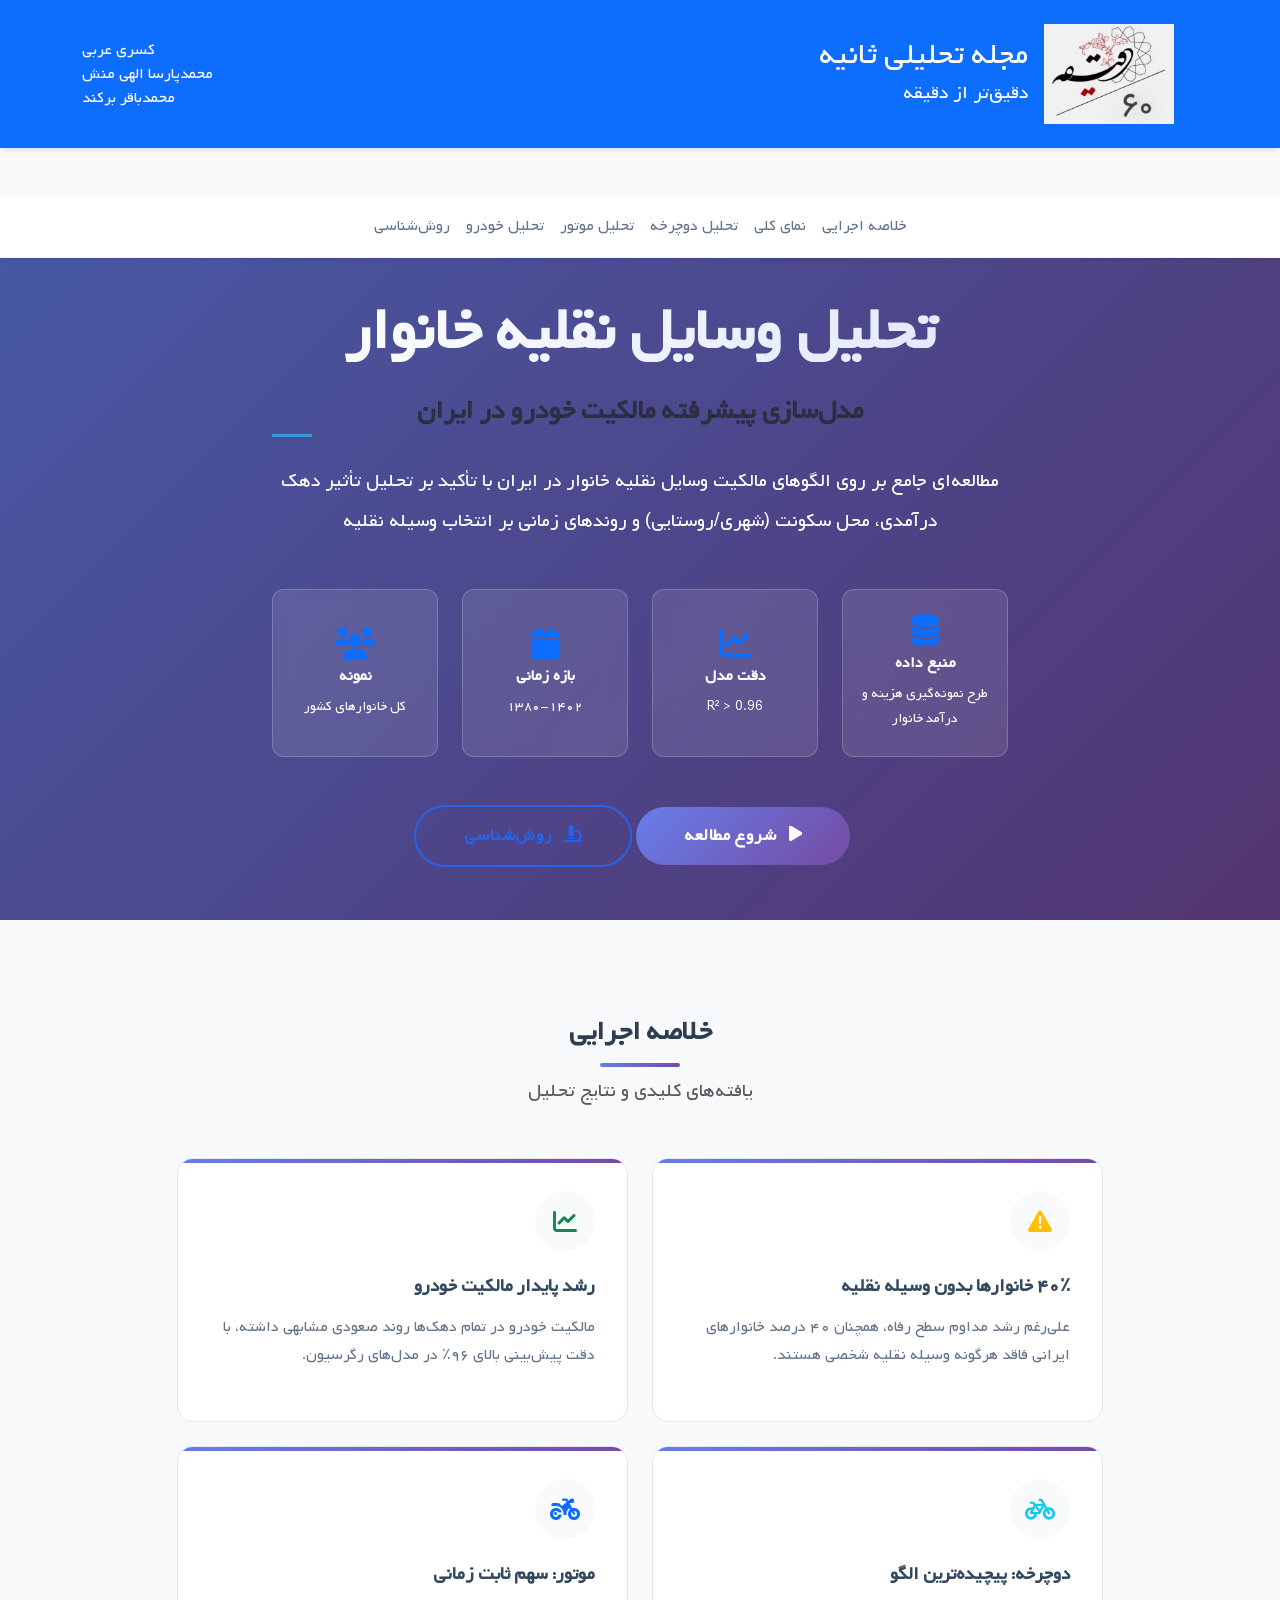
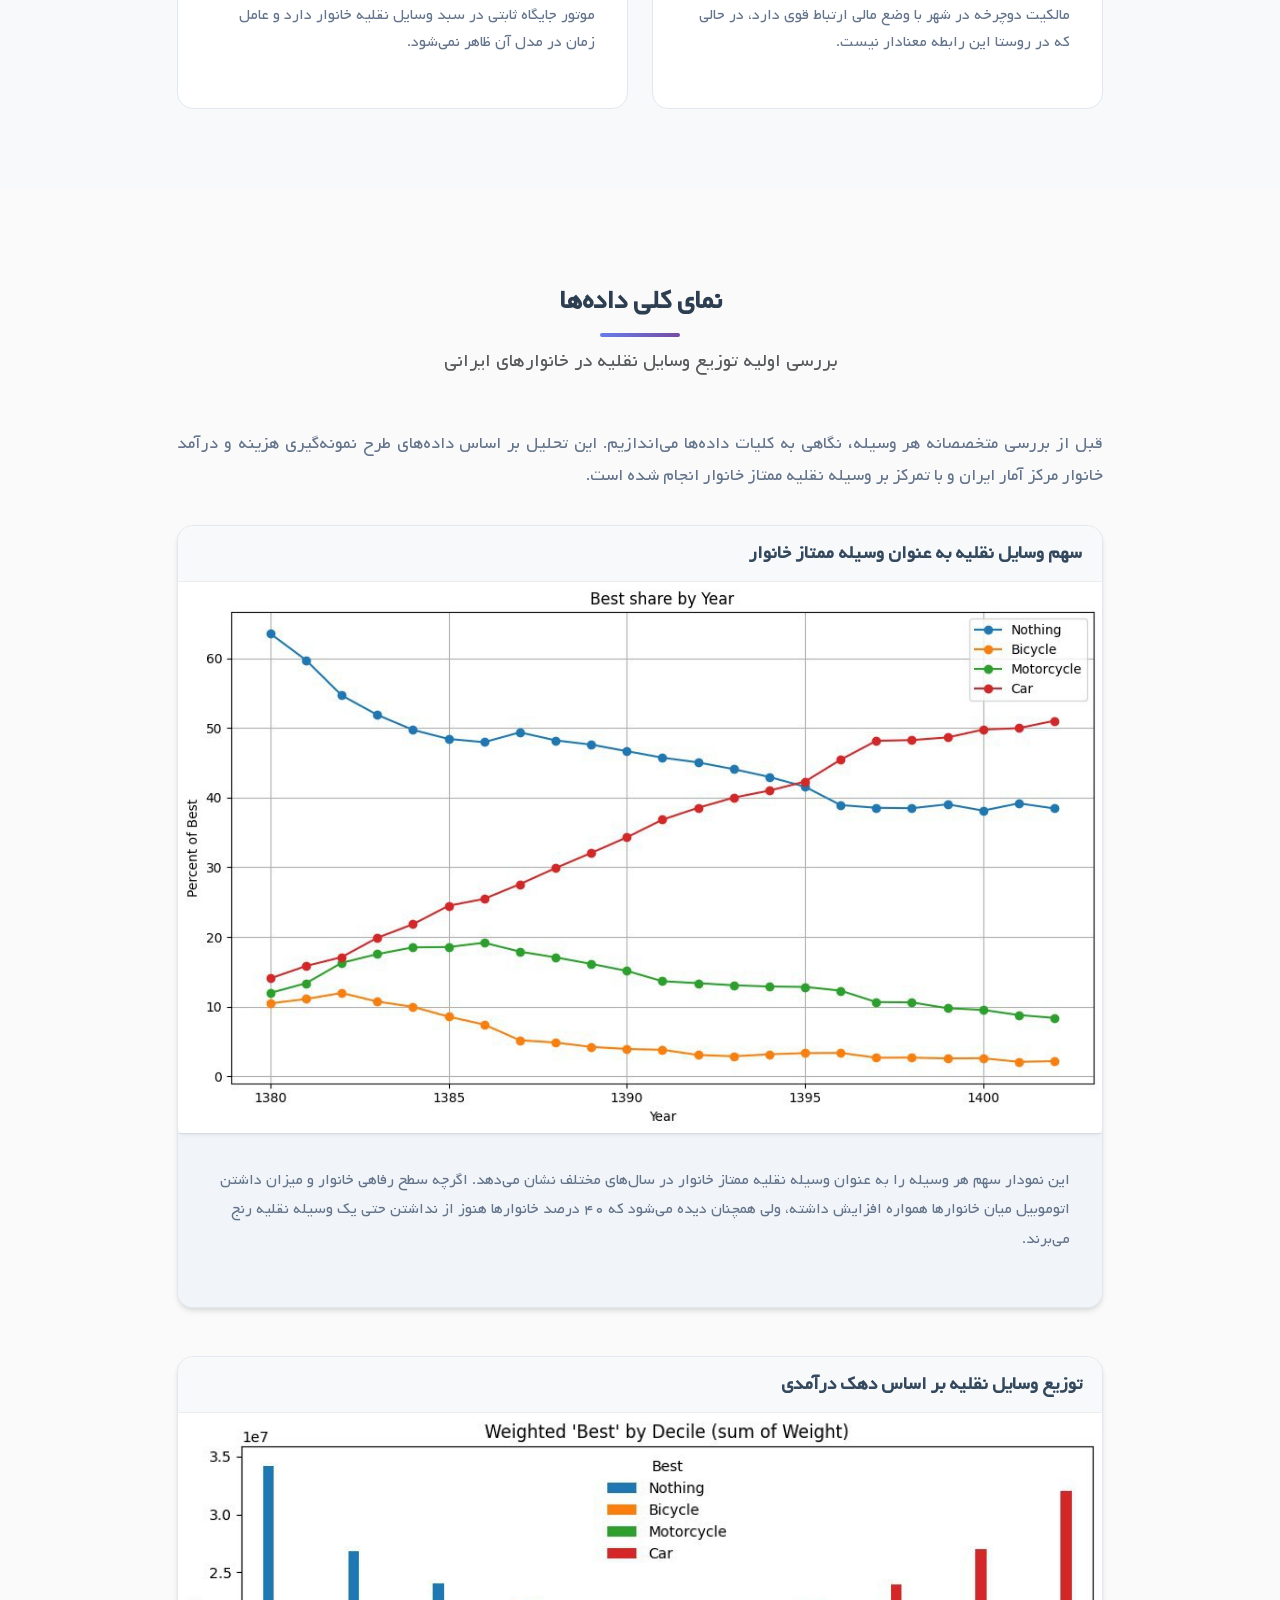
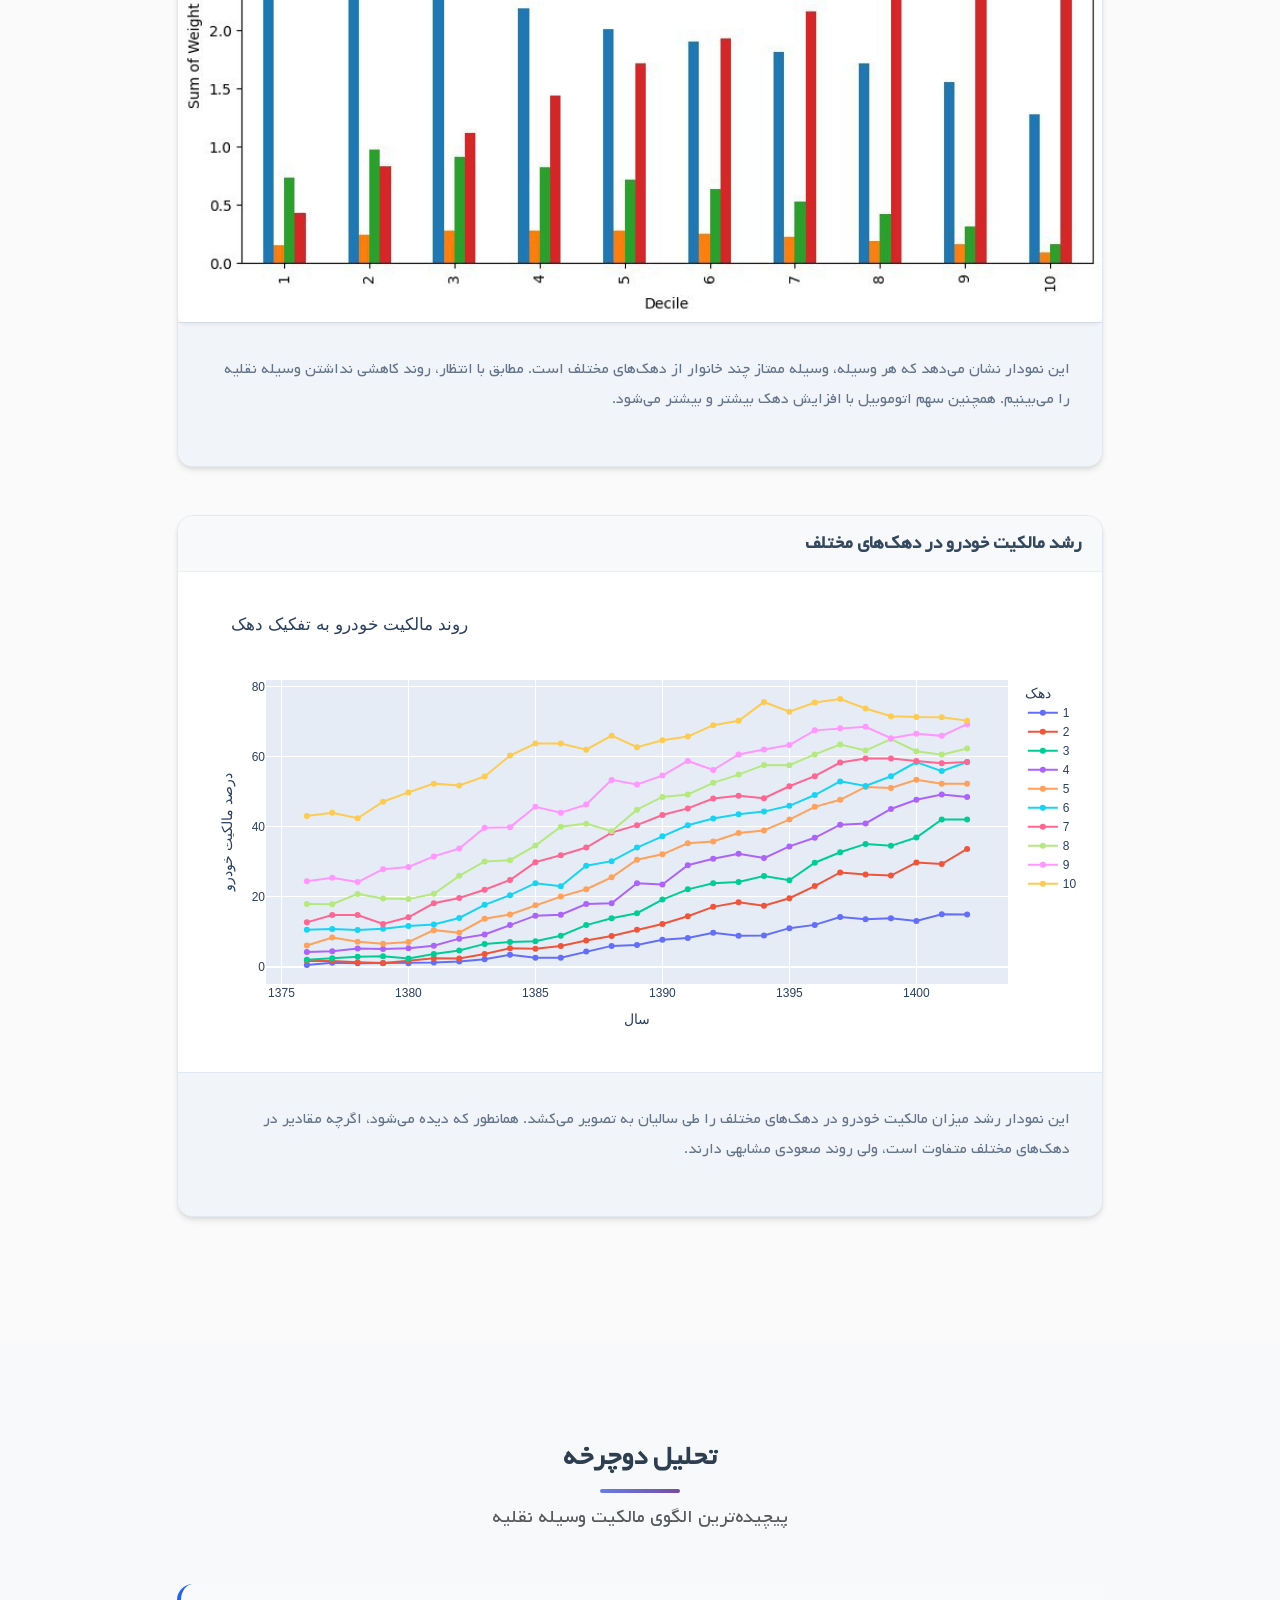
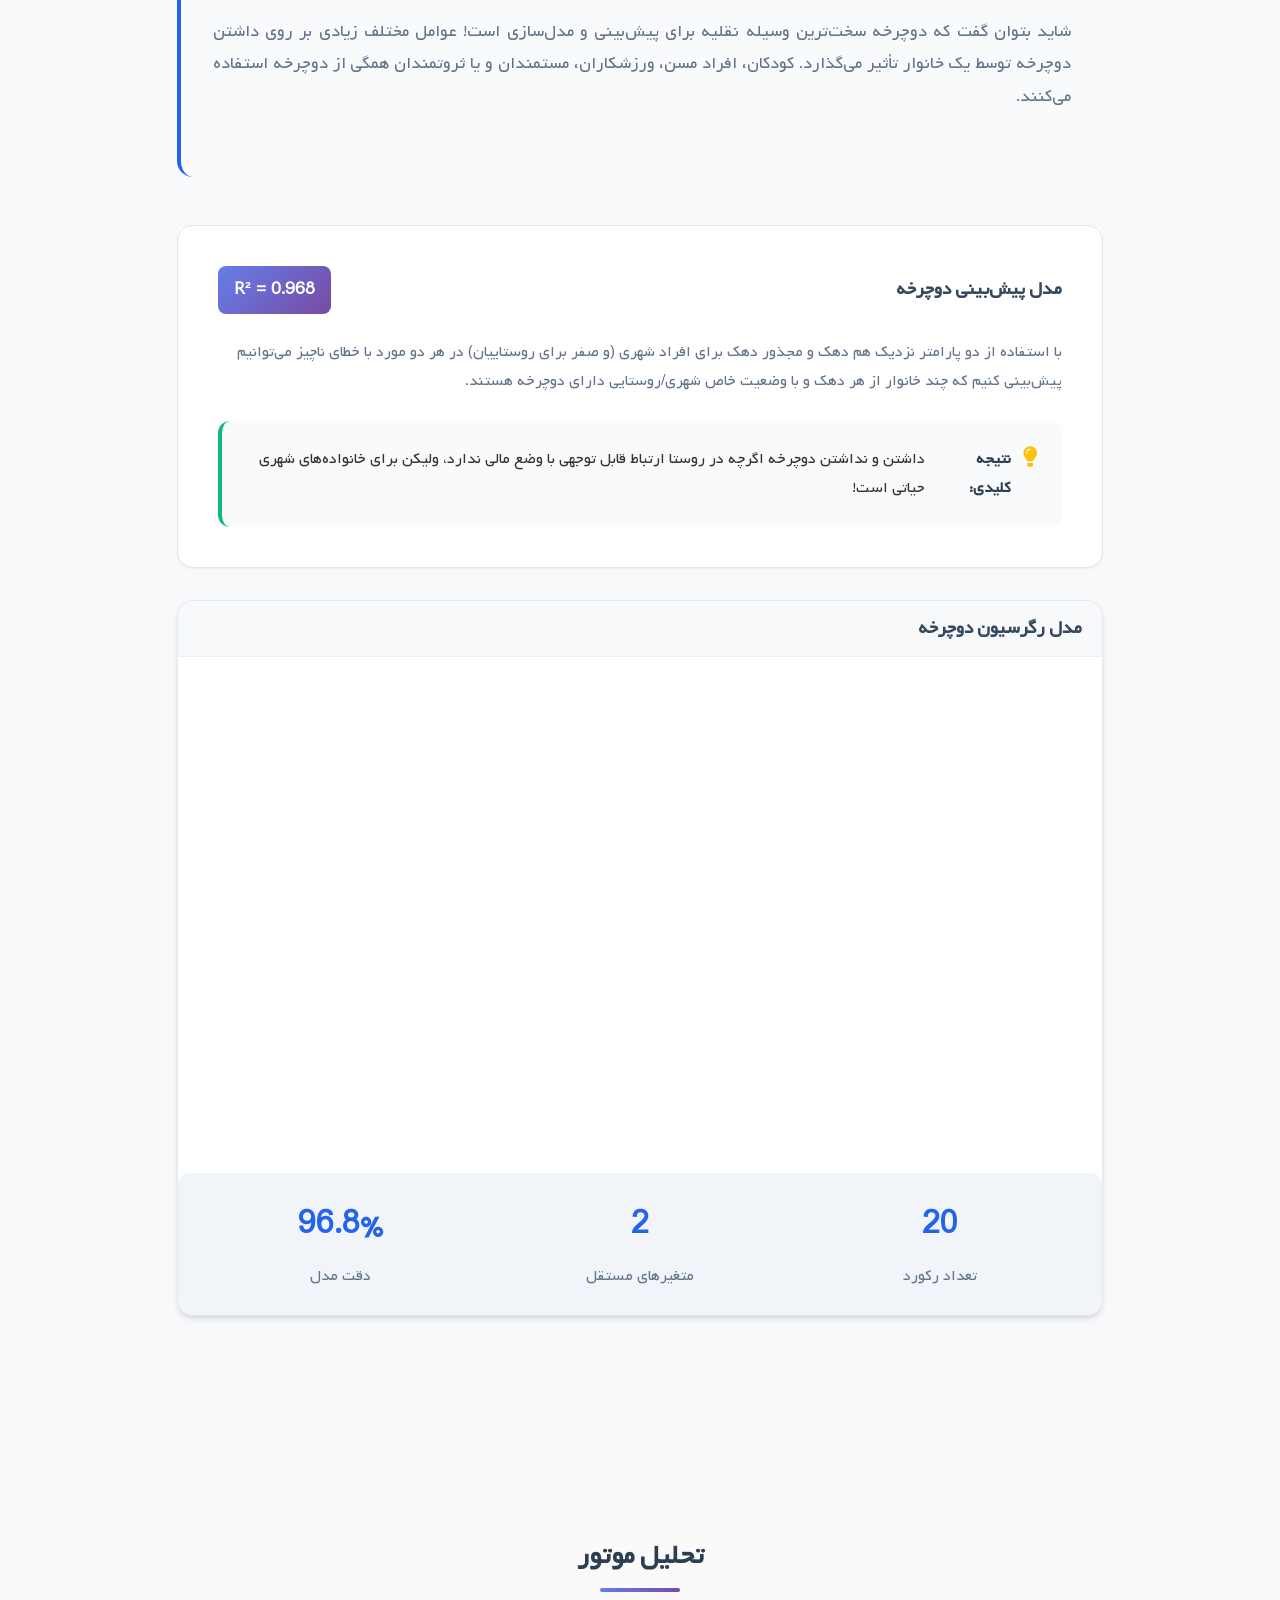
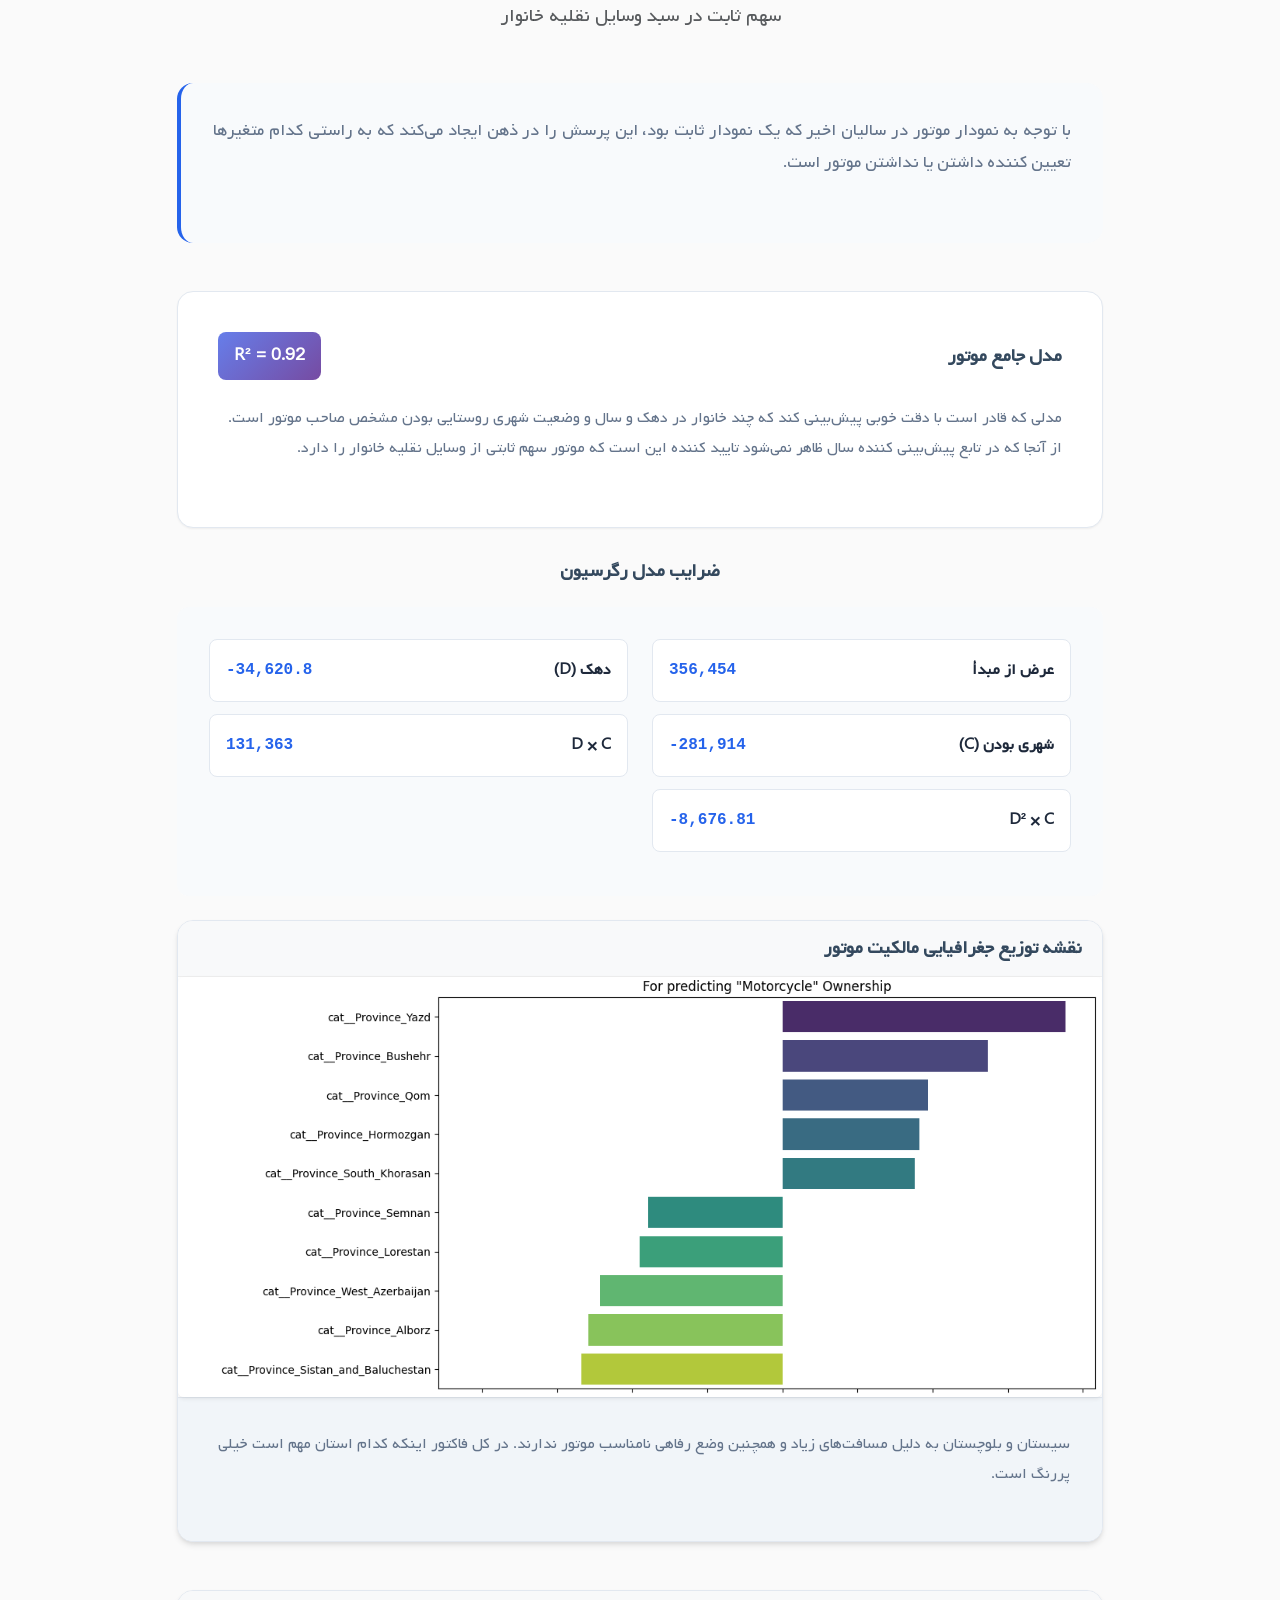
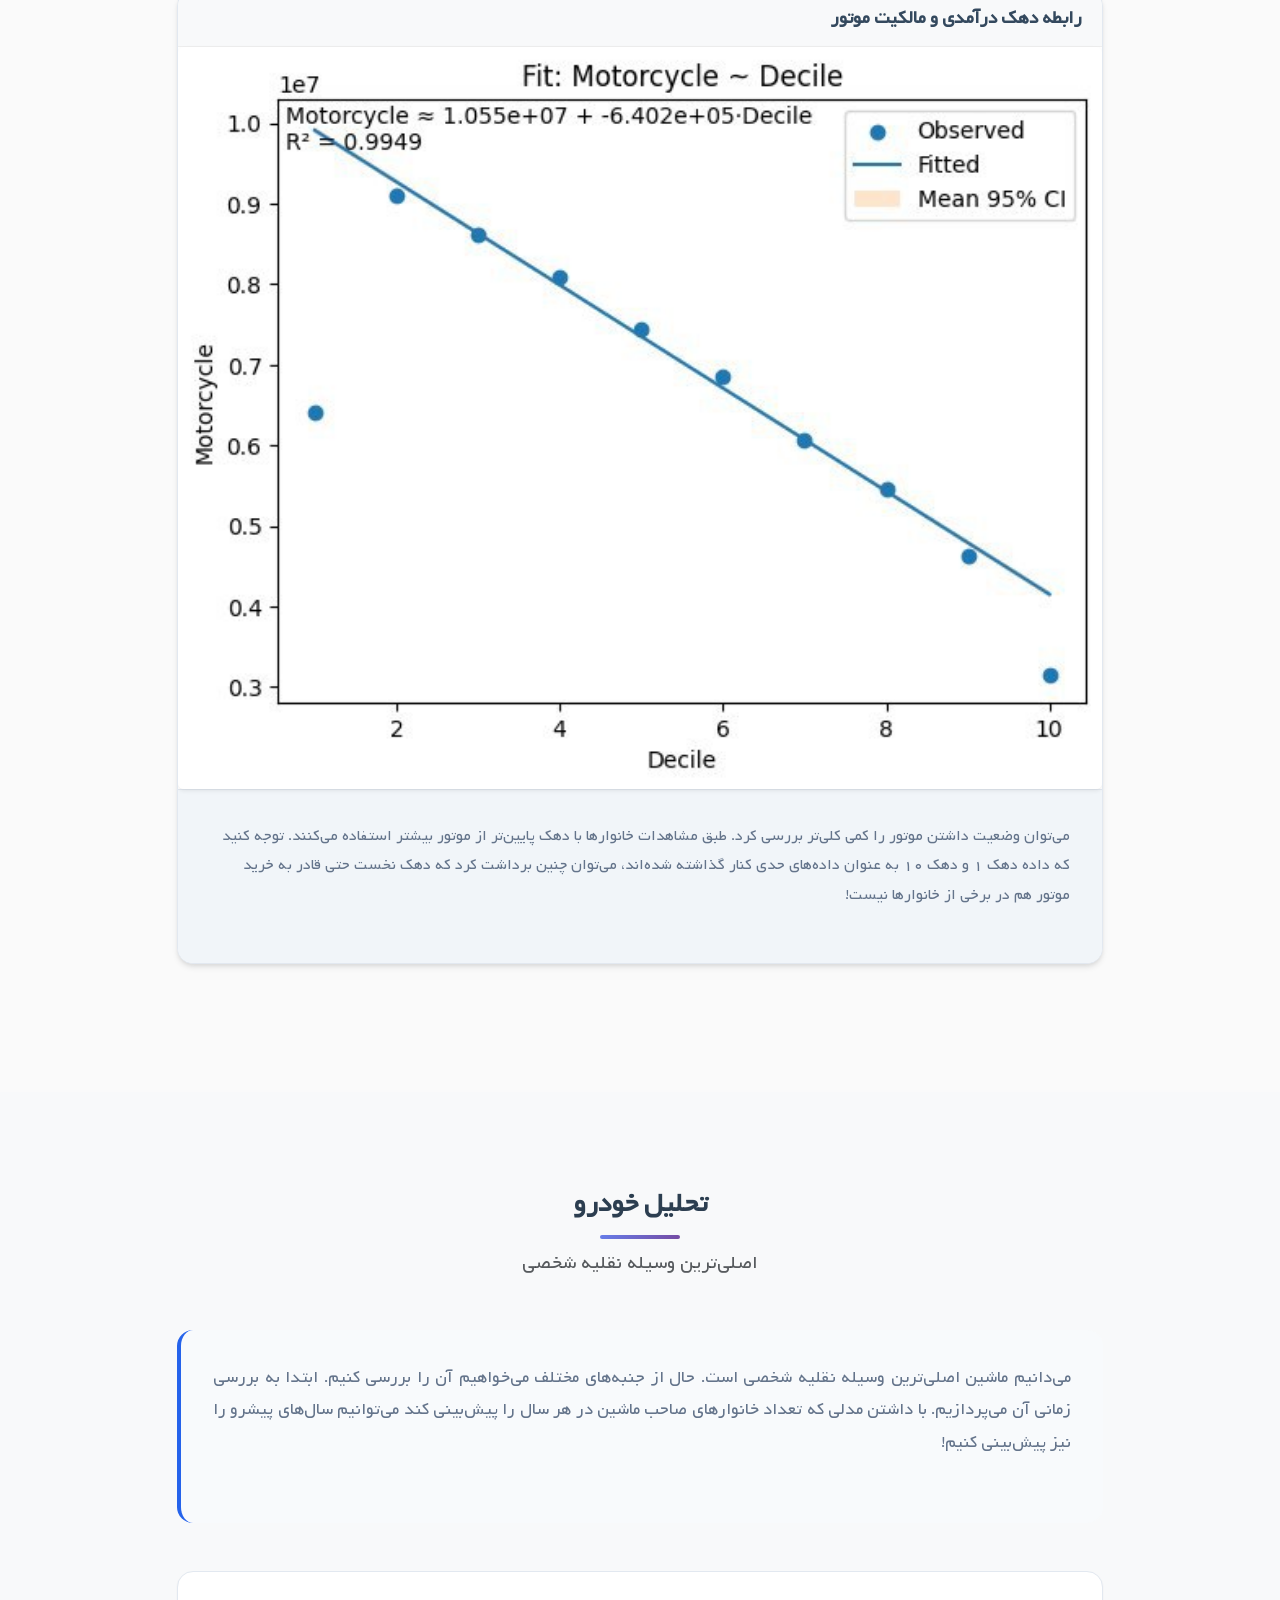
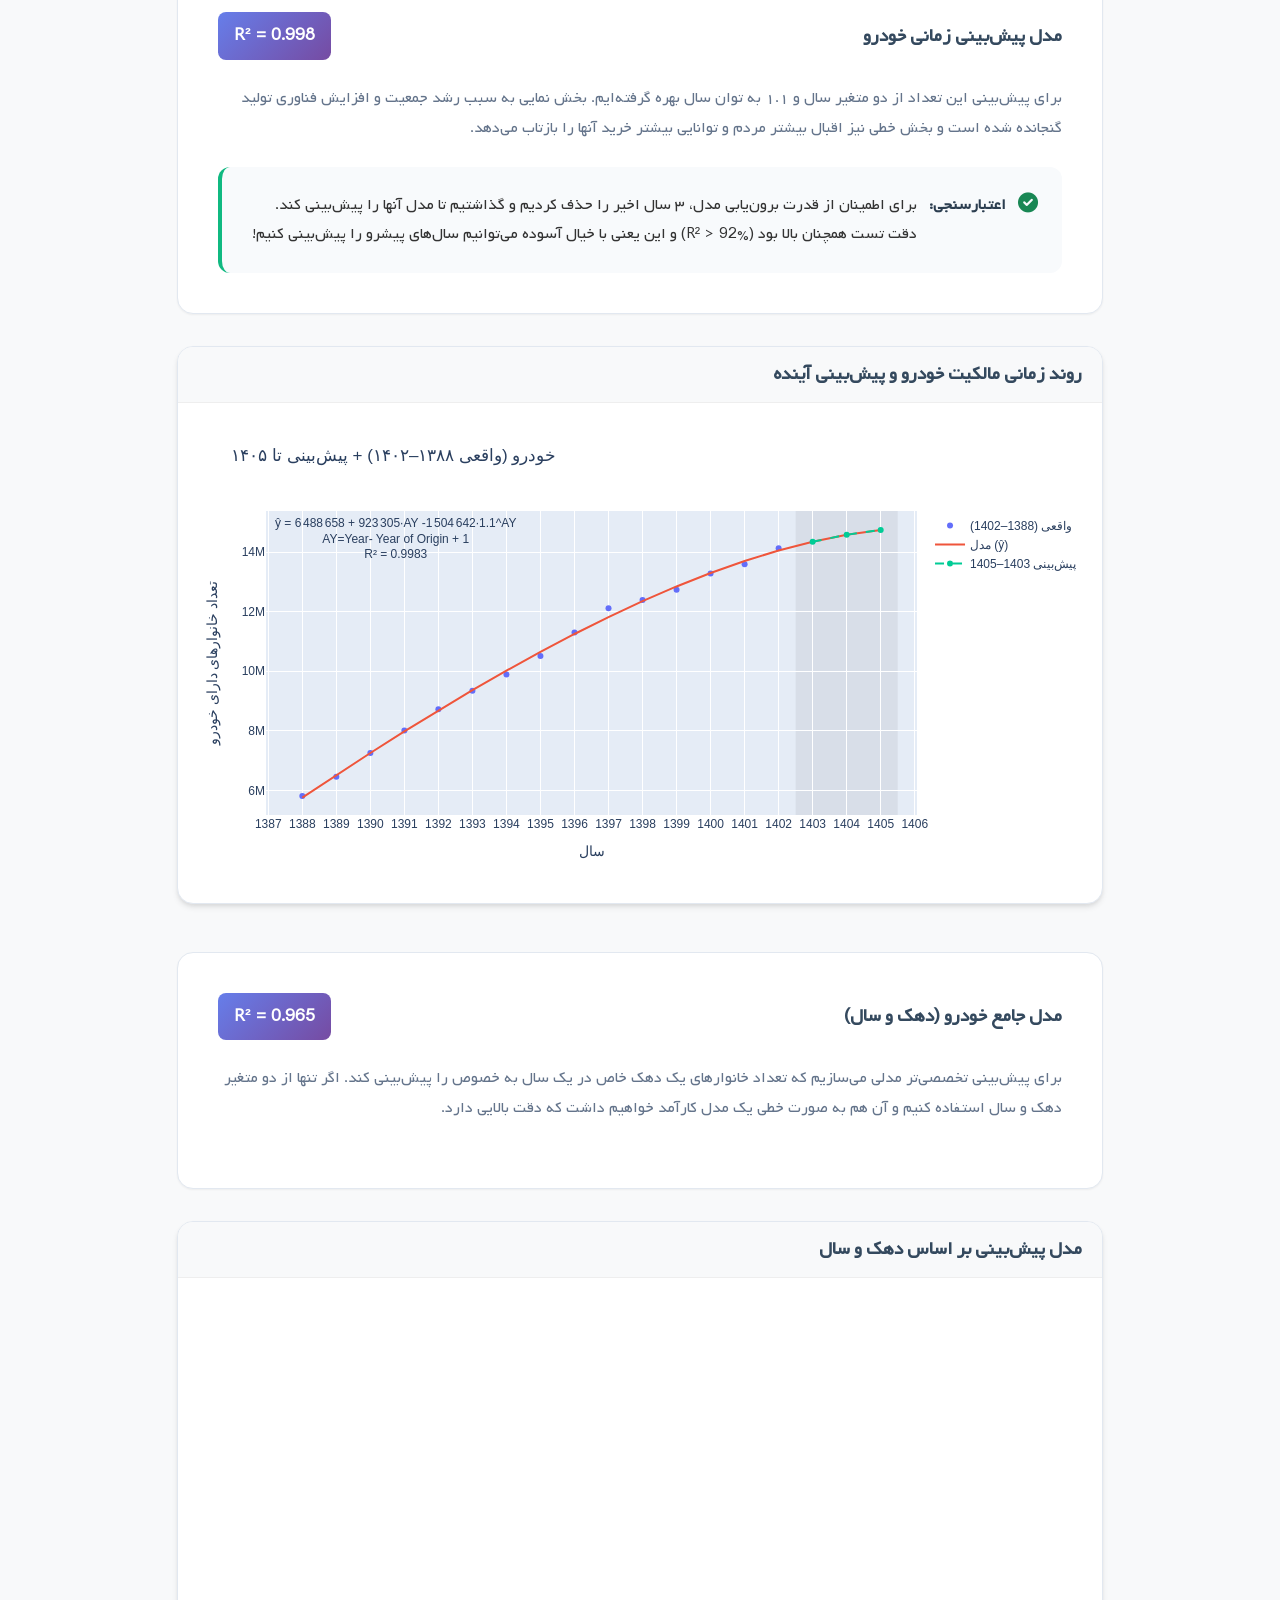
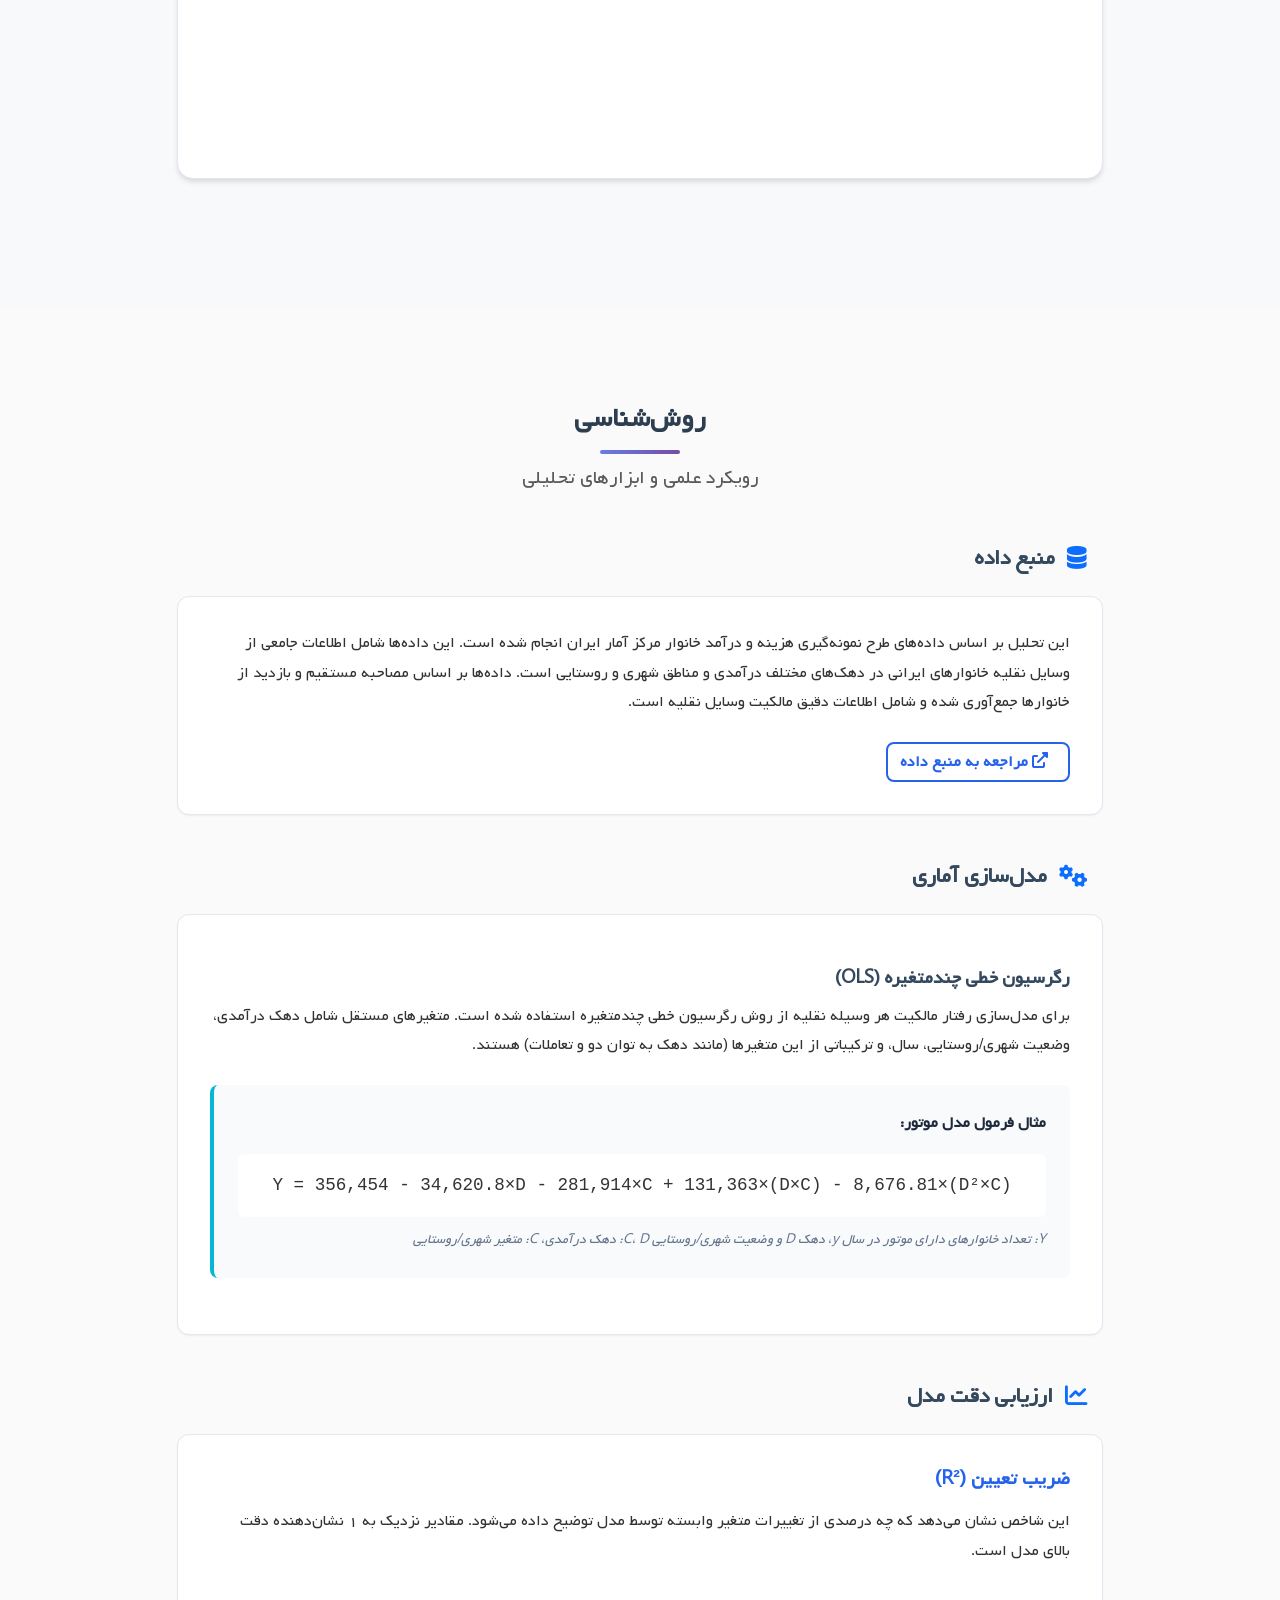
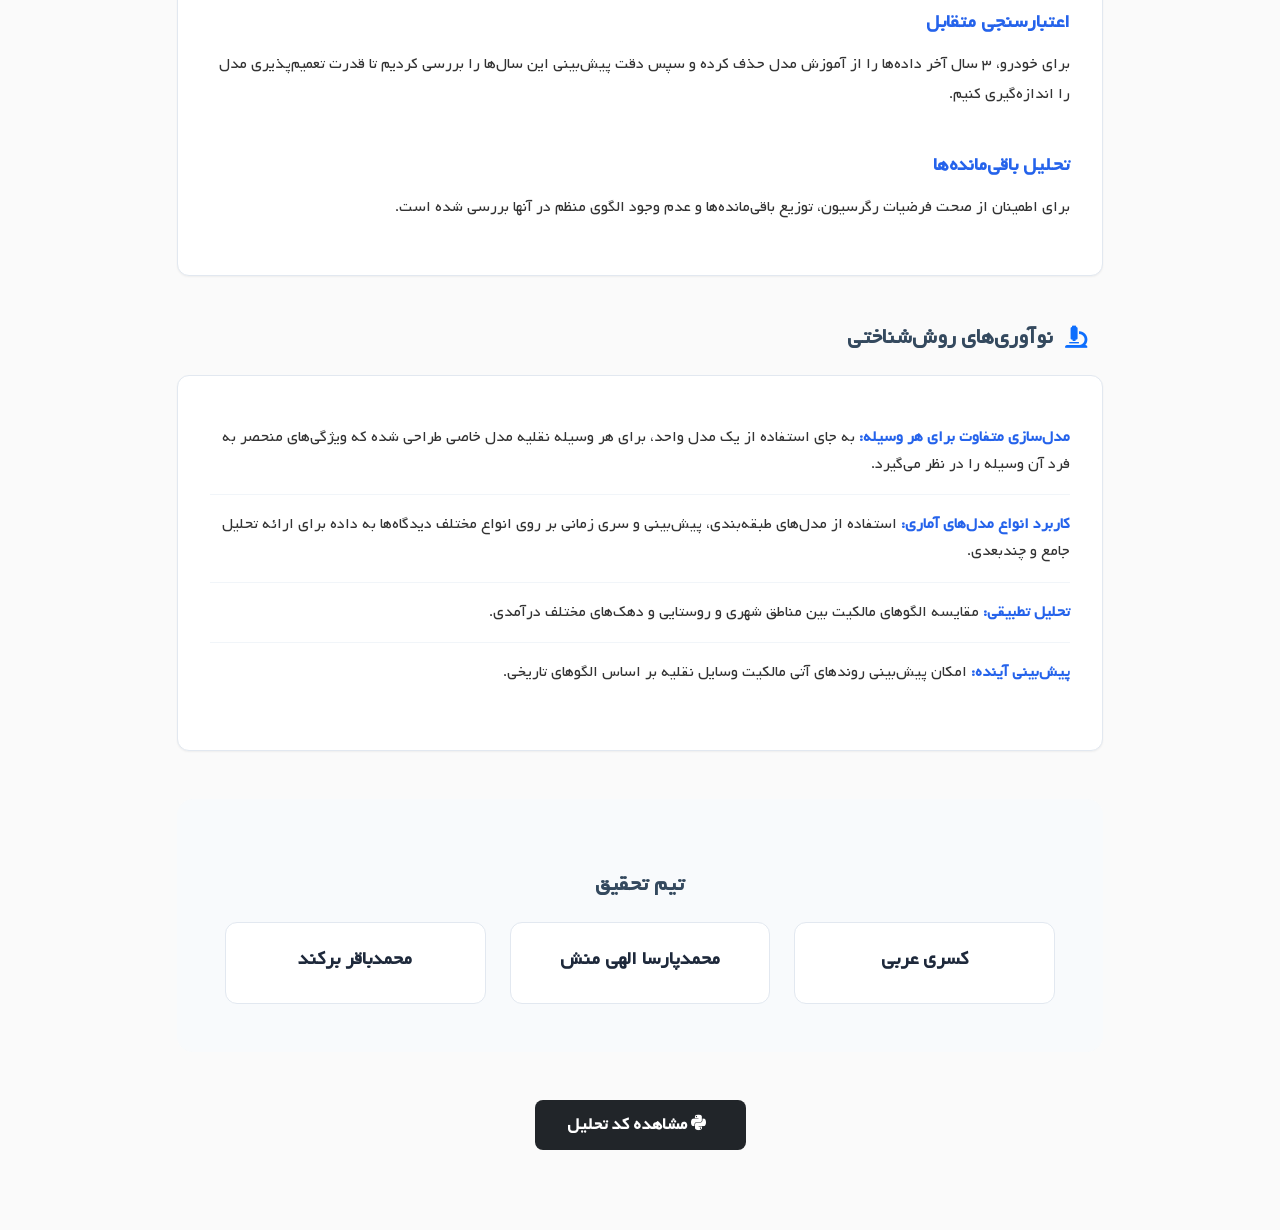
==== vehicle/index.html @ 395b34d5 "separating two projects" ====
<!DOCTYPE html>
<html lang="fa" dir="rtl">
<head>
  <meta charset="UTF-8">
  <meta name="viewport" content="width=device-width, initial-scale=1.0">
  <title>تحلیل وسایل نقلیه خانوار | مطالعه جامع مالکیت خودرو در ایران</title>
  <meta name="description" content="تحلیل پیشرفته داده‌های مالکیت وسایل نقلیه خانوار در ایران با استفاده از مدل‌سازی رگرسیون و تجزیه و تحلیل دهک‌های درآمدی">
  <link rel="stylesheet" href="https://cdn.jsdelivr.net/npm/bootstrap@5.3.0/dist/css/bootstrap.min.css">
  <link rel="stylesheet" href="https://cdnjs.cloudflare.com/ajax/libs/font-awesome/6.0.0/css/all.min.css">
  <link rel="icon" href="logo.jpeg" type="image/jpeg">
  <link rel="stylesheet" href="fonts/Yekan.css">
  <link rel="stylesheet" href="css/style.css">
  
  <!-- Additional inline styles for enhanced design -->
  <style>
    /* Custom enhancements for the modern design */
    .min-vh-100 {
      min-height: 100vh;
    }
    
    .analysis-content {
      margin-top: 2rem;
    }
    
    .scrolled {
      backdrop-filter: blur(20px);
      background-color: rgba(255, 255, 255, 0.95) !important;
    }
    /* Method section title spacing */
    .method-section-title i {
      margin-left: 0.75rem;
    }
    /* Equal height metadata cards */
    .metadata-card {
      height: 100%;
      min-height: 120px;
      display: flex;
      flex-direction: column;
      justify-content: center;
      align-items: center;
      padding: 1rem;
    }
  </style>
  <style>
    * {
      font-family: 'Yekan', Tahoma, sans-serif;
    }
    body {
      background-color: #fafafa;
      color: #333;
      line-height: 1.8;
    }
    .sticky-header {
      position: sticky;
      top: 0;
      z-index: 1000;
      box-shadow: 0 4px 6px -1px rgba(0,0,0,0.1);
    }
    .team-names {
      text-align: left;
      font-size: 1.0rem;
      line-height: 1.5;
    }
    .subtitle {
      font-size: 2rem;
      font-weight: 700;
      color: #2c3e50;
      text-align: center;
      margin: 0 auto 2rem;
      padding-bottom: 0.5rem;
      position: relative;
      display: block;
      width: fit-content;
    }
    
    .subtitle:after {
      content: '';
      position: absolute;
      bottom: 0;
      left: 25%;
      right: 25%;
      height: 3px;
      background-image: linear-gradient(to right, transparent, #3498db, transparent);
    }
    /* Minimalist design elements */
    .section-card {
      background-color: white;
      border-radius: 8px;
      box-shadow: 0 1px 3px rgba(0,0,0,0.08);
      padding: 2rem;
      margin-bottom: 2rem;
      transition: all 0.2s ease;
    }
    .section-card:hover {
      box-shadow: 0 4px 8px rgba(0,0,0,0.08);
      transform: translateY(-3px);
    }
    /* Enhanced heading styles */
    h2 {
      font-size: 1.75rem !important;
      font-weight: 700 !important;
      color: #2c3e50 !important;
      padding-bottom: 0.5rem;
      margin-top: 1rem;
      margin-bottom: 1.5rem;
      position: relative;
    }
    h2:after {
      content: '';
      position: absolute;
      bottom: 0;
      left: 0;
      width: 40px;
      height: 3px;
      background-color: #3498db;
    }
    h3 {
      font-size: 1.4rem !important;
      font-weight: 600 !important;
      color: #34495e !important;
      margin-top: 1.5rem;
      margin-bottom: 1rem;
    }
    h4 {
      font-size: 1.2rem !important;
      font-weight: 600 !important;
      color: #34495e !important;
      margin-top: 1.25rem;
      margin-bottom: 0.75rem;
    }
    strong {
      font-weight: 600;
      color: #2c3e50;
    }
    /* Clean data visualization containers */
    .viz-container {
      background-color: white;
      border-radius: 12px;
      overflow: hidden;
      box-shadow: 0 1px 3px rgba(0,0,0,0.05);
      margin-bottom: 2rem;
      transition: all 0.2s ease;
    }
    .viz-container:hover {
      box-shadow: 0 3px 6px rgba(0,0,0,0.08);
    }
    .viz-header {
      padding: 1rem 1.25rem;
      border-bottom: 1px solid #eee;
      font-weight: 600;
      color: #2c3e50;
      background-color: #f8f9fa;
    }
    .viz-body {
      padding: 0;
    }
    /* Method info boxes */
    .method-box {
      background-color: #fcfcfc;
      border-radius: 10px;
      box-shadow: 0 1px 2px rgba(0,0,0,0.05);
      padding: 1.75rem;
      margin-bottom: 1.5rem;
      border-right: 3px solid #3498db;
      transition: all 0.2s ease;
    }
    .method-box:hover {
      box-shadow: 0 3px 6px rgba(0,0,0,0.07);
      transform: translateY(-2px);
    }
    .method-box h3 {
      margin-top: 0;
      color: #2c3e50 !important;
      font-size: 1.3rem !important;
    }
    /* Method description styling */
    .method-description {
      margin-top: 1.5rem;
      padding: 1.25rem;
      border-radius: 10px;
      background-color: rgba(240, 249, 255, 0.7);
    }
    .method-title {
      display: inline-block;
      font-weight: 700;
      font-size: 1.1rem;
      color: #2c3e50;
      margin-bottom: 0.75rem;
      padding: 0.25rem 0.75rem;
      border-radius: 4px;
      background-color: #e3f2fd;
      box-shadow: 0 1px 2px rgba(0,0,0,0.05);
    }
    .method-title.explanation {
      background-color: #e3f2fd;
      border-right: 3px solid #2196f3;
    }
    .method-title.usage {
      background-color: #e8f5e9;
      border-right: 3px solid #4caf50;
    }
    .method-title.limitations {
      background-color: #fef5e7;
      border-right: 3px solid #f39c12;
    }
    /* Year and section labels */
    .year-label {
      background-color: #2c3e50;
      color: white;
      font-size: 1.1rem;
      font-weight: 600;
      padding: 0.5rem 1.5rem;
      border-radius: 30px;
      display: inline-block;
      margin-bottom: 0.75rem;
      box-shadow: 0 2px 4px rgba(0,0,0,0.1);
    }
    /* Button styling */
    .fancy-link {
      display: inline-block;
      padding: 0.75rem 1.5rem;
      background-color: #f8f9fa;
      color: #2c3e50;
      border-radius: 30px;
      text-decoration: none;
      transition: all 0.2s ease;
      box-shadow: 0 1px 3px rgba(0,0,0,0.1);
      margin: 0.5rem 0.25rem;
      border: 1px solid #e9ecef;
    }
    .fancy-link:hover {
      transform: translateY(-2px);
      box-shadow: 0 4px 6px rgba(0,0,0,0.1);
      background-color: white;
      color: #3498db;
    }
    /* Improved iframe containers */
    iframe {
      background-color: #f8f9fa;
    }
    /* Stylish tags */
    .tag {
      display: inline-block;
      padding: 0.25rem 0.75rem;
      border-radius: 30px;
      font-size: 0.85rem;
      margin-right: 0.5rem;
      margin-bottom: 0.5rem;
      background-color: #ecf0f1;
      color: #2c3e50;
    }
    
    /* Formula styling */
    .formula-box {
      background-color: #f1f8ff;
      border-right: 3px solid #3498db;
      padding: 1.75rem;
      margin: 1.75rem 0;
      font-family: 'Courier New', Courier, monospace;
      font-size: 1.2rem;
      font-weight: 500;
      color: #2c3e50;
      border-radius: 10px;
      direction: ltr;
      text-align: center;
      box-shadow: 0 2px 5px rgba(0,0,0,0.05);
    }
    
    .math {
      font-family: 'Courier New', Courier, monospace;
      font-style: normal;
      color: #2c3e50;
    }
    
    .math-var {
      font-style: italic;
      color: #2980b9;
    }
    
    .math-op {
      margin: 0 0.5rem;
      font-weight: bold;
      color: #2c3e50;
    }
    
    .math-eq {
      margin: 0 1rem;
      font-weight: bold;
      color: #2c3e50;
    }
    
    .math-sub {
      font-size: 0.8em;
      vertical-align: sub;
    }
    
    .tech-detail-para {
      font-size: 1.05rem;
      line-height: 1.9;
      text-align: justify;
      margin-bottom: 1.2rem;
    }
    
    /* Accordion customization */
    .accordion-button {
      font-weight: 600;
      font-size: 1.1rem;
      color: #2c3e50;
      background-color: #f8f9fa;
      padding: 1.25rem 1.5rem;
      border-radius: 10px !important;
    }
    
    .accordion-button:not(.collapsed) {
      color: #3498db;
      background-color: #e3f2fd;
      border-bottom-left-radius: 0 !important;
      border-bottom-right-radius: 0 !important;
    }
    
    .accordion-button:focus {
      box-shadow: 0 0 0 0.25rem rgba(52, 152, 219, 0.25);
    }
    
    .accordion-body {
      padding: 1.75rem;
      background-color: #fafeff;
    }
    
    /* Additional polish elements */
    p {
      margin-bottom: 1.25rem;
      line-height: 1.85;
    }
    
    .list-group-item {
      padding: 1rem 1.25rem;
      transition: all 0.2s ease;
    }
    
    .list-group-item:hover {
      background-color: #f8f9fa;
    }
    
    .list-group-item a {
      color: #3498db;
      text-decoration: none;
      transition: all 0.2s ease;
    }
    
    .list-group-item a:hover {
      color: #2980b9;
      text-decoration: underline;
    }
    
    footer {
      margin-top: 3rem;
      padding: 2rem 0;
      background-color: #f8f9fa;
      border-top: 1px solid #eee;
    }
    
    .github-icon {
      font-size: 1.5rem;
      color: #2c3e50;
      transition: all 0.2s ease;
    }
    
    .github-icon:hover {
      color: #3498db;
      transform: scale(1.1);
    }
  </style>
</head>
<body>
  <!-- Header -->
  <header class="bg-primary text-white py-4 mb-5 sticky-header">
    <div class="container d-flex align-items-center justify-content-between" dir="rtl">
      <div class="d-flex align-items-center">
        <div class="logo-placeholder me-4">
          <img src="logo.jpeg" alt="logo" class="img-fluid" style="max-height:100px;">
        </div>
        <div class="me-3">
          <h1 class="h2 mb-0">مجله تحلیلی ثانیه</h1>
          <p class="lead mb-0">دقیق‌تر از دقیقه</p>
        </div>
      </div>
      <div class="team-names" dir="ltr">
        <div>کسری عربی</div>
        <div>محمدپارسا الهی منش</div>
        <div>محمدباقر برکند</div>
      </div>
    </div>
  </header>

  <!-- Navigation -->
  <nav class="navbar navbar-expand-lg navbar-light bg-white shadow-sm sticky-top">
    <div class="container">
      <div class="collapse navbar-collapse" id="navbarNav">
        <ul class="navbar-nav mx-auto">
          <li class="nav-item"><a class="nav-link" href="#executive-summary">خلاصه اجرایی</a></li>
          <li class="nav-item"><a class="nav-link" href="#overview">نمای کلی</a></li>
          <li class="nav-item"><a class="nav-link" href="#bicycle-analysis">تحلیل دوچرخه</a></li>
          <li class="nav-item"><a class="nav-link" href="#motorcycle-analysis">تحلیل موتور</a></li>
          <li class="nav-item"><a class="nav-link" href="#car-analysis">تحلیل خودرو</a></li>
          <li class="nav-item"><a class="nav-link" href="#methodology">روش‌شناسی</a></li>
        </ul>
      </div>
    </div>
  </nav>

  <!-- Hero Section -->
  <section id="hero" class="hero-section" style="padding-top: 2rem;">
    <div class="container">
      <div class="row align-items-center" style="min-height: 70vh;">
        <div class="col-lg-8 mx-auto text-center">
          <h1 class="display-3 fw-bold mb-4 gradient-text">تحلیل وسایل نقلیه خانوار</h1>
          <h2 class="h3 text-muted mb-4">مدل‌سازی پیشرفته مالکیت خودرو در ایران</h2>
          <p class="lead mb-5 lh-lg">
            مطالعه‌ای جامع بر روی الگوهای مالکیت وسایل نقلیه خانوار در ایران با تأکید بر تحلیل تأثیر دهک درآمدی، 
            محل سکونت (شهری/روستایی) و روندهای زمانی بر انتخاب وسیله نقلیه
          </p>
          <div class="research-metadata">
            <div class="row text-center">
              <div class="col-md-3">
                <div class="metadata-card">
                  <i class="fas fa-database text-primary mb-2"></i>
                  <h6 class="fw-bold">منبع داده</h6>
                  <small>طرح نمونه‌گیری هزینه و درآمد خانوار</small>
                </div>
              </div>
              <div class="col-md-3">
                <div class="metadata-card">
                  <i class="fas fa-chart-line text-primary mb-2"></i>
                  <h6 class="fw-bold">دقت مدل</h6>
                  <small>R² > 0.96</small>
                </div>
              </div>
              <div class="col-md-3">
                <div class="metadata-card">
                  <i class="fas fa-calendar text-primary mb-2"></i>
                  <h6 class="fw-bold">بازه زمانی</h6>
                  <small>۱۳۸۰-۱۴۰۲</small>
                </div>
              </div>
              <div class="col-md-3">
                <div class="metadata-card">
                  <i class="fas fa-users text-primary mb-2"></i>
                  <h6 class="fw-bold">نمونه</h6>
                  <small>کل خانوارهای کشور</small>
                </div>
              </div>
            </div>
          </div>
          <div class="hero-cta mt-5 mb-5">
            <a href="#executive-summary" class="btn btn-primary btn-lg px-5 py-3 rounded-pill me-3">
              <i class="fas fa-play ms-2"></i>
              شروع مطالعه
            </a>
            <a href="#methodology" class="btn btn-outline-primary btn-lg px-5 py-3 rounded-pill">
              <i class="fas fa-microscope ms-2"></i>
              روش‌شناسی
            </a>
          </div>
        </div>
      </div>
    </div>
  </section>

  <!-- Executive Summary -->
  <section id="executive-summary" class="section-padding bg-light">
    <div class="container">
      <div class="row">
        <div class="col-lg-10 mx-auto">
          <div class="section-header text-center mb-5">
            <h2 class="display-4 fw-bold mb-3">خلاصه اجرایی</h2>
            <p class="lead text-muted">یافته‌های کلیدی و نتایج تحلیل</p>
          </div>
          
          <div class="row g-4">
            <div class="col-md-6">
              <div class="insight-card">
                <div class="insight-icon">
                  <i class="fas fa-exclamation-triangle text-warning"></i>
                </div>
                <h4 class="insight-title">۴۰٪ خانوارها بدون وسیله نقلیه</h4>
                <p class="insight-description">
                  علی‌رغم رشد مداوم سطح رفاه، همچنان ۴۰ درصد خانوارهای ایرانی فاقد هرگونه وسیله نقلیه شخصی هستند.
                </p>
              </div>
            </div>
            
            <div class="col-md-6">
              <div class="insight-card">
                <div class="insight-icon">
                  <i class="fas fa-chart-line text-success"></i>
                </div>
                <h4 class="insight-title">رشد پایدار مالکیت خودرو</h4>
                <p class="insight-description">
                  مالکیت خودرو در تمام دهک‌ها روند صعودی مشابهی داشته، با دقت پیش‌بینی بالای ۹۶٪ در مدل‌های رگرسیون.
                </p>
              </div>
            </div>
            
            <div class="col-md-6">
              <div class="insight-card">
                <div class="insight-icon">
                  <i class="fas fa-bicycle text-info"></i>
                </div>
                <h4 class="insight-title">دوچرخه: پیچیده‌ترین الگو</h4>
                <p class="insight-description">
                  مالکیت دوچرخه در شهر با وضع مالی ارتباط قوی دارد، در حالی که در روستا این رابطه معنادار نیست.
                </p>
              </div>
            </div>
            
            <div class="col-md-6">
              <div class="insight-card">
                <div class="insight-icon">
                  <i class="fas fa-motorcycle text-primary"></i>
                </div>
                <h4 class="insight-title">موتور: سهم ثابت زمانی</h4>
                <p class="insight-description">
                  موتور جایگاه ثابتی در سبد وسایل نقلیه خانوار دارد و عامل زمان در مدل آن ظاهر نمی‌شود.
                </p>
              </div>
            </div>
          </div>
        </div>
      </div>
    </div>
  </section>

  <!-- Data Overview -->
  <section id="overview" class="section-padding">
    <div class="container">
      <div class="row">
        <div class="col-lg-10 mx-auto">
          <div class="section-header text-center mb-5">
            <h2 class="display-4 fw-bold mb-3">نمای کلی داده‌ها</h2>
            <p class="lead text-muted">بررسی اولیه توزیع وسایل نقلیه در خانوارهای ایرانی</p>
          </div>
          
          <div class="analysis-content">
            <p class="analysis-paragraph">
              قبل از بررسی متخصصانه هر وسیله، نگاهی به کلیات داده‌ها می‌اندازیم. 
              این تحلیل بر اساس داده‌های طرح نمونه‌گیری هزینه و درآمد خانوار مرکز آمار ایران و با تمرکز بر وسیله نقلیه ممتاز خانوار انجام شده است.
            </p>
            
            <div class="visualization-container">
              <div class="viz-header">
                <h4 class="viz-title">سهم وسایل نقلیه به عنوان وسیله ممتاز خانوار</h4>
              </div>
              <div class="viz-body">
                <img src="results/1.jpeg" class="img-fluid rounded shadow-sm" alt="نمودار سهم وسایل نقلیه">
              </div>
              <div class="viz-description">
                <p>
                  این نمودار سهم هر وسیله را به عنوان وسیله نقلیه ممتاز خانوار در سال‌های مختلف نشان می‌دهد. 
                  اگرچه سطح رفاهی خانوار و میزان داشتن اتوموبیل میان خانوارها همواره افزایش داشته، 
                  ولی همچنان دیده می‌شود که ۴۰ درصد خانوارها هنوز از نداشتن حتی یک وسیله نقلیه رنج می‌برند.
                </p>
              </div>
            </div>
            
            <div class="visualization-container">
              <div class="viz-header">
                <h4 class="viz-title">توزیع وسایل نقلیه بر اساس دهک درآمدی</h4>
              </div>
              <div class="viz-body">
                <img src="results/2.jpeg" class="img-fluid rounded shadow-sm" alt="نمودار توزیع دهکی">
              </div>
              <div class="viz-description">
                <p>
                  این نمودار نشان می‌دهد که هر وسیله، وسیله ممتاز چند خانوار از دهک‌های مختلف است. 
                  مطابق با انتظار، روند کاهشی نداشتن وسیله نقلیه را می‌بینیم. 
                  همچنین سهم اتوموبیل با افزایش دهک بیشتر و بیشتر می‌شود.
                </p>
              </div>
            </div>
            
            <div class="visualization-container">
              <div class="viz-header">
                <h4 class="viz-title">رشد مالکیت خودرو در دهک‌های مختلف</h4>
              </div>
              <div class="viz-body">
                <iframe src="results/3.html" class="chart-iframe" title="رشد مالکیت خودرو"></iframe>
              </div>
              <div class="viz-description">
                <p>
                  این نمودار رشد میزان مالکیت خودرو در دهک‌های مختلف را طی سالیان به تصویر می‌کشد. 
                  همانطور که دیده می‌شود، اگرچه مقادیر در دهک‌های مختلف متفاوت است، 
                  ولی روند صعودی مشابهی دارند.
                </p>
              </div>
            </div>
          </div>
        </div>
      </div>
    </div>
  </section>

  <!-- Bicycle Analysis -->
  <section id="bicycle-analysis" class="section-padding bg-light">
    <div class="container">
      <div class="row">
        <div class="col-lg-10 mx-auto">
          <div class="section-header text-center mb-5">
            <h2 class="display-4 fw-bold mb-3">تحلیل دوچرخه</h2>
            <p class="lead text-muted">پیچیده‌ترین الگوی مالکیت وسیله نقلیه</p>
          </div>
          
          <div class="analysis-content">
            <div class="intro-text">
              <p class="analysis-paragraph">
                شاید بتوان گفت که دوچرخه سخت‌ترین وسیله نقلیه برای پیش‌بینی و مدل‌سازی است! 
                عوامل مختلف زیادی بر روی داشتن دوچرخه توسط یک خانوار تأثیر می‌گذارد. 
                کودکان، افراد مسن، ورزشکاران، مستمندان و یا ثروتمندان همگی از دوچرخه استفاده می‌کنند.
              </p>
            </div>
            
            <div class="model-results">
              <div class="model-card">
                <div class="model-header">
                  <h4 class="model-title">مدل پیش‌بینی دوچرخه</h4>
                  <div class="model-accuracy">R² = 0.968</div>
                </div>
                <div class="model-description">
                  <p>
                    با استفاده از دو پارامتر نزدیک هم دهک و مجذور دهک برای افراد شهری (و صفر برای روستاییان) در هر دو مورد 
                    با خطای ناچیز می‌توانیم پیش‌بینی کنیم که چند خانوار از هر دهک و با وضعیت خاص شهری/روستایی 
                    دارای دوچرخه هستند.
                  </p>
                </div>
                <div class="model-insight">
                  <div class="insight-highlight">
                    <i class="fas fa-lightbulb text-warning"></i>
                    <strong>نتیجه کلیدی:</strong> داشتن و نداشتن دوچرخه اگرچه در روستا ارتباط قابل توجهی با وضع مالی ندارد، 
                    ولیکن برای خانواده‌های شهری حیاتی است!
                  </div>
                </div>
              </div>
            </div>
            
            <div class="visualization-container">
              <div class="viz-header">
                <h4 class="viz-title">مدل رگرسیون دوچرخه</h4>
              </div>
              <div class="viz-body">
                <iframe src="results/4.html" class="chart-iframe" title="مدل رگرسیون دوچرخه"></iframe>
              </div>
              <div class="model-stats">
                <div class="row text-center">
                  <div class="col-md-4">
                    <div class="stat-item">
                      <div class="stat-value">20</div>
                      <div class="stat-label">تعداد رکورد</div>
                    </div>
                  </div>
                  <div class="col-md-4">
                    <div class="stat-item">
                      <div class="stat-value">2</div>
                      <div class="stat-label">متغیرهای مستقل</div>
                    </div>
                  </div>
                  <div class="col-md-4">
                    <div class="stat-item">
                      <div class="stat-value">96.8%</div>
                      <div class="stat-label">دقت مدل</div>
                    </div>
                  </div>
                </div>
              </div>
            </div>
          </div>
        </div>
      </div>
    </div>
  </section>

  <!-- Motorcycle Analysis -->
  <section id="motorcycle-analysis" class="section-padding">
    <div class="container">
      <div class="row">
        <div class="col-lg-10 mx-auto">
          <div class="section-header text-center mb-5">
            <h2 class="display-4 fw-bold mb-3">تحلیل موتور</h2>
            <p class="lead text-muted">سهم ثابت در سبد وسایل نقلیه خانوار</p>
          </div>
          
          <div class="analysis-content">
            <div class="intro-text">
              <p class="analysis-paragraph">
                با توجه به نمودار موتور در سالیان اخیر که یک نمودار ثابت بود، این پرسش را در ذهن ایجاد می‌کند 
                که به راستی کدام متغیرها تعیین کننده داشتن یا نداشتن موتور است.
              </p>
            </div>
            
            <div class="model-results">
              <div class="model-card">
                <div class="model-header">
                  <h4 class="model-title">مدل جامع موتور</h4>
                  <div class="model-accuracy">R² = 0.92</div>
                </div>
                <div class="model-description">
                  <p>
                    مدلی که قادر است با دقت خوبی پیش‌بینی کند که چند خانوار در دهک و سال و وضعیت شهری 
                    روستایی بودن مشخص صاحب موتور است. از آنجا که در تابع پیش‌بینی کننده سال ظاهر نمی‌شود 
                    تایید کننده این است که موتور سهم ثابتی از وسایل نقلیه خانوار را دارد.
                  </p>
                </div>
              </div>
            </div>
            
            <div class="model-coefficients">
              <h4 class="mb-4 text-center">ضرایب مدل رگرسیون</h4>
              <div class="coefficients-table">
                <div class="row">
                  <div class="col-md-6">
                    <div class="coefficient-item">
                      <span class="coef-name">عرض از مبدأ</span>
                      <span class="coef-value">356,454</span>
                    </div>
                  </div>
                  <div class="col-md-6">
                    <div class="coefficient-item">
                      <span class="coef-name">دهک (D)</span>
                      <span class="coef-value">-34,620.8</span>
                    </div>
                  </div>
                  <div class="col-md-6">
                    <div class="coefficient-item">
                      <span class="coef-name">شهری بودن (C)</span>
                      <span class="coef-value">-281,914</span>
                    </div>
                  </div>
                  <div class="col-md-6">
                    <div class="coefficient-item">
                      <span class="coef-name">D × C</span>
                      <span class="coef-value">131,363</span>
                    </div>
                  </div>
                  <div class="col-md-6">
                    <div class="coefficient-item">
                      <span class="coef-name">D² × C</span>
                      <span class="coef-value">-8,676.81</span>
                    </div>
                  </div>
                </div>
              </div>
            </div>
            
            <div class="visualization-container">
              <div class="viz-header">
                <h4 class="viz-title">نقشه توزیع جغرافیایی مالکیت موتور</h4>
              </div>
              <div class="viz-body">
                <img src="results/5.png" class="img-fluid rounded shadow-sm" alt="نقشه توزیع موتور">
              </div>
              <div class="viz-description">
                <p>
                  سیستان و بلوچستان به دلیل مسافت‌های زیاد و همچنین وضع رفاهی نامناسب موتور ندارند. 
                  در کل فاکتور اینکه کدام استان مهم است خیلی پررنگ است.
                </p>
              </div>
            </div>
            
            <div class="visualization-container">
              <div class="viz-header">
                <h4 class="viz-title">رابطه دهک درآمدی و مالکیت موتور</h4>
              </div>
              <div class="viz-body">
                <img src="results/6.jpeg" class="img-fluid rounded shadow-sm" alt="رابطه دهک و موتور">
              </div>
              <div class="viz-description">
                <p>
                  می‌توان وضعیت داشتن موتور را کمی کلی‌تر بررسی کرد. طبق مشاهدات خانوارها با دهک پایین‌تر 
                  از موتور بیشتر استفاده می‌کنند. توجه کنید که داده دهک ۱ و دهک ۱۰ به عنوان داده‌های حدی 
                  کنار گذاشته شده‌اند، می‌توان چنین برداشت کرد که دهک نخست حتی قادر به خرید موتور هم 
                  در برخی از خانوارها نیست!
                </p>
              </div>
            </div>
          </div>
        </div>
      </div>
    </div>
  </section>

  <!-- Car Analysis -->
  <section id="car-analysis" class="section-padding bg-light">
    <div class="container">
      <div class="row">
        <div class="col-lg-10 mx-auto">
          <div class="section-header text-center mb-5">
            <h2 class="display-4 fw-bold mb-3">تحلیل خودرو</h2>
            <p class="lead text-muted">اصلی‌ترین وسیله نقلیه شخصی</p>
          </div>
          
          <div class="analysis-content">
            <div class="intro-text">
              <p class="analysis-paragraph">
                می‌دانیم ماشین اصلی‌ترین وسیله نقلیه شخصی است. حال از جنبه‌های مختلف می‌خواهیم آن را بررسی کنیم. 
                ابتدا به بررسی زمانی آن می‌پردازیم. با داشتن مدلی که تعداد خانوارهای صاحب ماشین در هر سال را 
                پیش‌بینی کند می‌توانیم سال‌های پیشرو را نیز پیش‌بینی کنیم!
              </p>
            </div>
            
            <div class="model-results">
              <div class="model-card">
                <div class="model-header">
                  <h4 class="model-title">مدل پیش‌بینی زمانی خودرو</h4>
                  <div class="model-accuracy">R² = 0.998</div>
                </div>
                <div class="model-description">
                  <p>
                    برای پیش‌بینی این تعداد از دو متغیر سال و ۱.۱ به توان سال بهره گرفته‌ایم. 
                    بخش نمایی به سبب رشد جمعیت و افزایش فناوری تولید گنجانده شده است و بخش خطی نیز 
                    اقبال بیشتر مردم و توانایی بیشتر خرید آنها را بازتاب می‌دهد.
                  </p>
                </div>
                <div class="model-validation">
                  <div class="validation-highlight">
                    <i class="fas fa-check-circle text-success"></i>
                    <strong>اعتبارسنجی:</strong> برای اطمینان از قدرت برون‌یابی مدل، ۳ سال اخیر را حذف کردیم 
                    و گذاشتیم تا مدل آنها را پیش‌بینی کند. دقت تست همچنان بالا بود (R² > 92%) و این یعنی 
                    با خیال آسوده می‌توانیم سال‌های پیشرو را پیش‌بینی کنیم!
                  </div>
                </div>
              </div>
            </div>
            
            <div class="visualization-container">
              <div class="viz-header">
                <h4 class="viz-title">روند زمانی مالکیت خودرو و پیش‌بینی آینده</h4>
              </div>
              <div class="viz-body">
                <iframe src="results/7.html" class="chart-iframe" title="روند زمانی خودرو"></iframe>
              </div>
            </div>
            
            <div class="model-results">
              <div class="model-card">
                <div class="model-header">
                  <h4 class="model-title">مدل جامع خودرو (دهک و سال)</h4>
                  <div class="model-accuracy">R² = 0.965</div>
                </div>
                <div class="model-description">
                  <p>
                    برای پیش‌بینی تخصصی‌تر مدلی می‌سازیم که تعداد خانوارهای یک دهک خاص در یک سال به خصوص 
                    را پیش‌بینی کند. اگر تنها از دو متغیر دهک و سال استفاده کنیم و آن هم به صورت خطی 
                    یک مدل کارآمد خواهیم داشت که دقت بالایی دارد.
                  </p>
                </div>
              </div>
            </div>
            
            <div class="visualization-container">
              <div class="viz-header">
                <h4 class="viz-title">مدل پیش‌بینی بر اساس دهک و سال</h4>
              </div>
              <div class="viz-body">
                <iframe src="results/8.html" class="chart-iframe" title="مدل دهک و سال"></iframe>
              </div>
            </div>
          </div>
        </div>
      </div>
    </div>
  </section>

  <!-- Methodology -->
  <section id="methodology" class="section-padding">
    <div class="container">
      <div class="row">
        <div class="col-lg-10 mx-auto">
          <div class="section-header text-center mb-5">
            <h2 class="display-4 fw-bold mb-3">روش‌شناسی</h2>
            <p class="lead text-muted">رویکرد علمی و ابزارهای تحلیلی</p>
          </div>
          
          <div class="methodology-content">
            <div class="method-section">
              <h3 class="method-section-title">
                <i class="fas fa-database text-primary me-3"></i>
                منبع داده
              </h3>
              <div class="method-card">
                <p>
                  این تحلیل بر اساس داده‌های طرح نمونه‌گیری هزینه و درآمد خانوار مرکز آمار ایران انجام شده است. 
                  این داده‌ها شامل اطلاعات جامعی از وسایل نقلیه خانوارهای ایرانی در دهک‌های مختلف درآمدی 
                  و مناطق شهری و روستایی است. داده‌ها بر اساس مصاحبه مستقیم و بازدید از خانوارها جمع‌آوری شده 
                  و شامل اطلاعات دقیق مالکیت وسایل نقلیه است.
                </p>
                <div class="data-source-link">
                  <a href="https://iran-open-data.github.io/HBSIR/" target="_blank" class="btn btn-outline-primary">
                    <i class="fas fa-external-link-alt me-2"></i>
                    مراجعه به منبع داده
                  </a>
                </div>
              </div>
            </div>
            
            <div class="method-section">
              <h3 class="method-section-title">
                <i class="fas fa-cogs text-primary me-3"></i>
                مدل‌سازی آماری
              </h3>
              <div class="method-card">
                <h4>رگرسیون خطی چندمتغیره (OLS)</h4>
                <p>
                  برای مدل‌سازی رفتار مالکیت هر وسیله نقلیه از روش رگرسیون خطی چندمتغیره استفاده شده است. 
                  متغیرهای مستقل شامل دهک درآمدی، وضعیت شهری/روستایی، سال، و ترکیباتی از این متغیرها 
                  (مانند دهک به توان دو و تعاملات) هستند.
                </p>
                <div class="formula-example">
                  <div class="formula-title">مثال فرمول مدل موتور:</div>
                  <div class="formula-content">
                    Y = 356,454 - 34,620.8×D - 281,914×C + 131,363×(D×C) - 8,676.81×(D²×C)
                  </div>
                  <div class="formula-vars">
                    <small>Y: تعداد خانوارهای دارای موتور در سال y، دهک D و وضعیت شهری/روستایی C، D: دهک درآمدی، C: متغیر شهری/روستایی</small>
                  </div>
                </div>
              </div>
            </div>
            
            <div class="method-section">
              <h3 class="method-section-title">
                <i class="fas fa-chart-line text-primary me-3"></i>
                ارزیابی دقت مدل
              </h3>
              <div class="method-card">
                <div class="metrics-grid">
                  <div class="metric-explanation">
                    <h5>ضریب تعیین (R²)</h5>
                    <p>
                      این شاخص نشان می‌دهد که چه درصدی از تغییرات متغیر وابسته توسط مدل توضیح داده می‌شود. 
                      مقادیر نزدیک به ۱ نشان‌دهنده دقت بالای مدل است.
                    </p>
                  </div>
                  
                  <div class="metric-explanation">
                    <h5>اعتبارسنجی متقابل</h5>
                    <p>
                      برای خودرو، ۳ سال آخر داده‌ها را از آموزش مدل حذف کرده و سپس دقت پیش‌بینی این سال‌ها 
                      را بررسی کردیم تا قدرت تعمیم‌پذیری مدل را اندازه‌گیری کنیم.
                    </p>
                  </div>
                  
                  <div class="metric-explanation">
                    <h5>تحلیل باقی‌مانده‌ها</h5>
                    <p>
                      برای اطمینان از صحت فرضیات رگرسیون، توزیع باقی‌مانده‌ها و عدم وجود الگوی منظم 
                      در آنها بررسی شده است.
                    </p>
                  </div>
                </div>
              </div>
            </div>
            
            <div class="method-section">
              <h3 class="method-section-title">
                <i class="fas fa-microscope text-primary me-3"></i>
                نوآوری‌های روش‌شناختی
              </h3>
              <div class="method-card">
                <ul class="innovation-list">
                  <li>
                    <strong>مدل‌سازی متفاوت برای هر وسیله:</strong> 
                    به جای استفاده از یک مدل واحد، برای هر وسیله نقلیه مدل خاصی طراحی شده که 
                    ویژگی‌های منحصر به فرد آن وسیله را در نظر می‌گیرد.
                  </li>
                  <li>
                    <strong>کاربرد انواع مدل‌های آماری:</strong> 
                    استفاده از مدل‌های طبقه‌بندی، پیش‌بینی و سری زمانی بر روی انواع مختلف دیدگاه‌ها به داده 
                    برای ارائه تحلیل جامع و چندبعدی.
                  </li>
                  <li>
                    <strong>تحلیل تطبیقی:</strong> 
                    مقایسه الگوهای مالکیت بین مناطق شهری و روستایی و دهک‌های مختلف درآمدی.
                  </li>
                  <li>
                    <strong>پیش‌بینی آینده:</strong> 
                    امکان پیش‌بینی روندهای آتی مالکیت وسایل نقلیه بر اساس الگوهای تاریخی.
                  </li>
                </ul>
              </div>
            </div>
            
            <div class="research-team">
              <h3 class="team-title text-center mb-4">تیم تحقیق</h3>
              <div class="row text-center">
                <div class="col-md-4">
                  <div class="team-member">
                    <h5>کسری عربی</h5>
                  </div>
                </div>
                <div class="col-md-4">
                  <div class="team-member">
                    <h5>محمدپارسا الهی منش</h5>
                  </div>
                </div>
                <div class="col-md-4">
                  <div class="team-member">
                    <h5>محمدباقر برکند</h5>
                  </div>
                </div>
              </div>
            </div>
            
            <div class="code-access text-center mt-5">
              <a href="results/main.ipynb" class="btn btn-dark btn-lg">
                <i class="fab fa-python me-2"></i>
                مشاهده کد تحلیل
              </a>
            </div>
          </div>
        </div>
      </div>
    </div>
  </section>

  <!-- Bootstrap JS -->
  <script src="https://cdn.jsdelivr.net/npm/bootstrap@5.3.0/dist/js/bootstrap.bundle.min.js"></script>
  
  <!-- Smooth Scrolling and Enhanced Interactions -->
  <script>
    // Smooth scrolling for navigation links
    document.querySelectorAll('a[href^="#"]').forEach(anchor => {
      anchor.addEventListener('click', function (e) {
        e.preventDefault();
        const target = document.querySelector(this.getAttribute('href'));
        if (target) {
          const offsetTop = target.offsetTop - 80; // Account for fixed navbar
          window.scrollTo({
            top: offsetTop,
            behavior: 'smooth'
          });
        }
      });
    });

    // Navbar background change on scroll
    window.addEventListener('scroll', function() {
      const navbar = document.querySelector('.navbar');
      if (window.scrollY > 100) {
        navbar.classList.add('scrolled');
      } else {
        navbar.classList.remove('scrolled');
      }
    });

    // Lazy loading for iframes
    const observerOptions = {
      root: null,
      rootMargin: '0px',
      threshold: 0.1
    };

    const observer = new IntersectionObserver((entries) => {
      entries.forEach(entry => {
        if (entry.isIntersecting) {
          const iframe = entry.target;
          if (iframe.dataset.src) {
            iframe.src = iframe.dataset.src;
            iframe.removeAttribute('data-src');
            observer.unobserve(iframe);
          }
        }
      });
    }, observerOptions);

    // Observe all iframes for lazy loading
    document.querySelectorAll('iframe[data-src]').forEach(iframe => {
      observer.observe(iframe);
    });

    // Add smooth reveal animations on scroll
    const revealElements = document.querySelectorAll('.insight-card, .model-card, .visualization-container');
    
    const revealObserver = new IntersectionObserver((entries) => {
      entries.forEach(entry => {
        if (entry.isIntersecting) {
          entry.target.style.opacity = '1';
          entry.target.style.transform = 'translateY(0)';
          revealObserver.unobserve(entry.target);
        }
      });
    }, { threshold: 0.1, rootMargin: '0px 0px -50px 0px' });

    // Initialize reveal animations
    revealElements.forEach(el => {
      el.style.opacity = '0';
      el.style.transform = 'translateY(30px)';
      el.style.transition = 'opacity 0.6s ease-out, transform 0.6s ease-out';
      revealObserver.observe(el);
    });

    // Enhanced loading experience
    window.addEventListener('load', function() {
      document.body.classList.add('loaded');
      
      // Initialize all charts after page load
      document.querySelectorAll('.chart-iframe').forEach(iframe => {
        iframe.style.minHeight = '500px';
      });
    });

    // Add accessibility improvements
    document.addEventListener('keydown', function(e) {
      if (e.key === 'Tab') {
        document.body.classList.add('keyboard-navigation');
      }
    });

    document.addEventListener('mousedown', function() {
      document.body.classList.remove('keyboard-navigation');
    });

    // Performance monitoring
    if ('performance' in window && 'mark' in performance) {
      performance.mark('website-interactive');
    }
  </script>
  
  <!-- Additional styles for enhanced UX -->
  <style>
    body.loaded {
      opacity: 1;
    }
    
    body.keyboard-navigation *:focus {
      outline: 2px solid var(--primary-color);
      outline-offset: 2px;
    }
    
    .chart-iframe {
      background: linear-gradient(45deg, #f8fafc, #e2e8f0);
      background-size: 20px 20px;
      animation: loading-gradient 1.5s infinite;
    }
    
    @keyframes loading-gradient {
      0% { background-position: 0% 0%; }
      50% { background-position: 100% 100%; }
      100% { background-position: 0% 0%; }
    }
    
    .chart-iframe[src] {
      background: none;
      animation: none;
    }
  </style>
</body>
</html>
---- vehicle/fonts/Yekan.css ----
/* Webfont: Yekan */
@font-face {
	font-family: 'Yekan';
	src:	url('Yekan.eot'); /* IE9 Compat Modes */
	src:	url('Yekan.eot?#iefix') format('embedded-opentype'), /* IE6-IE8 */
			url('Yekan.woff2') format('woff2'), /* Modern Browsers */
			url('Yekan.woff') format('woff'), /* Modern Browsers */
			url('Yekan.otf') format('opentype'), /* Open Type Font */	
			url('Yekan.ttf') format('truetype'); /* Safari, Android, iOS */
	font-weight: normal;
	font-style: normal;
	text-rendering: optimizeLegibility;
	font-display: auto;
}
---- vehicle/css/style.css ----
/* Modern Persian Data Science Website - Vehicle Ownership Analysis */

/* ===== FONTS ===== */
@font-face {
  font-family: 'Yekan';
  src: url('../fonts/Yekan.eot');
  src: url('../fonts/Yekan.eot?#iefix') format('embedded-opentype'),
       url('../fonts/Yekan.woff2') format('woff2'),
       url('../fonts/Yekan.woff') format('woff'),
       url('../fonts/Yekan.ttf') format('truetype');
  font-weight: normal;
  font-style: normal;
  font-display: swap;
}

/* ===== ROOT VARIABLES ===== */
:root {
  --primary-color: #2563eb;
  --primary-dark: #1d4ed8;
  --secondary-color: #64748b;
  --accent-color: #f59e0b;
  --success-color: #10b981;
  --warning-color: #f59e0b;
  --danger-color: #ef4444;
  --info-color: #06b6d4;
  
  --text-primary: #1e293b;
  --text-secondary: #64748b;
  --text-muted: #94a3b8;
  --text-light: #cbd5e1;
  
  --bg-primary: #ffffff;
  --bg-secondary: #f8fafc;
  --bg-tertiary: #f1f5f9;
  --bg-dark: #0f172a;
  
  --border-color: #e2e8f0;
  --border-light: #f1f5f9;
  
  --shadow-sm: 0 1px 2px 0 rgba(0, 0, 0, 0.05);
  --shadow-md: 0 4px 6px -1px rgba(0, 0, 0, 0.1), 0 2px 4px -1px rgba(0, 0, 0, 0.06);
  --shadow-lg: 0 10px 15px -3px rgba(0, 0, 0, 0.1), 0 4px 6px -2px rgba(0, 0, 0, 0.05);
  --shadow-xl: 0 20px 25px -5px rgba(0, 0, 0, 0.1), 0 10px 10px -5px rgba(0, 0, 0, 0.04);
  
  --gradient-primary: linear-gradient(135deg, #667eea 0%, #764ba2 100%);
  --gradient-secondary: linear-gradient(135deg, #f093fb 0%, #f5576c 100%);
  --gradient-text: linear-gradient(135deg, var(--primary-color), var(--primary-dark));
  
  --font-family: 'Yekan', 'Segoe UI', 'Arial', sans-serif;
  --font-size-base: 1rem;
  --line-height-base: 1.7;
  
  --border-radius-sm: 0.375rem;
  --border-radius-md: 0.5rem;
  --border-radius-lg: 0.75rem;
  --border-radius-xl: 1rem;
  --border-radius-2xl: 1.5rem;
  
  --transition-fast: 0.15s ease-in-out;
  --transition-normal: 0.3s ease-in-out;
  --transition-slow: 0.5s ease-in-out;
}

/* ===== BASE STYLES ===== */
* {
  margin: 0;
  padding: 0;
  box-sizing: border-box;
}

html {
  scroll-behavior: smooth;
  overflow-x: hidden;
}

body {
  font-family: var(--font-family);
  font-size: var(--font-size-base);
  line-height: var(--line-height-base);
  color: var(--text-primary);
  background-color: var(--bg-primary);
  direction: rtl;
  overflow-x: hidden;
}

/* ===== NAVIGATION ===== */
.navbar {
  backdrop-filter: blur(20px);
  background-color: rgba(255, 255, 255, 0.95) !important;
  border-bottom: 1px solid var(--border-light);
  transition: all var(--transition-normal);
  z-index: 1030;
}

.navbar.scrolled {
  background-color: rgba(255, 255, 255, 0.98) !important;
  box-shadow: var(--shadow-md);
}

.navbar-brand h5 {
  background: var(--gradient-text);
  -webkit-background-clip: text;
  -webkit-text-fill-color: transparent;
  background-clip: text;
  margin: 0;
}

.nav-link {
  font-weight: 500;
  color: var(--text-secondary) !important;
  transition: all var(--transition-fast);
  position: relative;
}

.nav-link:hover {
  color: var(--primary-color) !important;
}

.nav-link::after {
  content: '';
  position: absolute;
  width: 0;
  height: 2px;
  bottom: -2px;
  left: 50%;
  background: var(--gradient-primary);
  transition: all var(--transition-normal);
  transform: translateX(-50%);
}

.nav-link:hover::after {
  width: 100%;
}

/* ===== HERO SECTION ===== */
.hero-section {
  background: linear-gradient(135deg, #667eea 0%, #764ba2 100%);
  color: white;
  position: relative;
  overflow: hidden;
}

.hero-section::before {
  content: '';
  position: absolute;
  top: 0;
  left: 0;
  right: 0;
  bottom: 0;
  background: rgba(0, 0, 0, 0.3);
  z-index: 1;
}

.hero-section .container {
  position: relative;
  z-index: 2;
}

.gradient-text {
  background: linear-gradient(135deg, #ffffff 0%, #e0e7ff 100%);
  -webkit-background-clip: text;
  -webkit-text-fill-color: transparent;
  background-clip: text;
}

.research-metadata {
  margin-top: 3rem;
}

.metadata-card {
  background: rgba(255, 255, 255, 0.1);
  backdrop-filter: blur(10px);
  border-radius: var(--border-radius-lg);
  padding: 1.5rem;
  margin-bottom: 1rem;
  border: 1px solid rgba(255, 255, 255, 0.2);
  transition: all var(--transition-normal);
}

.metadata-card:hover {
  background: rgba(255, 255, 255, 0.15);
  transform: translateY(-5px);
}

.metadata-card i {
  font-size: 2rem;
  display: block;
}

.hero-cta .btn {
  font-weight: 600;
  letter-spacing: 0.025em;
  transition: all var(--transition-normal);
}

.hero-cta .btn:hover {
  transform: translateY(-2px);
  box-shadow: var(--shadow-lg);
}

/* ===== SECTION STYLES ===== */
.section-padding {
  padding: 5rem 0;
}

.section-header {
  margin-bottom: 4rem;
}

.section-header h2 {
  position: relative;
  display: inline-block;
}

.section-header h2::after {
  content: '';
  position: absolute;
  bottom: -10px;
  left: 50%;
  transform: translateX(-50%);
  width: 80px;
  height: 4px;
  background: var(--gradient-primary);
  border-radius: 2px;
}

/* ===== ANALYSIS CONTENT ===== */
.analysis-paragraph {
  font-size: 1.125rem;
  line-height: 1.8;
  color: var(--text-secondary);
  margin-bottom: 2rem;
  text-align: justify;
}

.intro-text {
  background: var(--bg-secondary);
  padding: 2rem;
  border-radius: var(--border-radius-xl);
  margin-bottom: 3rem;
  border-left: 4px solid var(--primary-color);
}

/* ===== INSIGHT CARDS ===== */
.insight-card {
  background: var(--bg-primary);
  border-radius: var(--border-radius-xl);
  padding: 2rem;
  height: 100%;
  border: 1px solid var(--border-color);
  transition: all var(--transition-normal);
  position: relative;
  overflow: hidden;
}

.insight-card::before {
  content: '';
  position: absolute;
  top: 0;
  left: 0;
  right: 0;
  height: 4px;
  background: var(--gradient-primary);
}

.insight-card:hover {
  transform: translateY(-8px);
  box-shadow: var(--shadow-xl);
}

.insight-icon {
  width: 60px;
  height: 60px;
  background: var(--bg-secondary);
  border-radius: 50%;
  display: flex;
  align-items: center;
  justify-content: center;
  margin-bottom: 1.5rem;
  font-size: 1.5rem;
}

.insight-title {
  font-size: 1.25rem;
  font-weight: 700;
  color: var(--text-primary);
  margin-bottom: 1rem;
}

.insight-description {
  color: var(--text-secondary);
  line-height: 1.7;
}

/* ===== KEY FINDINGS ===== */
.key-findings {
  background: var(--bg-secondary);
  padding: 3rem;
  border-radius: var(--border-radius-2xl);
  text-align: center;
}

.metric-card {
  background: var(--bg-primary);
  padding: 1.5rem;
  border-radius: var(--border-radius-lg);
  transition: all var(--transition-normal);
  border: 1px solid var(--border-color);
}

.metric-card:hover {
  transform: translateY(-3px);
  box-shadow: var(--shadow-md);
}

.metric-value {
  font-size: 2rem;
  font-weight: 800;
  margin-bottom: 0.5rem;
}

.metric-label {
  color: var(--text-secondary);
  font-weight: 500;
}

/* ===== VISUALIZATION CONTAINERS ===== */
.visualization-container {
  background: var(--bg-primary);
  border-radius: var(--border-radius-xl);
  overflow: hidden;
  box-shadow: var(--shadow-md);
  margin-bottom: 3rem;
  border: 1px solid var(--border-color);
  transition: all var(--transition-normal);
}

.visualization-container:hover {
  box-shadow: var(--shadow-lg);
  transform: translateY(-2px);
}

.viz-header {
  background: var(--bg-secondary);
  padding: 1.5rem 2rem;
  border-bottom: 1px solid var(--border-color);
}

.viz-title {
  font-size: 1.25rem;
  font-weight: 600;
  color: var(--text-primary);
  margin: 0;
}

.viz-body {
  padding: 0;
  position: relative;
}

.viz-body img {
  width: 100%;
  height: auto;
  display: block;
}

.chart-iframe {
  width: 100%;
  height: 500px;
  border: none;
  display: block;
}

.viz-description {
  padding: 2rem;
  background: var(--bg-tertiary);
  font-size: 1rem;
  line-height: 1.7;
  color: var(--text-secondary);
  border-top: 1px solid var(--border-color);
}

/* ===== MODEL CARDS ===== */
.model-card {
  background: var(--bg-primary);
  border-radius: var(--border-radius-xl);
  padding: 2.5rem;
  margin-bottom: 2rem;
  border: 1px solid var(--border-color);
  box-shadow: var(--shadow-sm);
  transition: all var(--transition-normal);
}

.model-card:hover {
  box-shadow: var(--shadow-md);
  transform: translateY(-2px);
}

.model-header {
  display: flex;
  justify-content: space-between;
  align-items: center;
  margin-bottom: 1.5rem;
  flex-wrap: wrap;
  gap: 1rem;
}

.model-title {
  font-size: 1.5rem;
  font-weight: 700;
  color: var(--text-primary);
  margin: 0;
}

.model-accuracy {
  background: var(--gradient-primary);
  color: white;
  padding: 0.5rem 1rem;
  border-radius: var(--border-radius-md);
  font-weight: 600;
  font-size: 1.1rem;
}

.model-description {
  color: var(--text-secondary);
  line-height: 1.7;
  margin-bottom: 1.5rem;
}

.model-insight,
.model-validation {
  background: var(--bg-secondary);
  padding: 1.5rem;
  border-radius: var(--border-radius-lg);
  border-left: 4px solid var(--success-color);
}

.insight-highlight,
.validation-highlight {
  display: flex;
  align-items: flex-start;
  gap: 0.75rem;
}

.insight-highlight i,
.validation-highlight i {
  font-size: 1.25rem;
  margin-top: 0.125rem;
  flex-shrink: 0;
}

/* ===== MODEL STATISTICS ===== */
.model-stats {
  background: var(--bg-tertiary);
  padding: 1.5rem;
  border-radius: var(--border-radius-lg);
  margin-top: 1rem;
}

.stat-item {
  text-align: center;
}

.stat-value {
  font-size: 2rem;
  font-weight: 800;
  color: var(--primary-color);
  display: block;
}

.stat-label {
  color: var(--text-secondary);
  font-weight: 500;
  margin-top: 0.5rem;
}

/* ===== COEFFICIENTS TABLE ===== */
.coefficients-table {
  background: var(--bg-secondary);
  padding: 2rem;
  border-radius: var(--border-radius-lg);
  margin: 1.5rem 0;
}

.coefficient-item {
  display: flex;
  justify-content: space-between;
  align-items: center;
  padding: 1rem;
  background: var(--bg-primary);
  border-radius: var(--border-radius-md);
  margin-bottom: 0.75rem;
  border: 1px solid var(--border-color);
  transition: all var(--transition-fast);
}

.coefficient-item:hover {
  background: var(--bg-tertiary);
}

.coef-name {
  font-weight: 600;
  color: var(--text-primary);
}

.coef-value {
  font-family: 'Courier New', monospace;
  font-weight: 600;
  color: var(--primary-color);
  direction: ltr;
}

/* ===== METHODOLOGY STYLES ===== */
.methodology-content {
  max-width: none;
}

.method-section {
  margin-bottom: 3rem;
}

.method-section-title {
  font-size: 1.5rem;
  font-weight: 700;
  color: var(--text-primary);
  margin-bottom: 1.5rem;
  display: flex;
  align-items: center;
}

.method-card {
  background: var(--bg-primary);
  border-radius: var(--border-radius-lg);
  padding: 2rem;
  border: 1px solid var(--border-color);
  box-shadow: var(--shadow-sm);
}

.formula-example {
  background: var(--bg-secondary);
  padding: 1.5rem;
  border-radius: var(--border-radius-md);
  margin: 1.5rem 0;
  border-left: 4px solid var(--info-color);
}

.formula-title {
  font-weight: 600;
  margin-bottom: 1rem;
  color: var(--text-primary);
}

.formula-content {
  font-family: 'Courier New', monospace;
  font-size: 1.1rem;
  padding: 1rem;
  background: var(--bg-primary);
  border-radius: var(--border-radius-sm);
  margin-bottom: 0.5rem;
  direction: ltr;
  text-align: center;
}

.formula-vars {
  color: var(--text-secondary);
  font-style: italic;
}

.metrics-grid {
  display: grid;
  gap: 1.5rem;
}

.metric-explanation h5 {
  color: var(--primary-color);
  font-weight: 600;
  margin-bottom: 1rem;
}

.innovation-list {
  list-style: none;
  padding: 0;
}

.innovation-list li {
  padding: 1rem 0;
  border-bottom: 1px solid var(--border-light);
  line-height: 1.7;
}

.innovation-list li:last-child {
  border-bottom: none;
}

.innovation-list strong {
  color: var(--primary-color);
}

.data-source-link {
  margin-top: 1.5rem;
}

/* ===== TEAM SECTION ===== */
.research-team {
  background: var(--bg-secondary);
  padding: 3rem;
  border-radius: var(--border-radius-xl);
  margin-top: 3rem;
}

.team-title {
  font-size: 1.75rem;
  font-weight: 700;
  color: var(--text-primary);
}

.team-member {
  background: var(--bg-primary);
  padding: 1.5rem;
  border-radius: var(--border-radius-lg);
  border: 1px solid var(--border-color);
  transition: all var(--transition-normal);
}

.team-member:hover {
  transform: translateY(-3px);
  box-shadow: var(--shadow-md);
}

.team-member h5 {
  color: var(--text-primary);
  font-weight: 600;
  margin-bottom: 0.5rem;
}

.code-access {
  margin-top: 3rem;
}

/* ===== FOOTER ===== */
footer {
  background: var(--bg-dark) !important;
  color: white;
}

.footer-links a {
  color: rgba(255, 255, 255, 0.8);
  text-decoration: none;
  transition: all var(--transition-fast);
}

.footer-links a:hover {
  color: white;
  text-decoration: underline;
}

/* ===== BUTTONS ===== */
.btn {
  font-weight: 600;
  border-radius: var(--border-radius-md);
  transition: all var(--transition-normal);
  border: none;
  position: relative;
  overflow: hidden;
}

.btn-primary {
  background: var(--gradient-primary);
  border: none;
}

.btn-primary:hover {
  transform: translateY(-2px);
  box-shadow: var(--shadow-lg);
}

.btn-outline-primary {
  border: 2px solid var(--primary-color);
  color: var(--primary-color);
  background: transparent;
}

.btn-outline-primary:hover {
  background: var(--primary-color);
  border-color: var(--primary-color);
  color: white;
  transform: translateY(-2px);
  box-shadow: var(--shadow-md);
}

.btn-lg {
  padding: 0.75rem 2rem;
  font-size: 1.1rem;
}

.rounded-pill {
  border-radius: 50rem !important;
}

/* ===== RESPONSIVE DESIGN ===== */
@media (max-width: 768px) {
  .section-padding {
    padding: 3rem 0;
  }
  
  .hero-section {
    padding: 4rem 0;
  }
  
  .display-3 {
    font-size: 2.5rem;
  }
  
  .display-4 {
    font-size: 2rem;
  }
  
  .model-header {
    flex-direction: column;
    align-items: flex-start;
  }
  
  .chart-iframe {
    height: 400px;
  }
  
  .metadata-card {
    margin-bottom: 1rem;
  }
  
  .hero-cta {
    flex-direction: column;
    gap: 1rem;
  }
  
  .hero-cta .btn {
    width: 100%;
    text-align: center;
  }
  
  .coefficient-item {
    flex-direction: column;
    align-items: flex-start;
    gap: 0.5rem;
  }
  
  .navbar-brand h5 {
    font-size: 1rem;
  }
  
  .navbar-brand small {
    font-size: 0.8rem;
  }
  
  .research-metadata .row {
    gap: 1rem;
  }
  
  .nav-link {
    padding: 0.75rem 1rem;
  }
}

@media (max-width: 576px) {
  .hero-section {
    padding: 3rem 0;
  }
  
  .display-3 {
    font-size: 2rem;
  }
  
  .h3 {
    font-size: 1.5rem;
  }
  
  .lead {
    font-size: 1rem;
  }
  
  .visualization-container,
  .model-card,
  .insight-card {
    margin-left: -15px;
    margin-right: -15px;
    border-radius: var(--border-radius-lg) var(--border-radius-lg) 0 0;
  }
  
  .viz-header,
  .viz-description,
  .model-card,
  .insight-card {
    padding: 1.5rem;
  }
  
  .intro-text {
    margin-left: -15px;
    margin-right: -15px;
    border-radius: 0;
  }
  
  .container {
    padding-left: 15px;
    padding-right: 15px;
  }
  
  .chart-iframe {
    height: 300px;
  }
  
  .key-findings {
    margin-left: -15px;
    margin-right: -15px;
    border-radius: 0;
  }
  
  .research-team {
    margin-left: -15px;
    margin-right: -15px;
    border-radius: 0;
  }
  
  .coefficients-table {
    margin-left: -15px;
    margin-right: -15px;
    border-radius: 0;
  }
  
  .navbar-toggler {
    border: none;
    padding: 0.5rem;
  }
  
  .navbar-collapse {
    background: rgba(255, 255, 255, 0.98);
    border-radius: var(--border-radius-lg);
    margin-top: 1rem;
    padding: 1rem;
    box-shadow: var(--shadow-lg);
  }
}

/* ===== UTILITIES ===== */
.text-gradient {
  background: var(--gradient-text);
  -webkit-background-clip: text;
  -webkit-text-fill-color: transparent;
  background-clip: text;
}

.shadow-custom {
  box-shadow: var(--shadow-lg);
}

.border-gradient {
  border: 2px solid transparent;
  background: linear-gradient(white, white) padding-box,
              var(--gradient-primary) border-box;
}

/* ===== ANIMATIONS ===== */
@keyframes fadeInUp {
  from {
    opacity: 0;
    transform: translateY(30px);
  }
  to {
    opacity: 1;
    transform: translateY(0);
  }
}

.fade-in-up {
  animation: fadeInUp 0.6s ease-out;
}

/* ===== ACCESSIBILITY ===== */
@media (prefers-reduced-motion: reduce) {
  *,
  *::before,
  *::after {
    animation-duration: 0.01ms !important;
    animation-iteration-count: 1 !important;
    transition-duration: 0.01ms !important;
  }
  
  html {
    scroll-behavior: auto;
  }
}

/* ===== PRINT STYLES ===== */
@media print {
  .navbar,
  .hero-cta,
  .code-access,
  footer {
    display: none;
  }
  
  .hero-section {
    background: none;
    color: black;
  }
  
  .section-padding {
    padding: 1rem 0;
  }
  
  .visualization-container,
  .model-card,
  .insight-card {
    break-inside: avoid;
    page-break-inside: avoid;
  }
}
.definition {
  border-left: 3px solid #3498db;
  padding-left: 10px;
  margin: 15px 0;
}
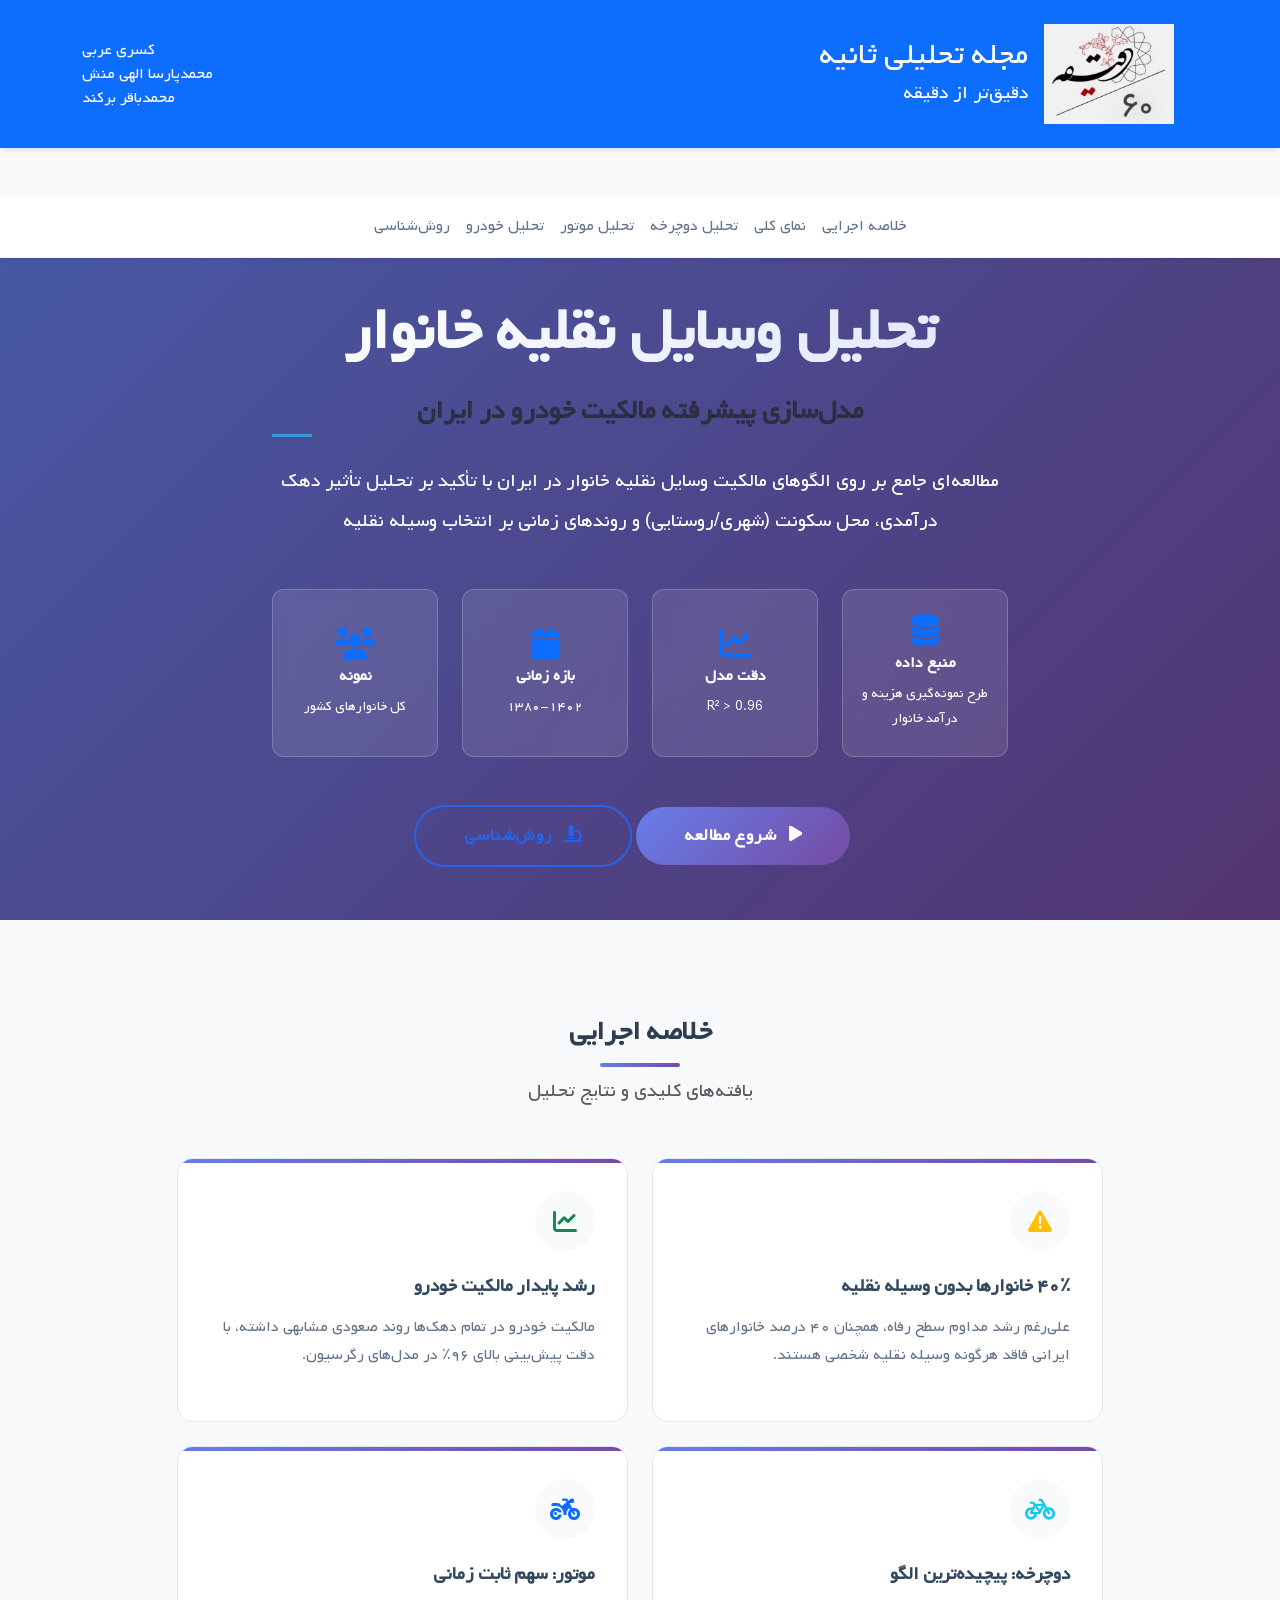
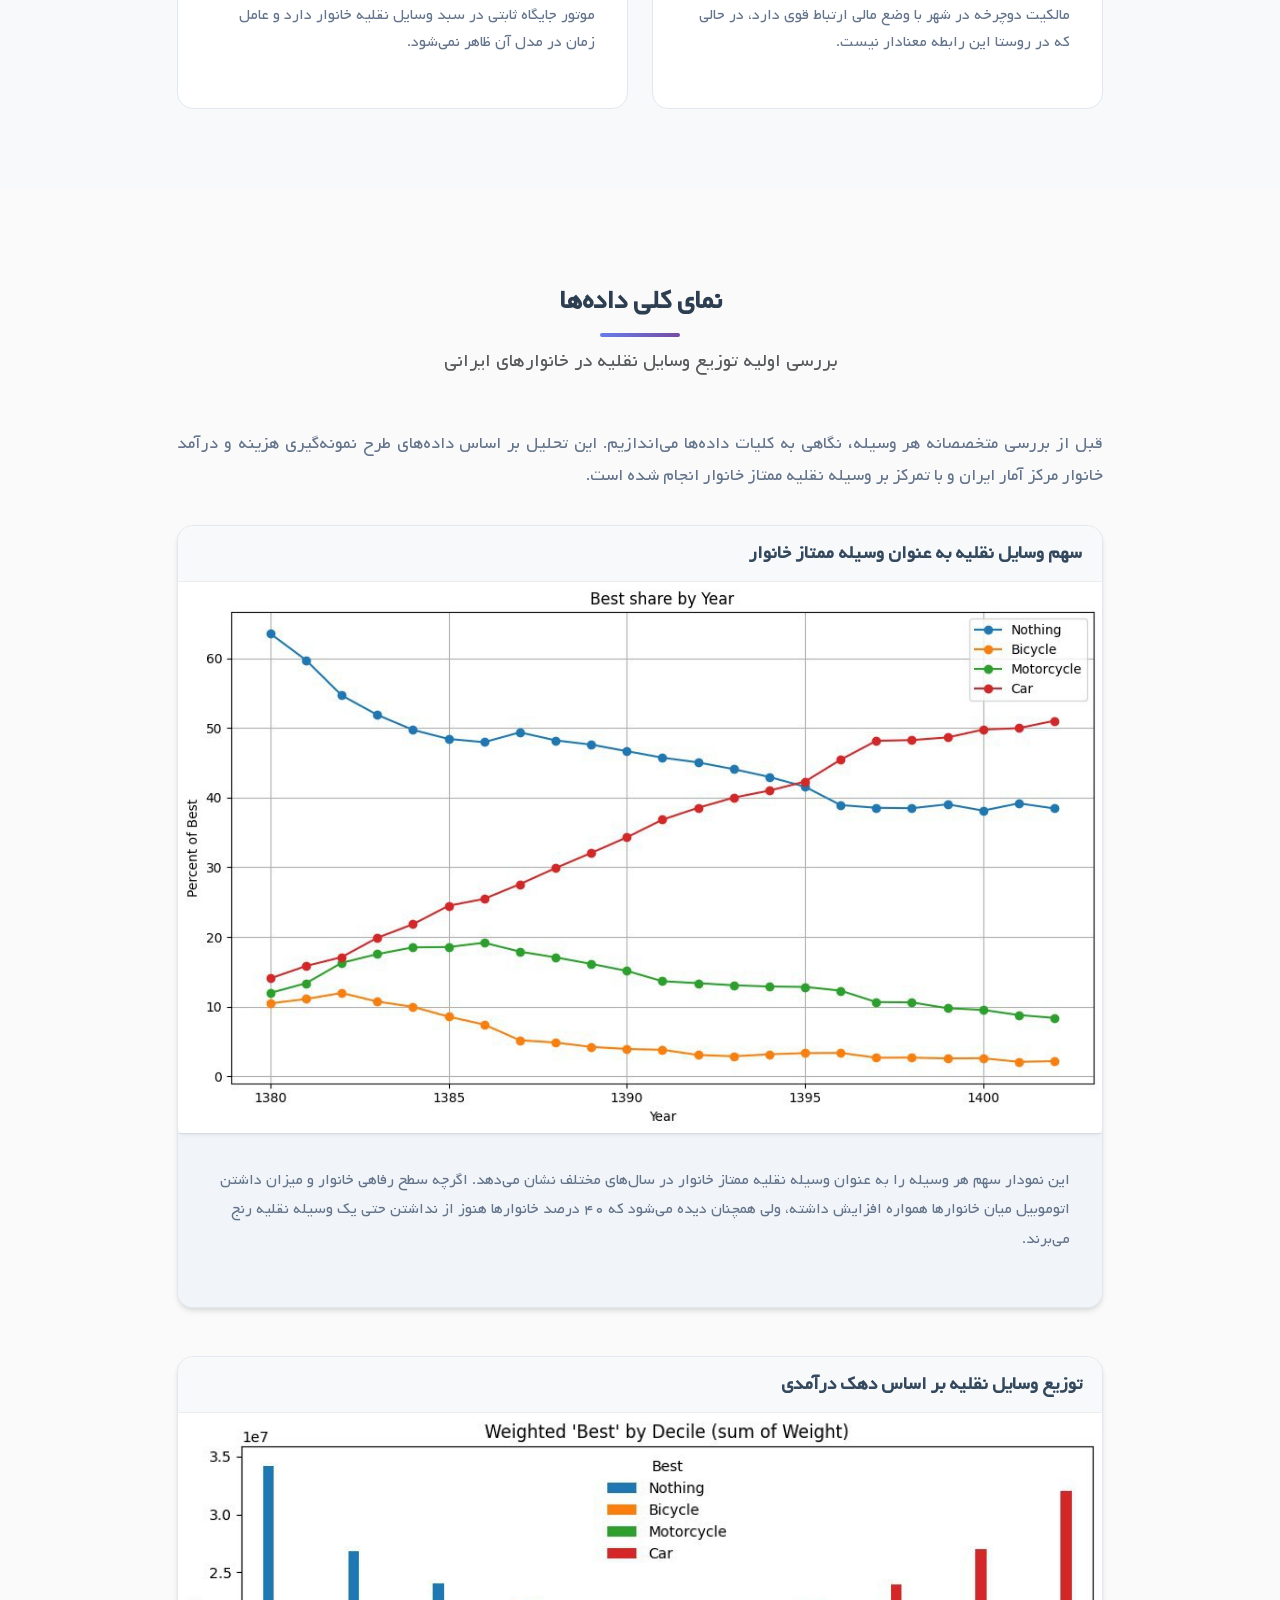
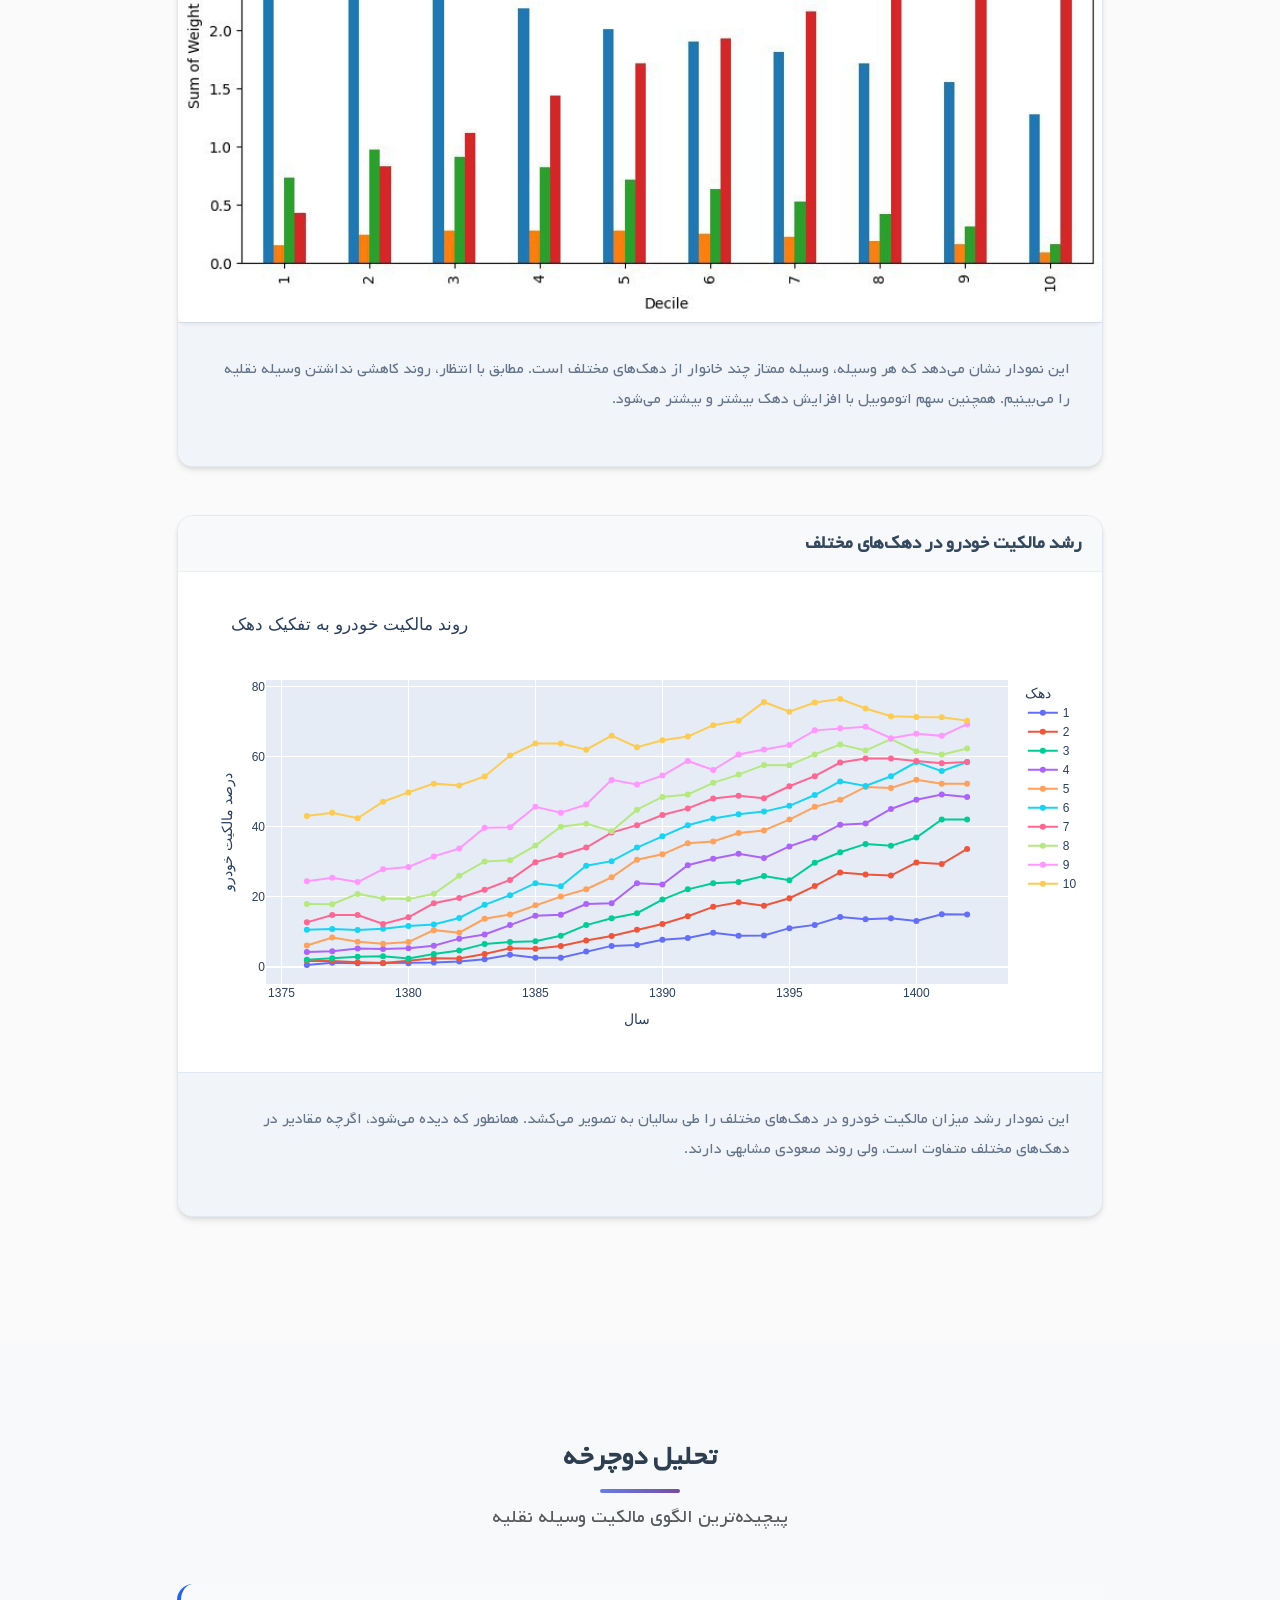
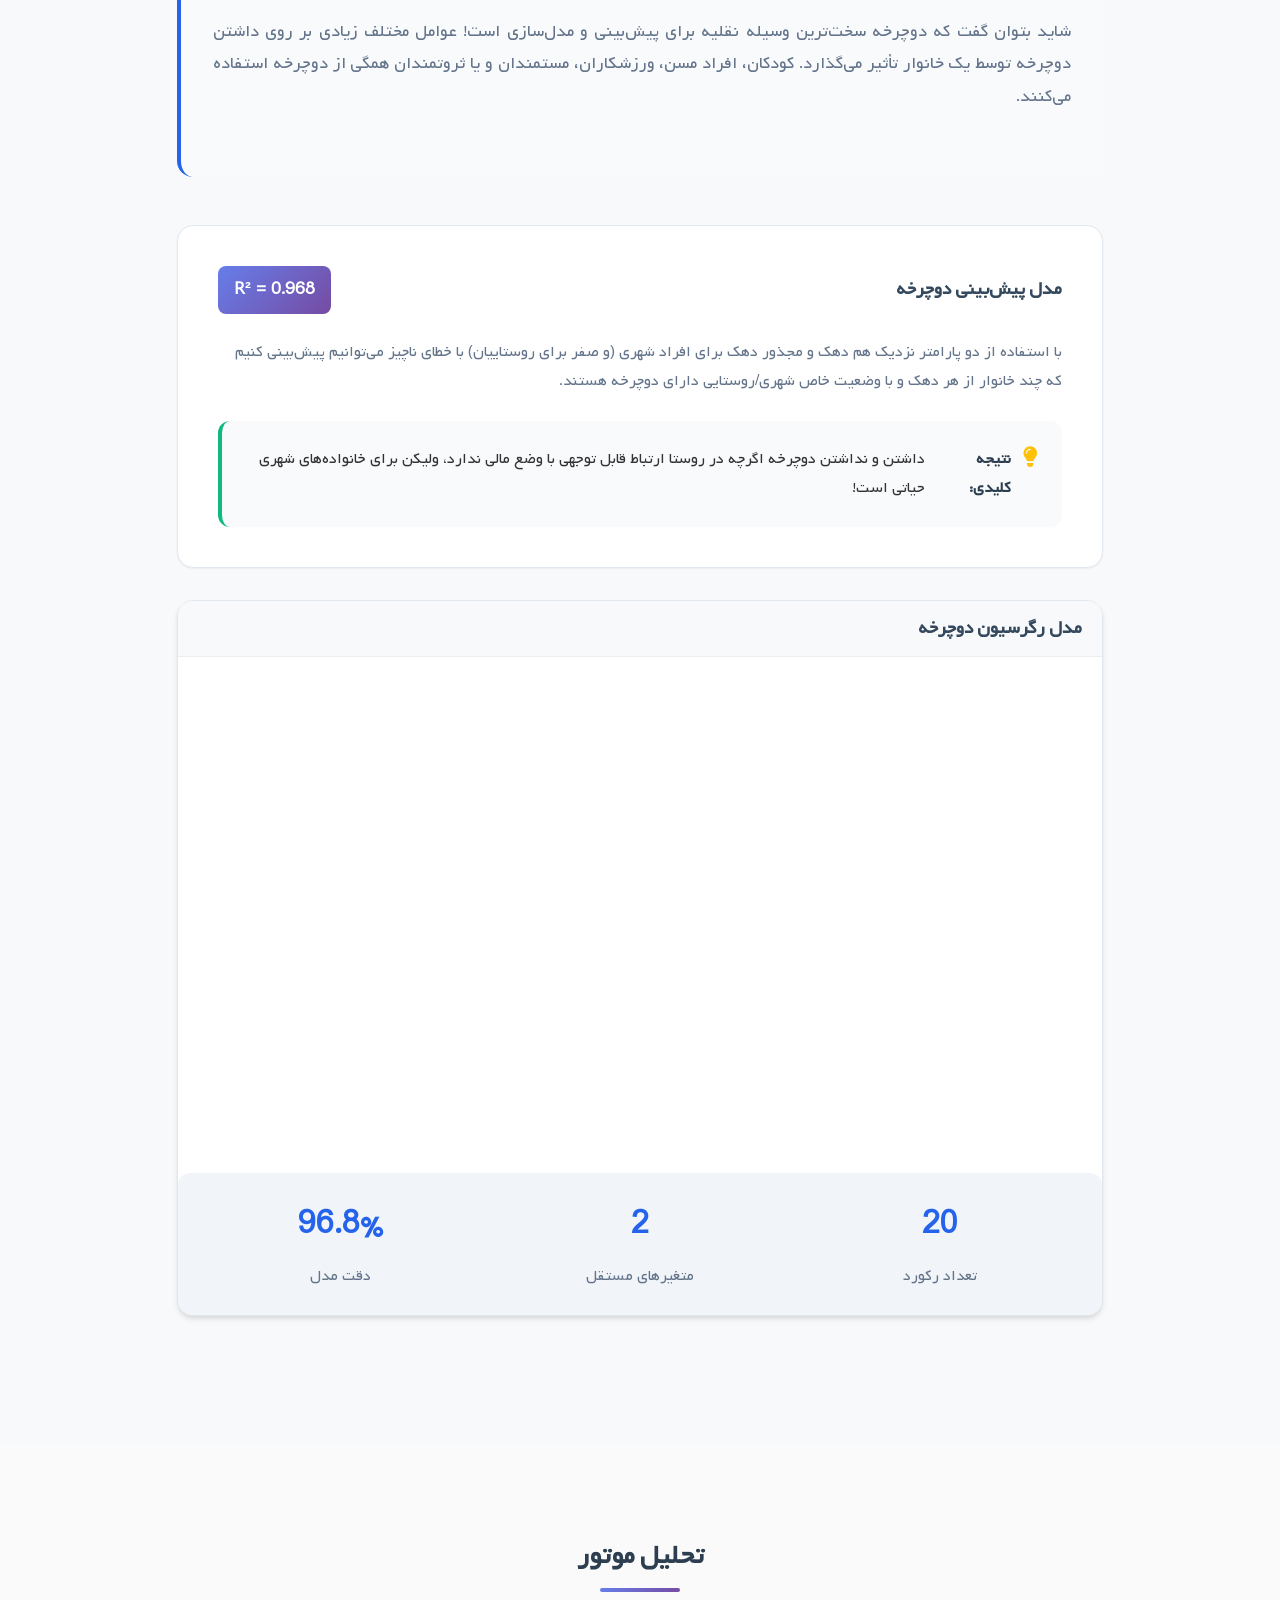
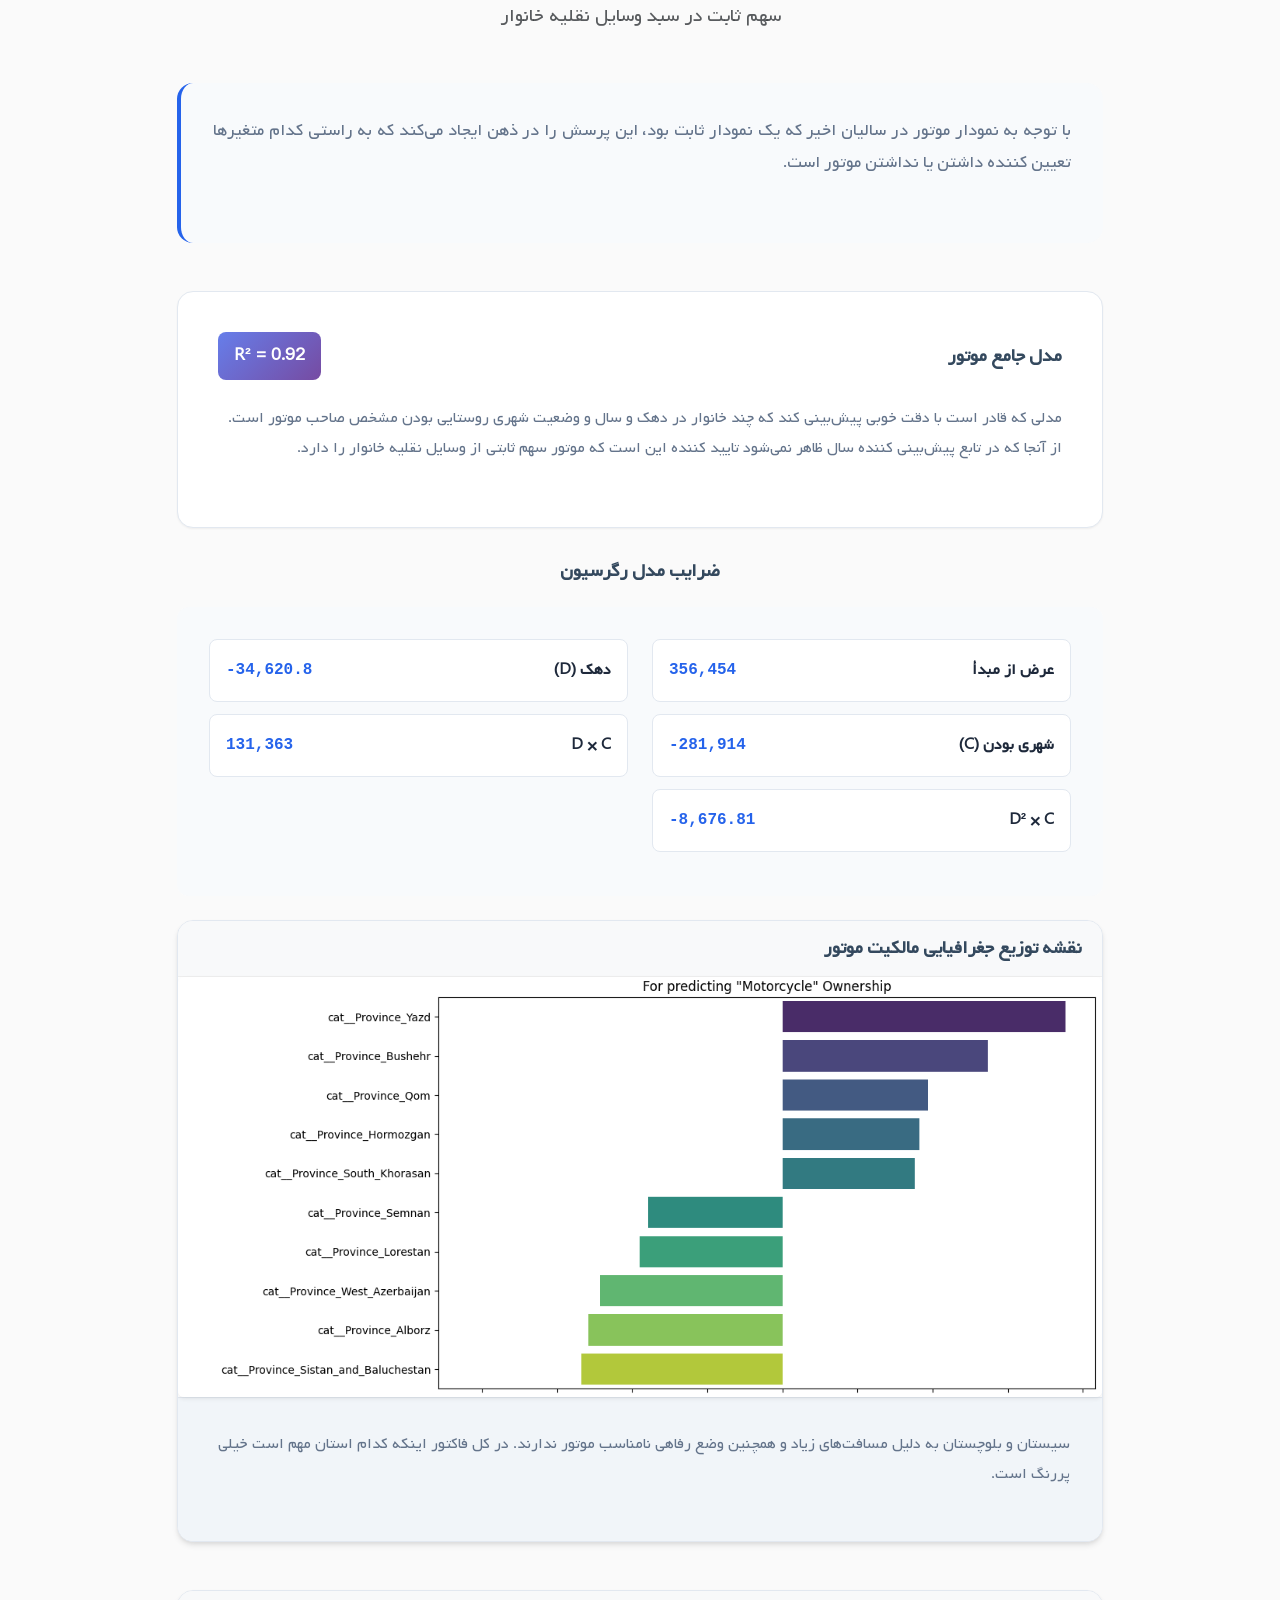
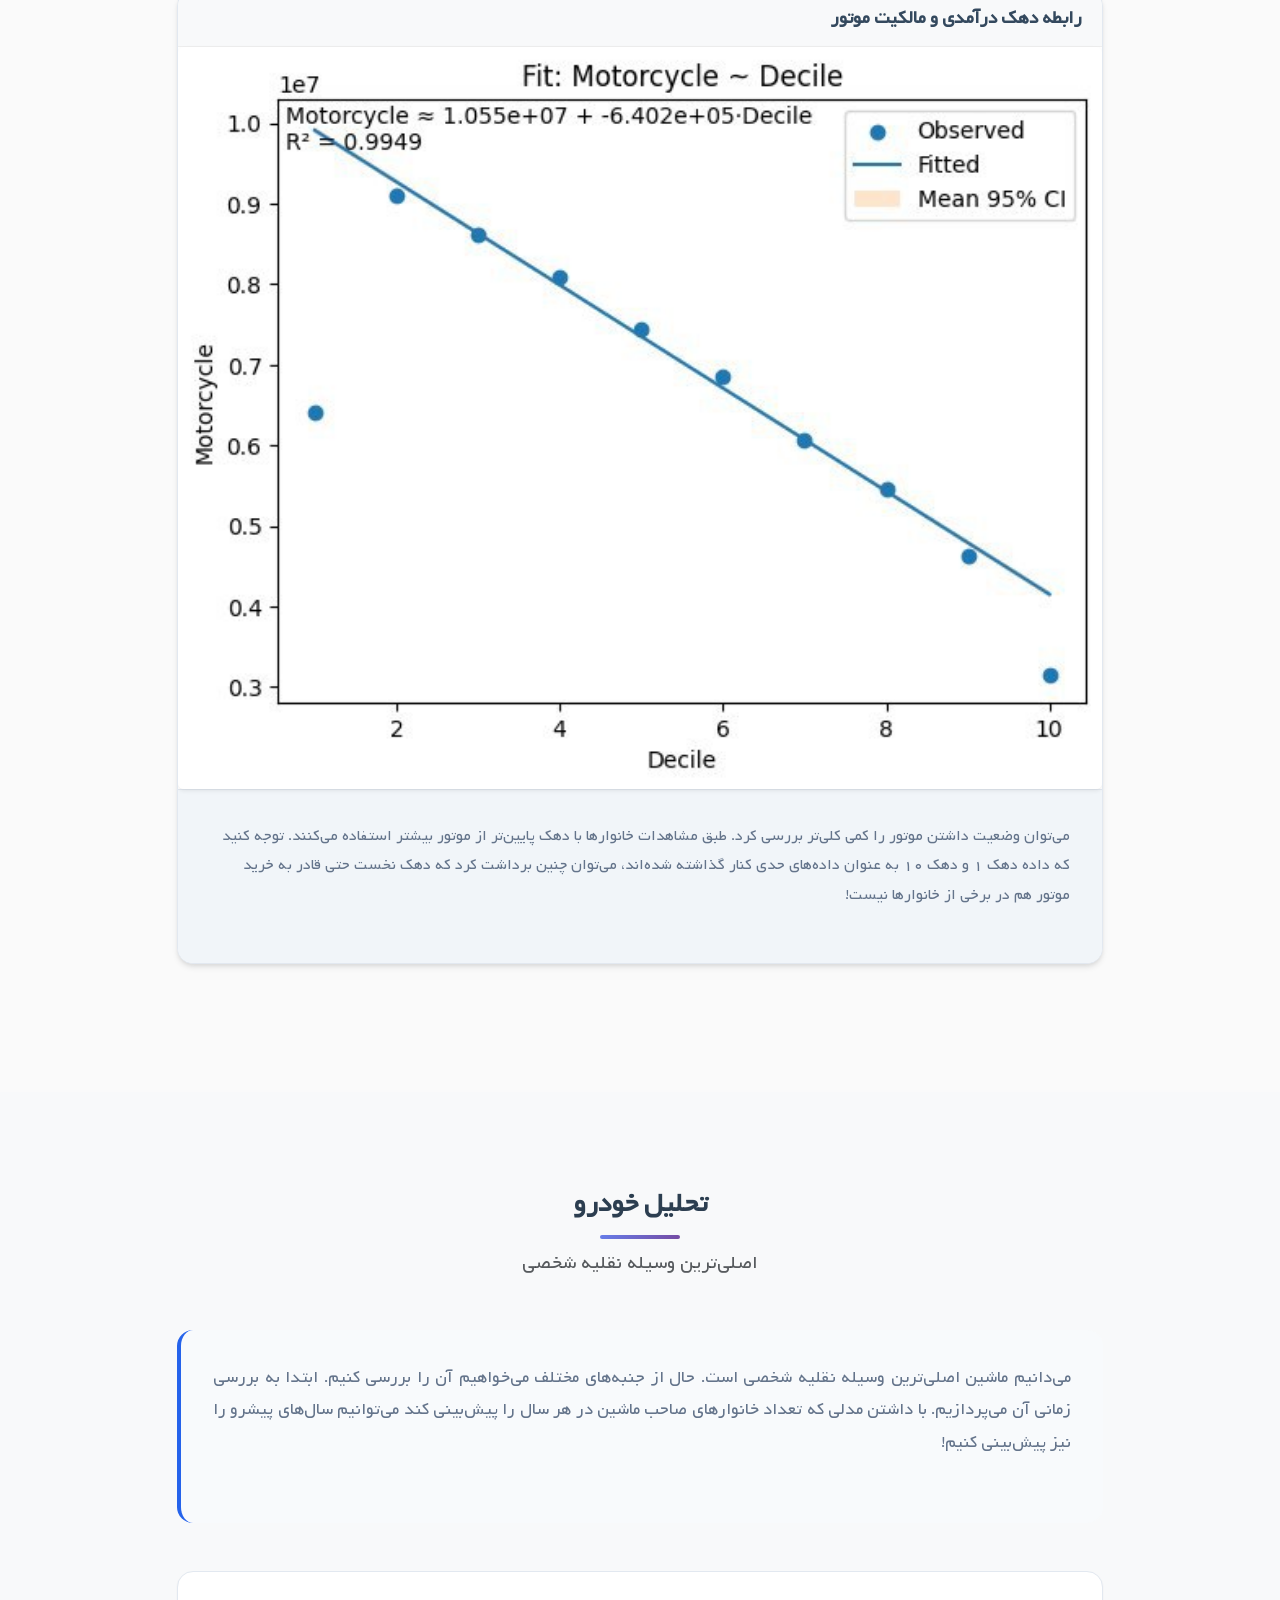
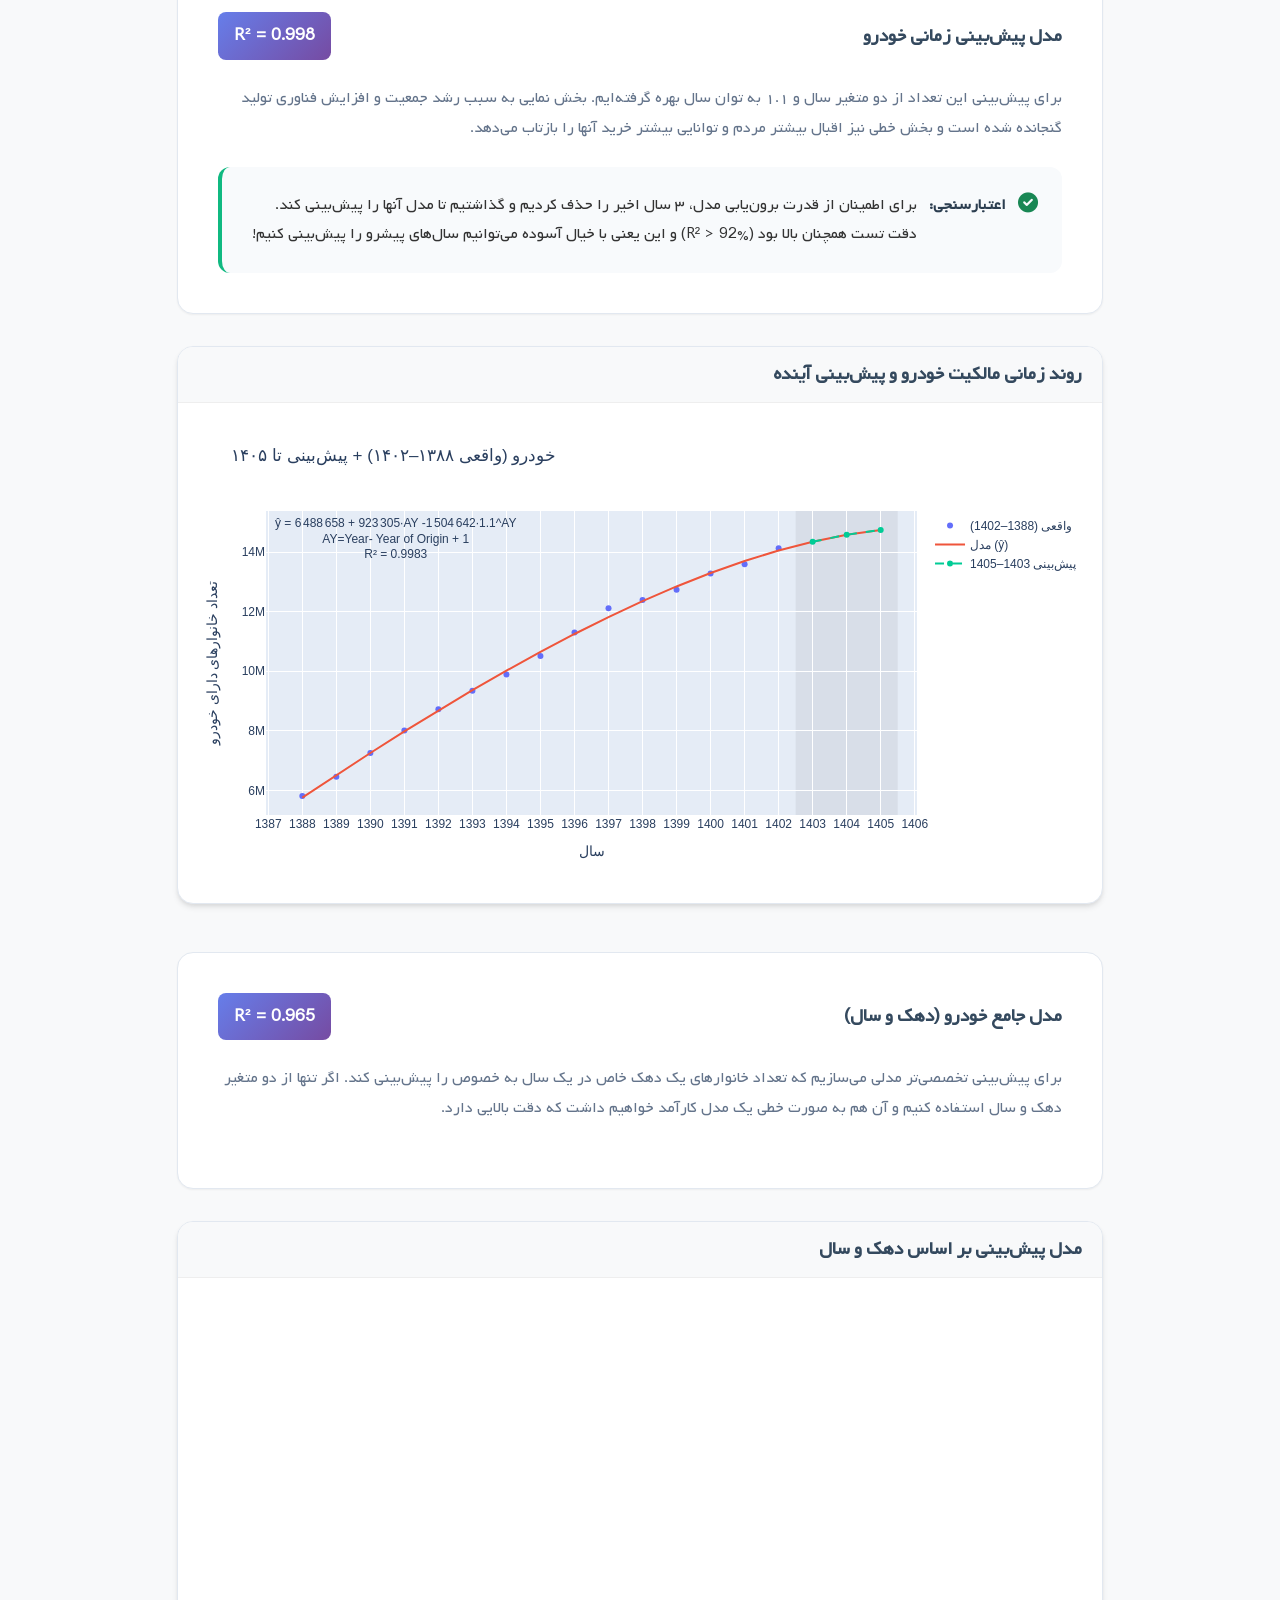
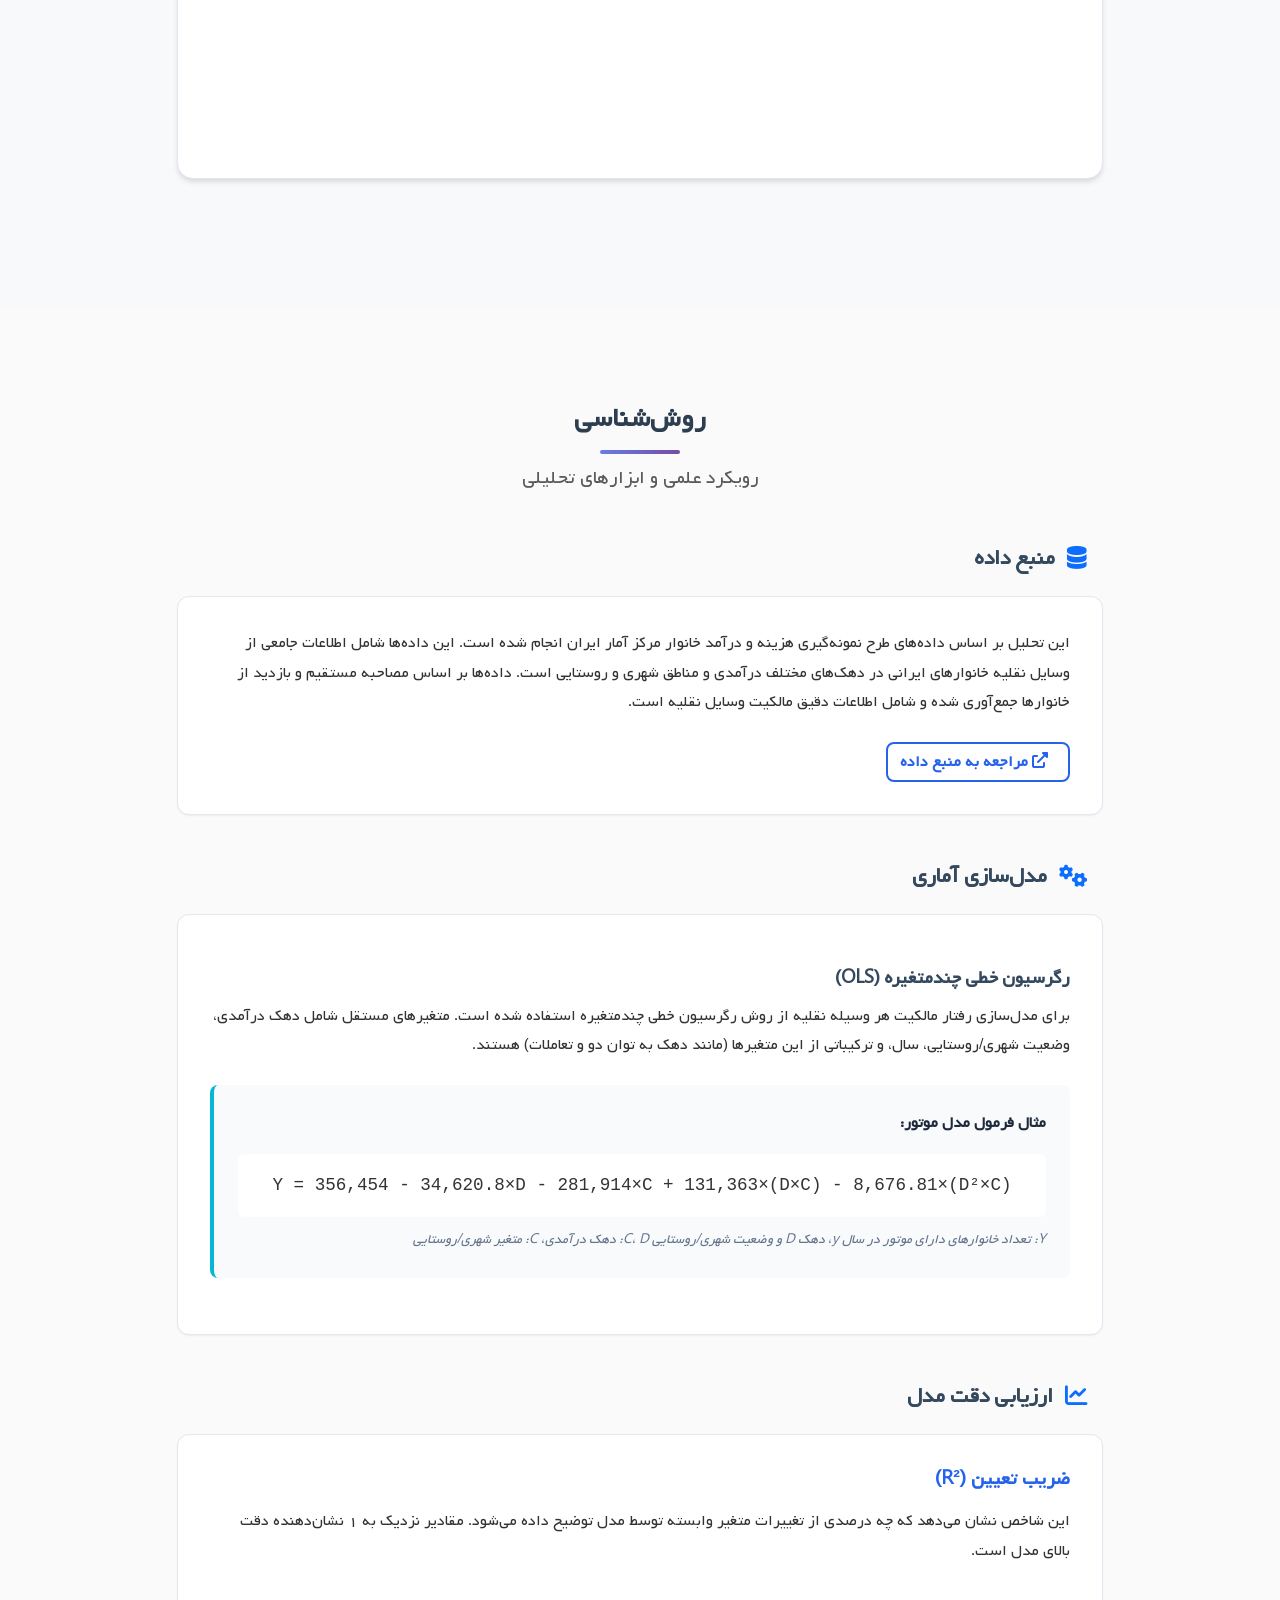
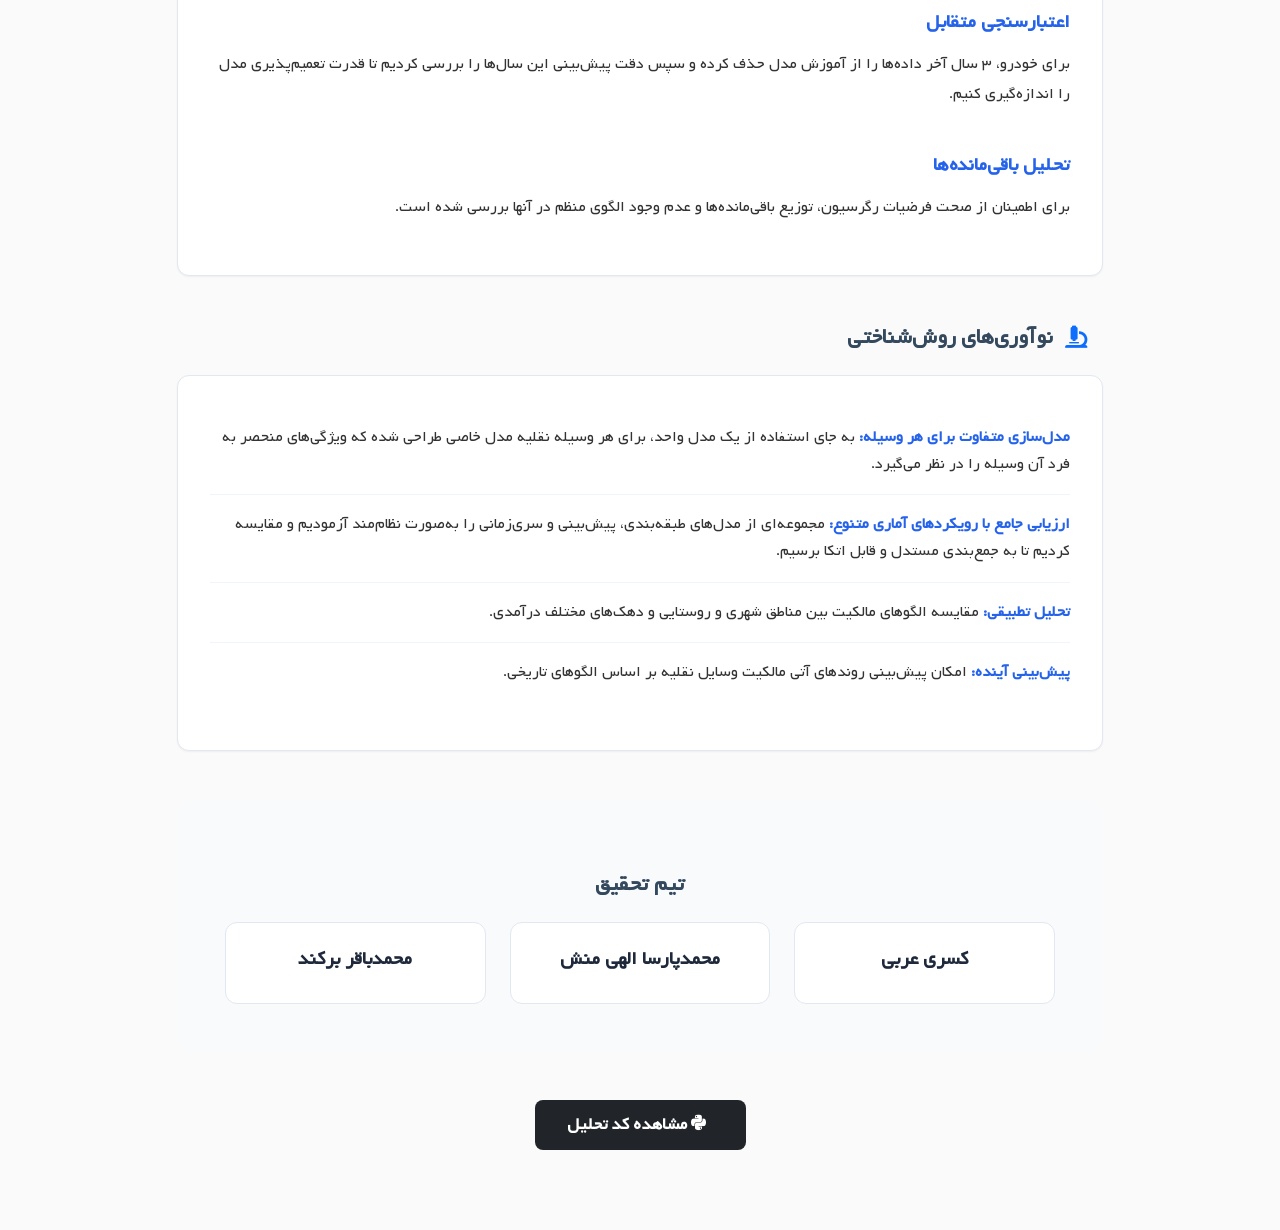
==== commit 022a020c: "Update index.html" ====
--- a/vehicle/index.html
+++ b/vehicle/index.html
@@ -627,7 +627,7 @@
                 </div>
                 <div class="model-description">
                   <p>
-                    با استفاده از دو پارامتر نزدیک هم دهک و مجذور دهک برای افراد شهری (و صفر برای روستاییان) در هر دو مورد 
+                    با استفاده از دو پارامتر نزدیک هم دهک و مجذور دهک برای افراد شهری (و صفر برای روستاییان) 
                     با خطای ناچیز می‌توانیم پیش‌بینی کنیم که چند خانوار از هر دهک و با وضعیت خاص شهری/روستایی 
                     دارای دوچرخه هستند.
                   </p>
@@ -972,9 +972,8 @@
                     ویژگی‌های منحصر به فرد آن وسیله را در نظر می‌گیرد.
                   </li>
                   <li>
-                    <strong>کاربرد انواع مدل‌های آماری:</strong> 
-                    استفاده از مدل‌های طبقه‌بندی، پیش‌بینی و سری زمانی بر روی انواع مختلف دیدگاه‌ها به داده 
-                    برای ارائه تحلیل جامع و چندبعدی.
+                    <strong>ارزیابی جامع با رویکردهای آماری متنوع:</strong>
+                    مجموعه‌ای از مدل‌های طبقه‌بندی، پیش‌بینی و سری‌زمانی را به‌صورت نظام‌مند آزمودیم و مقایسه کردیم تا به جمع‌بندی مستدل و قابل اتکا برسیم.
                   </li>
                   <li>
                     <strong>تحلیل تطبیقی:</strong> 
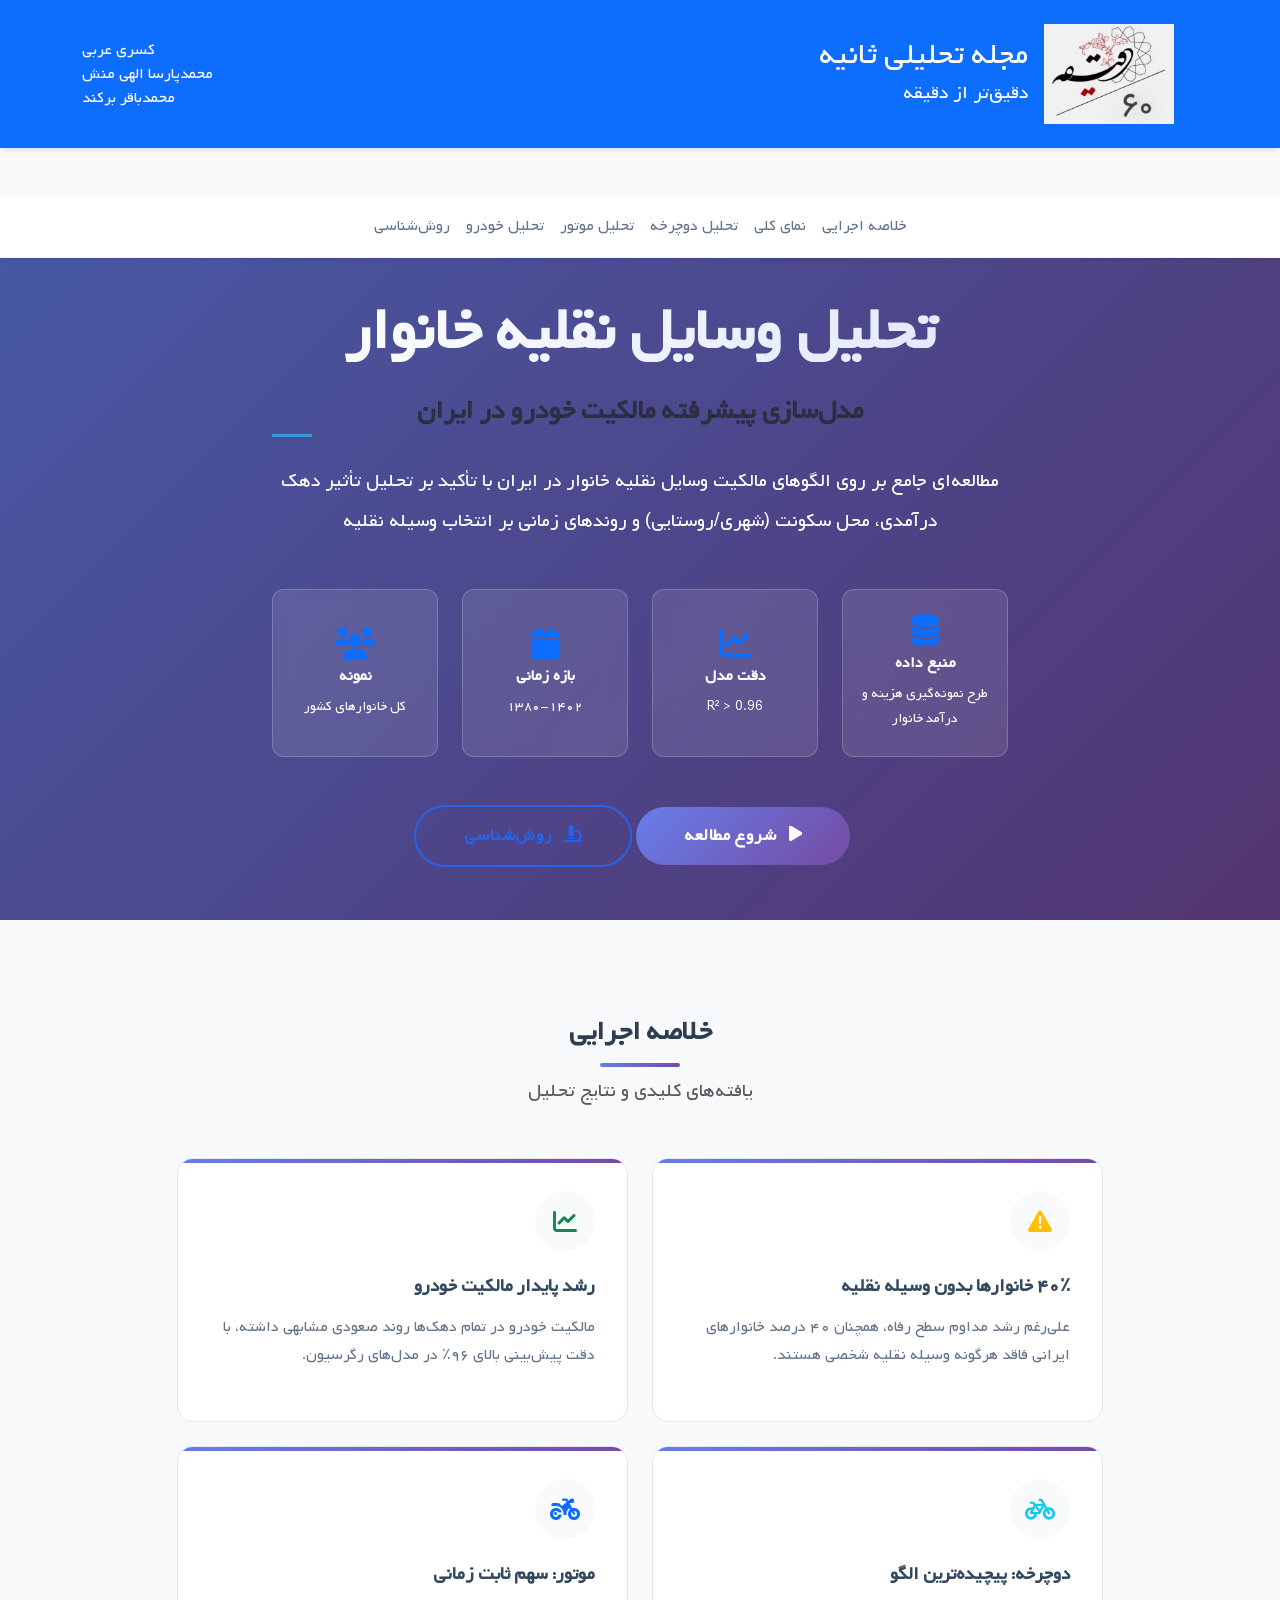
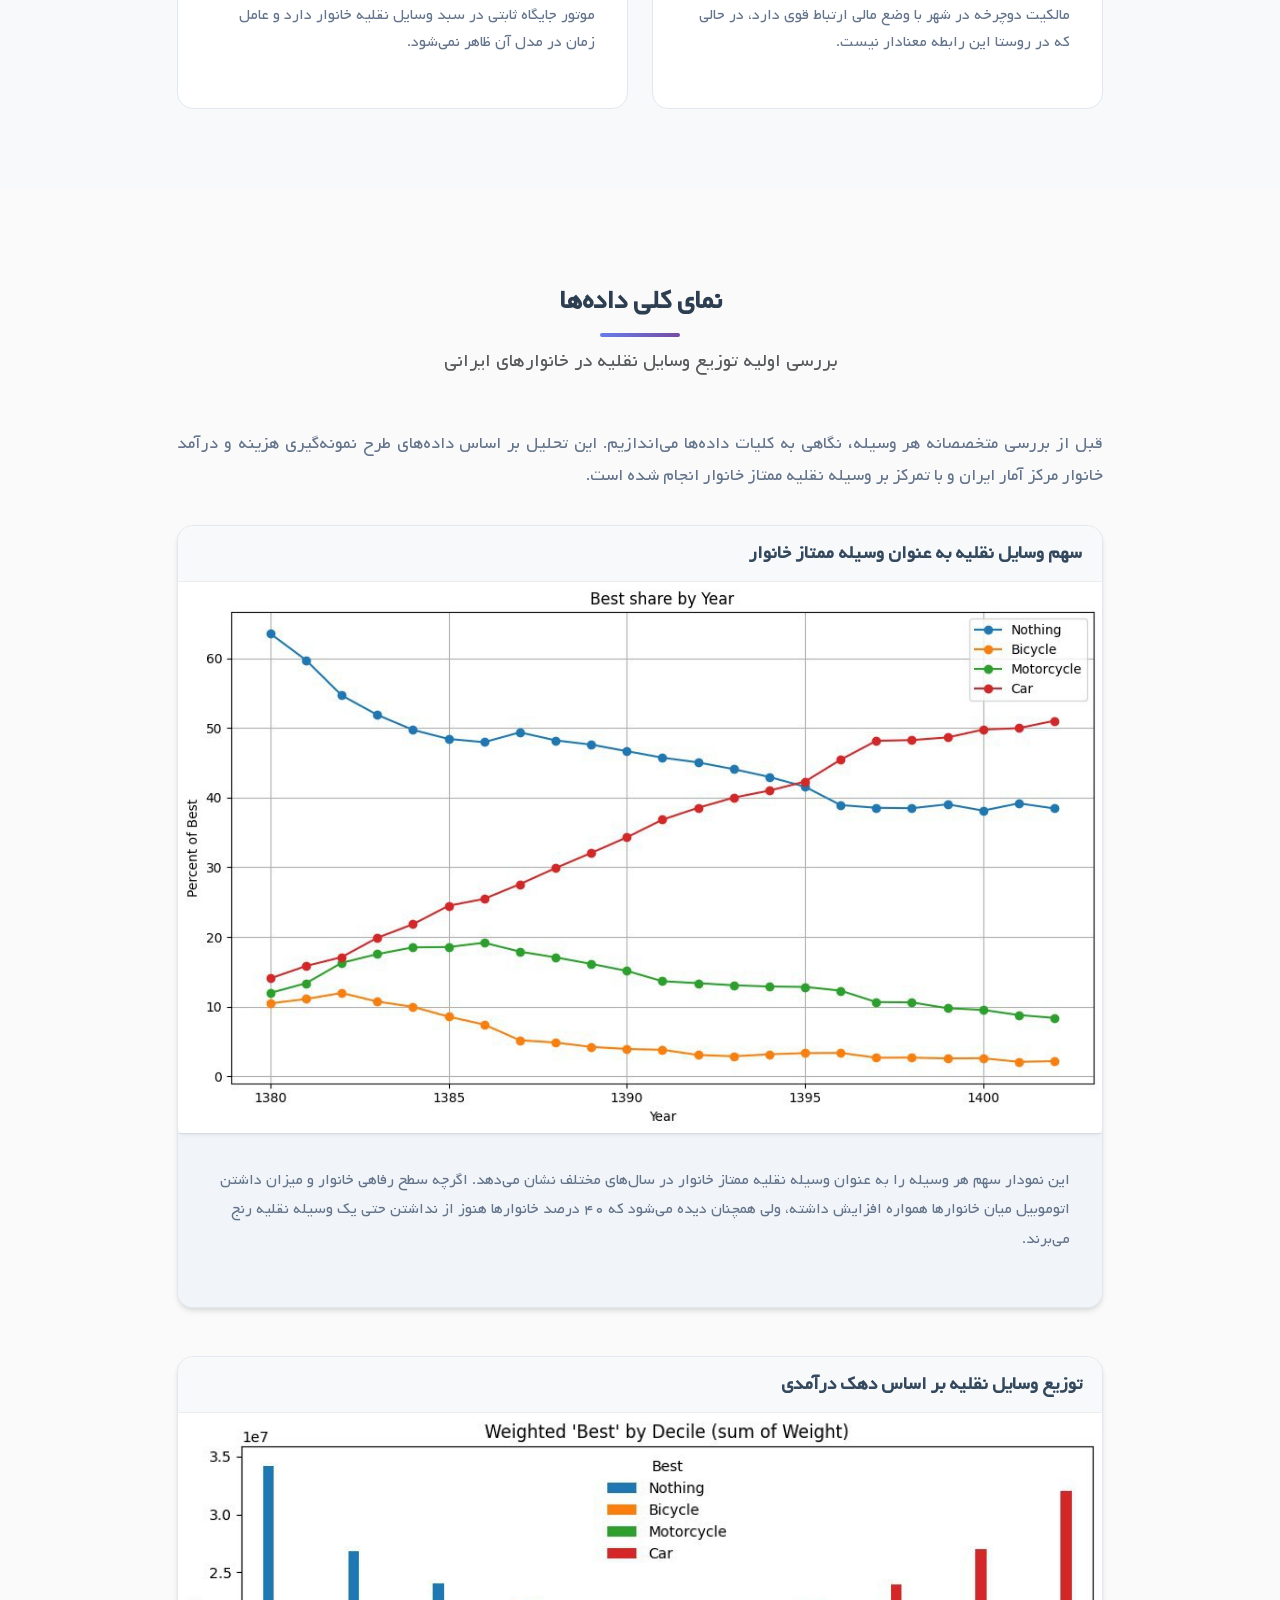
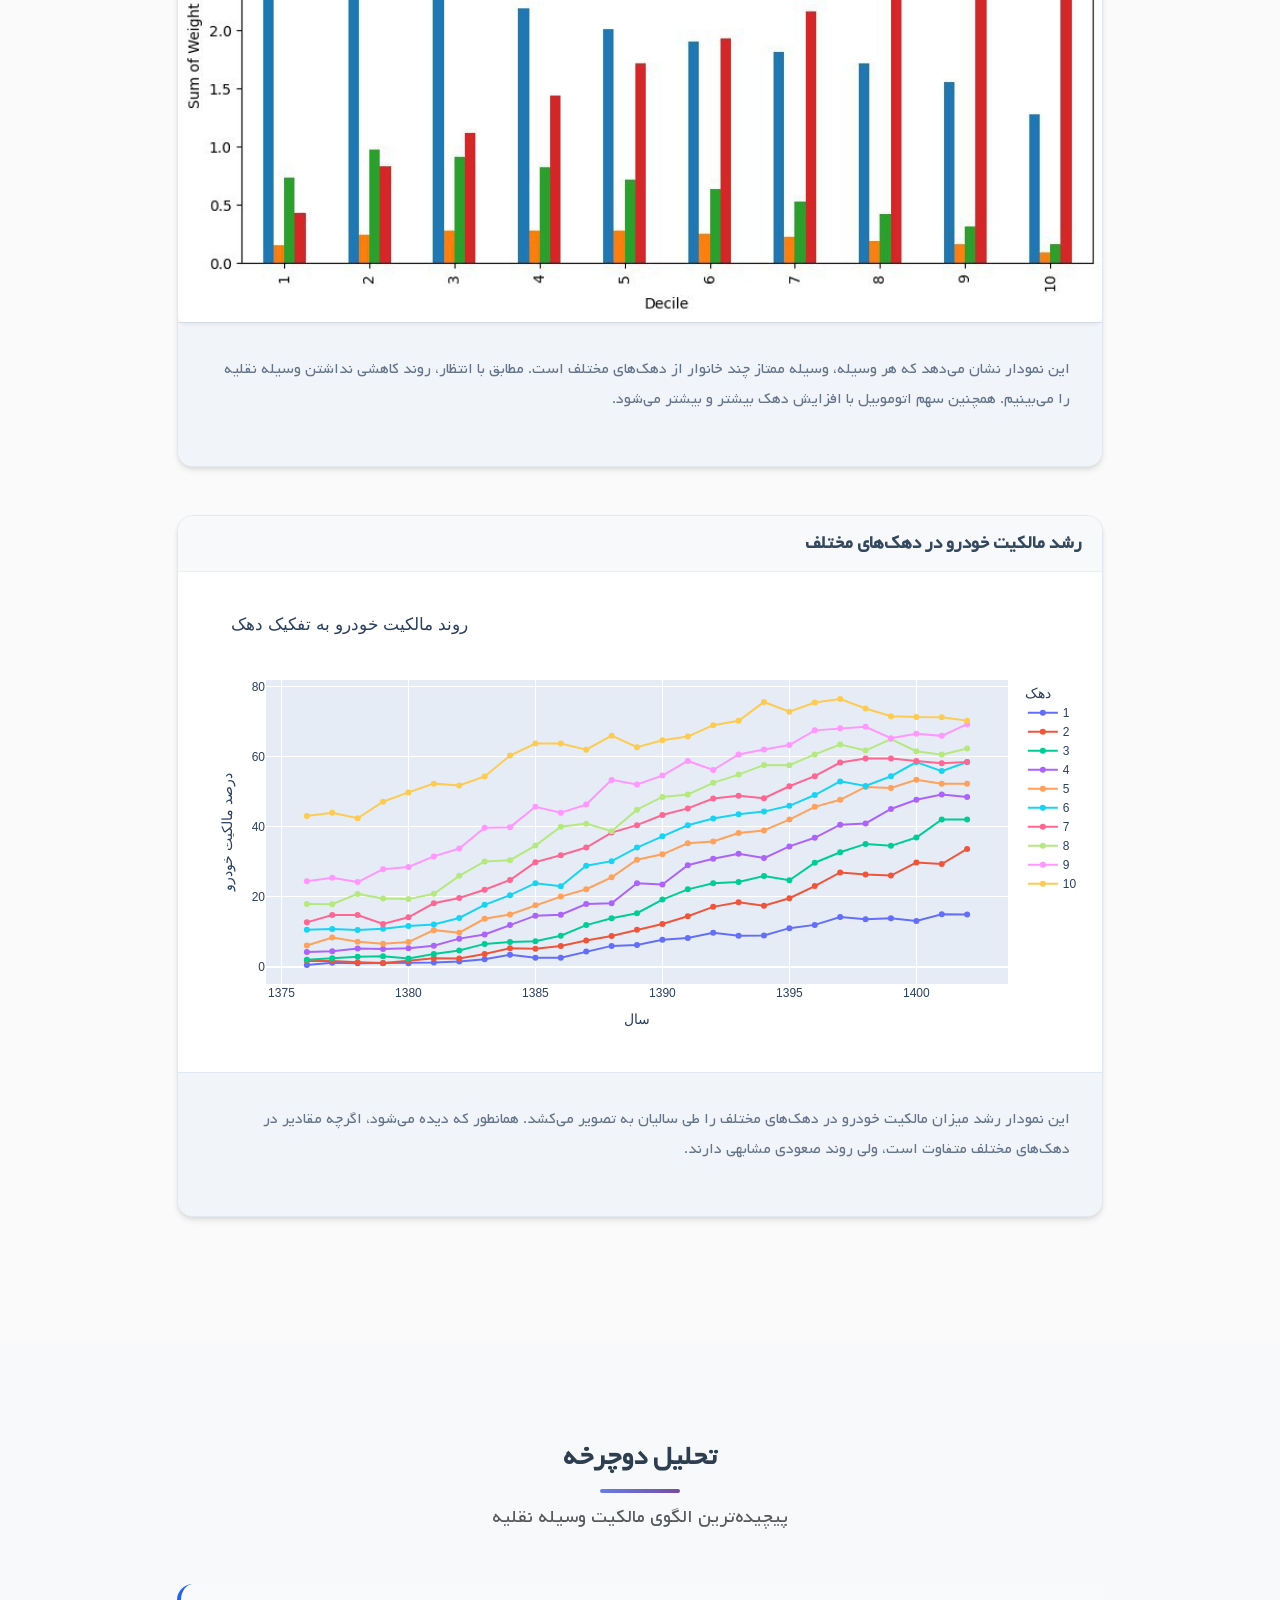
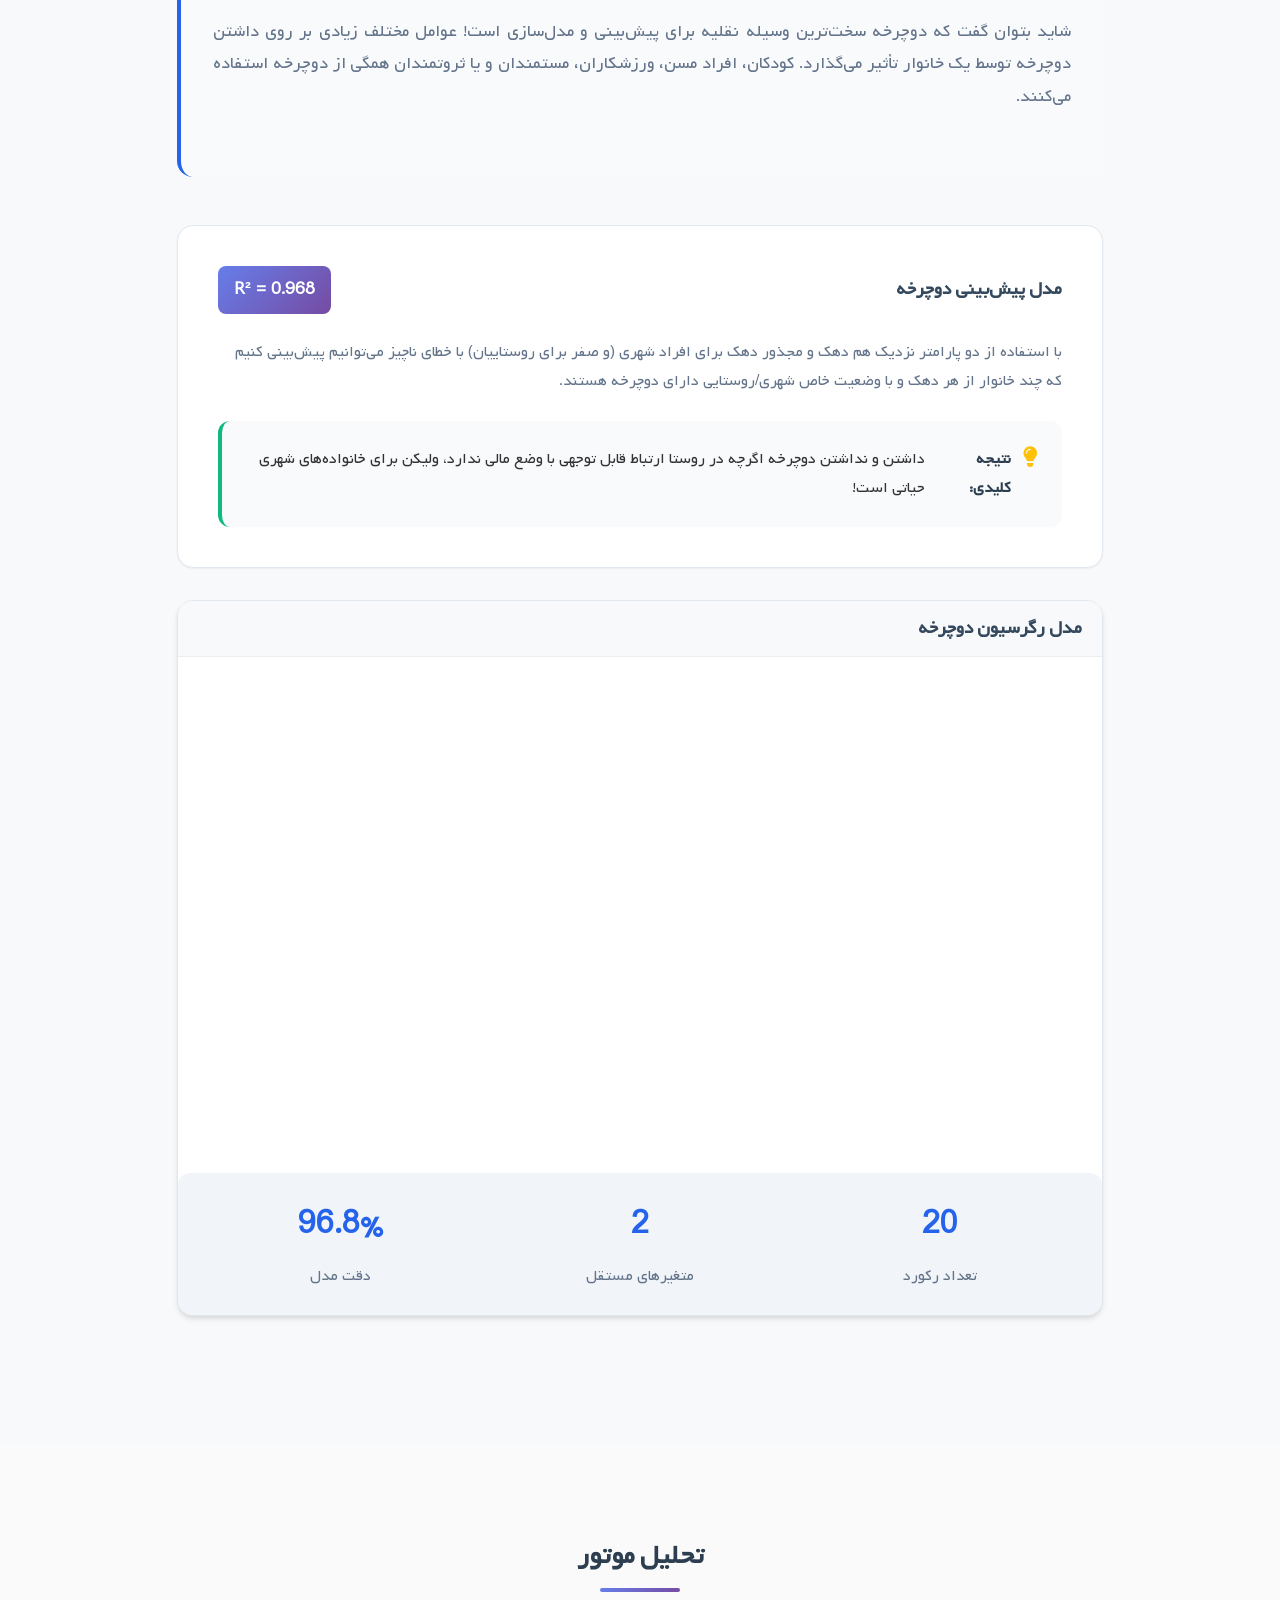
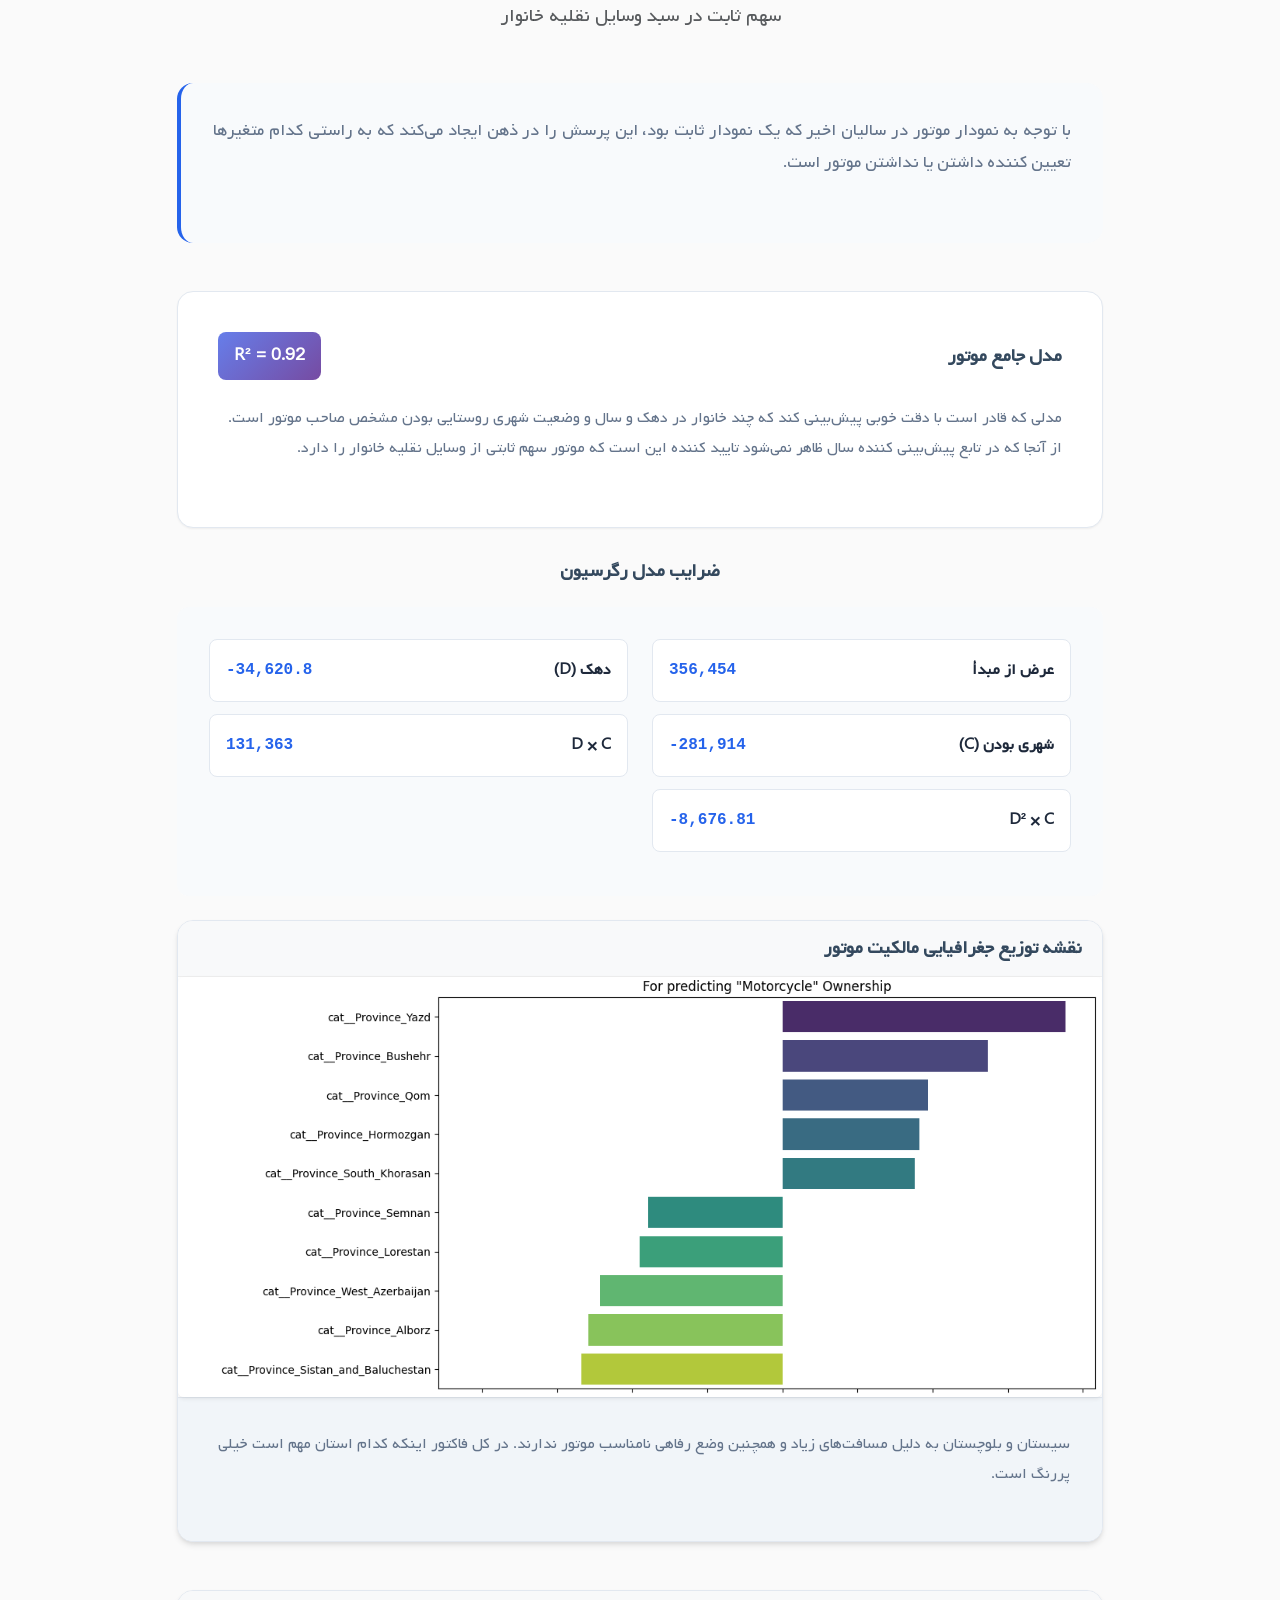
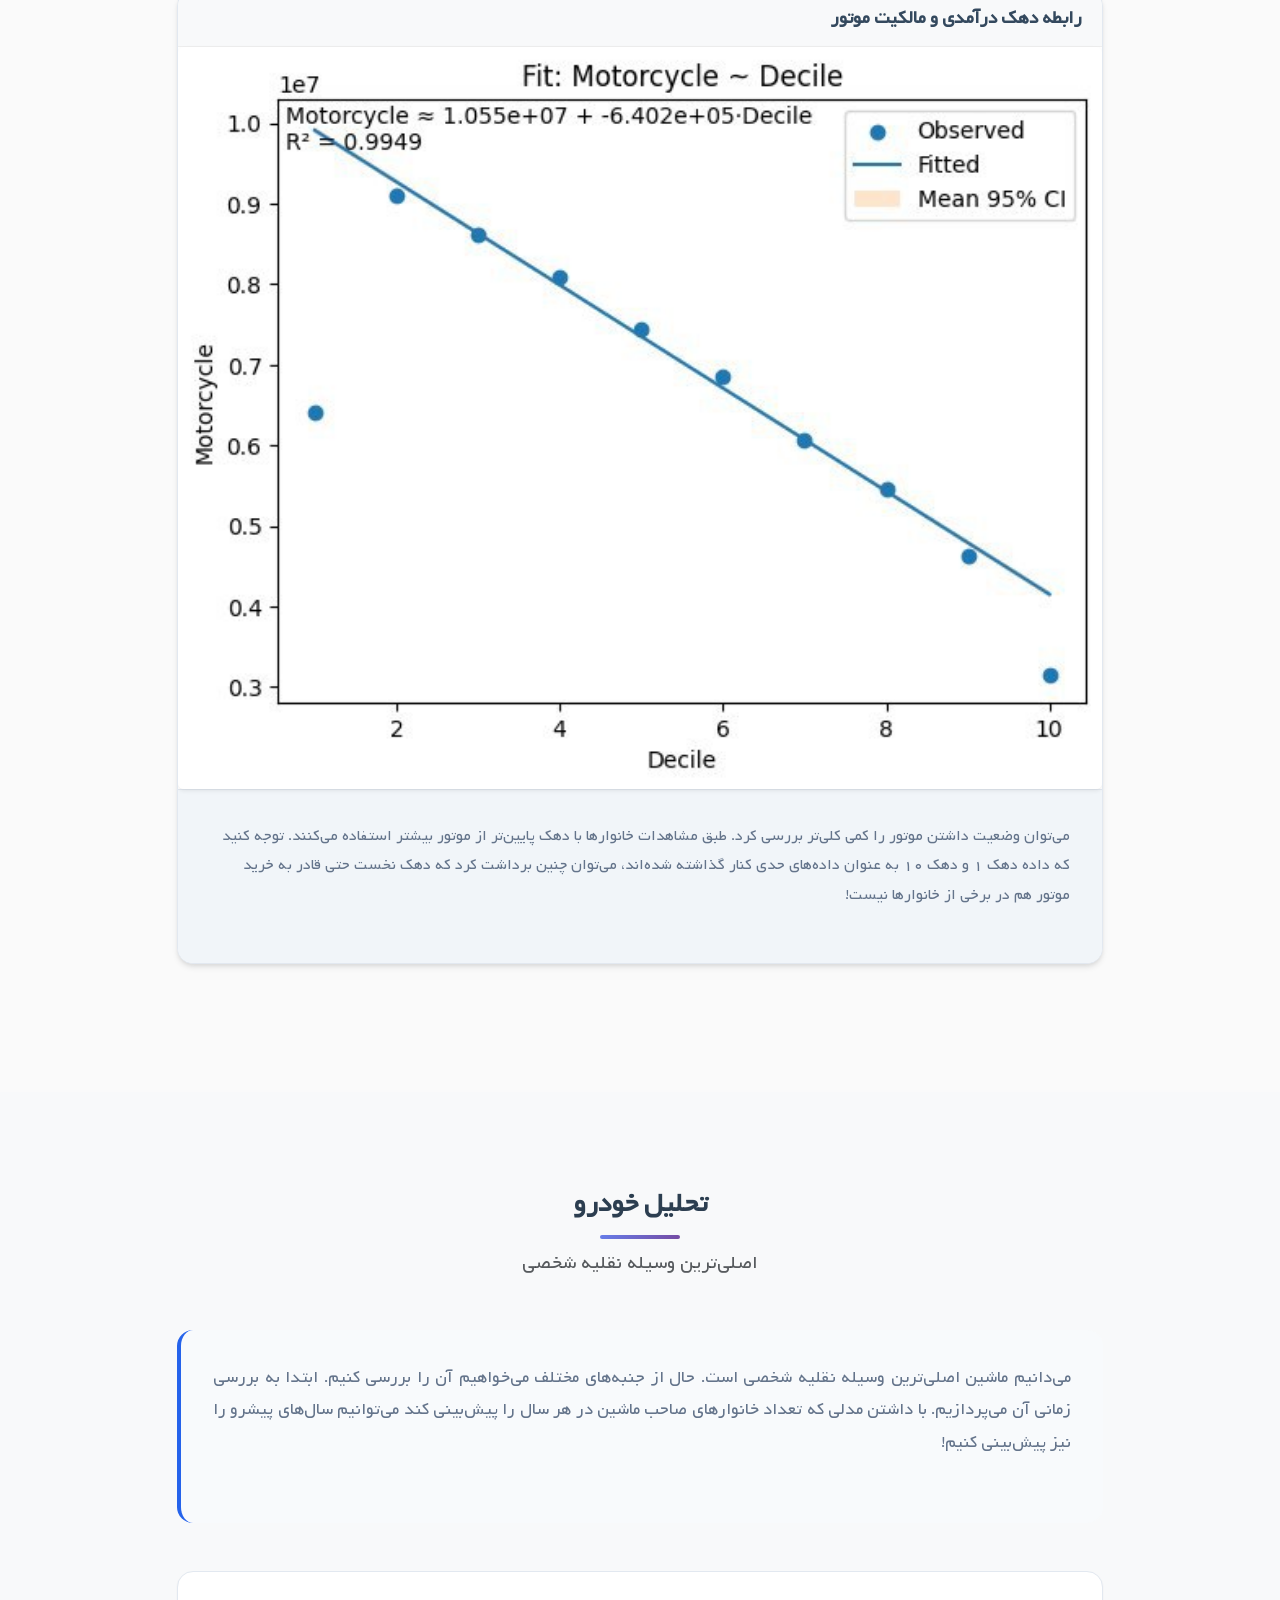
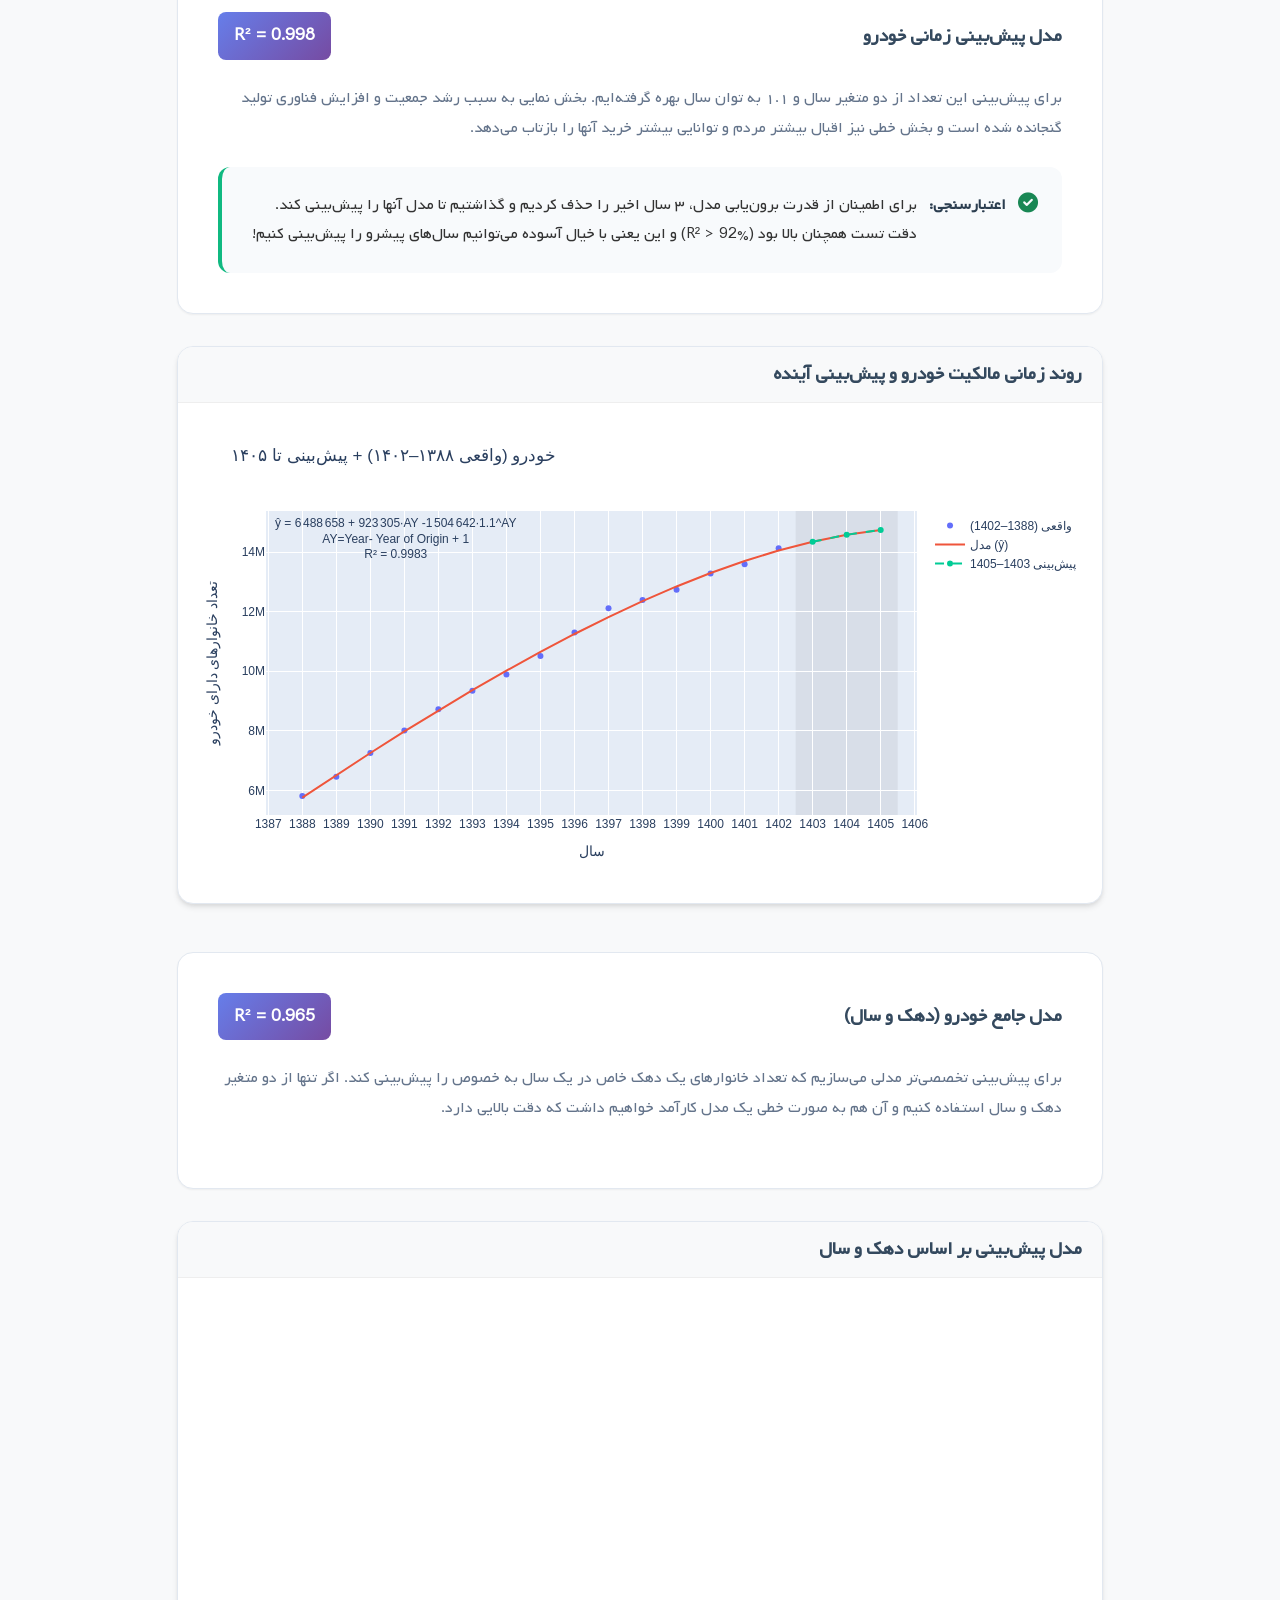
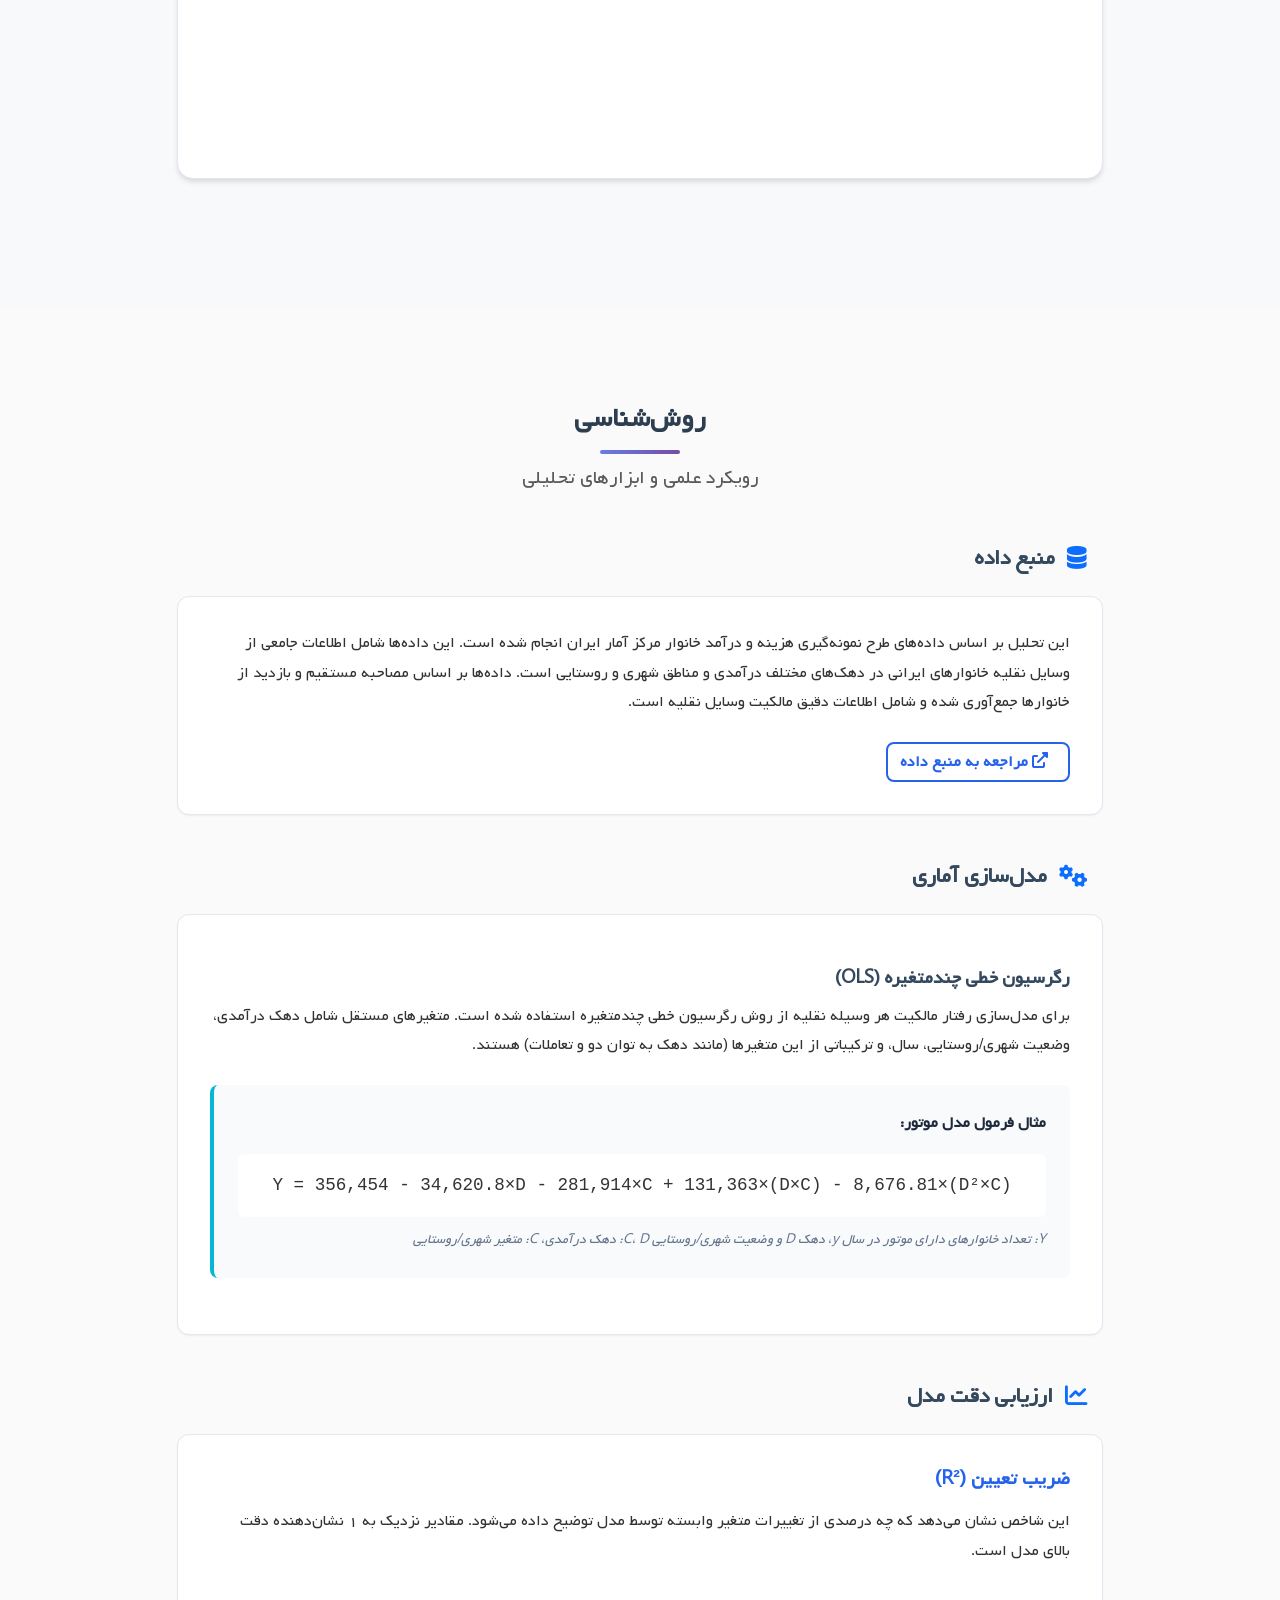
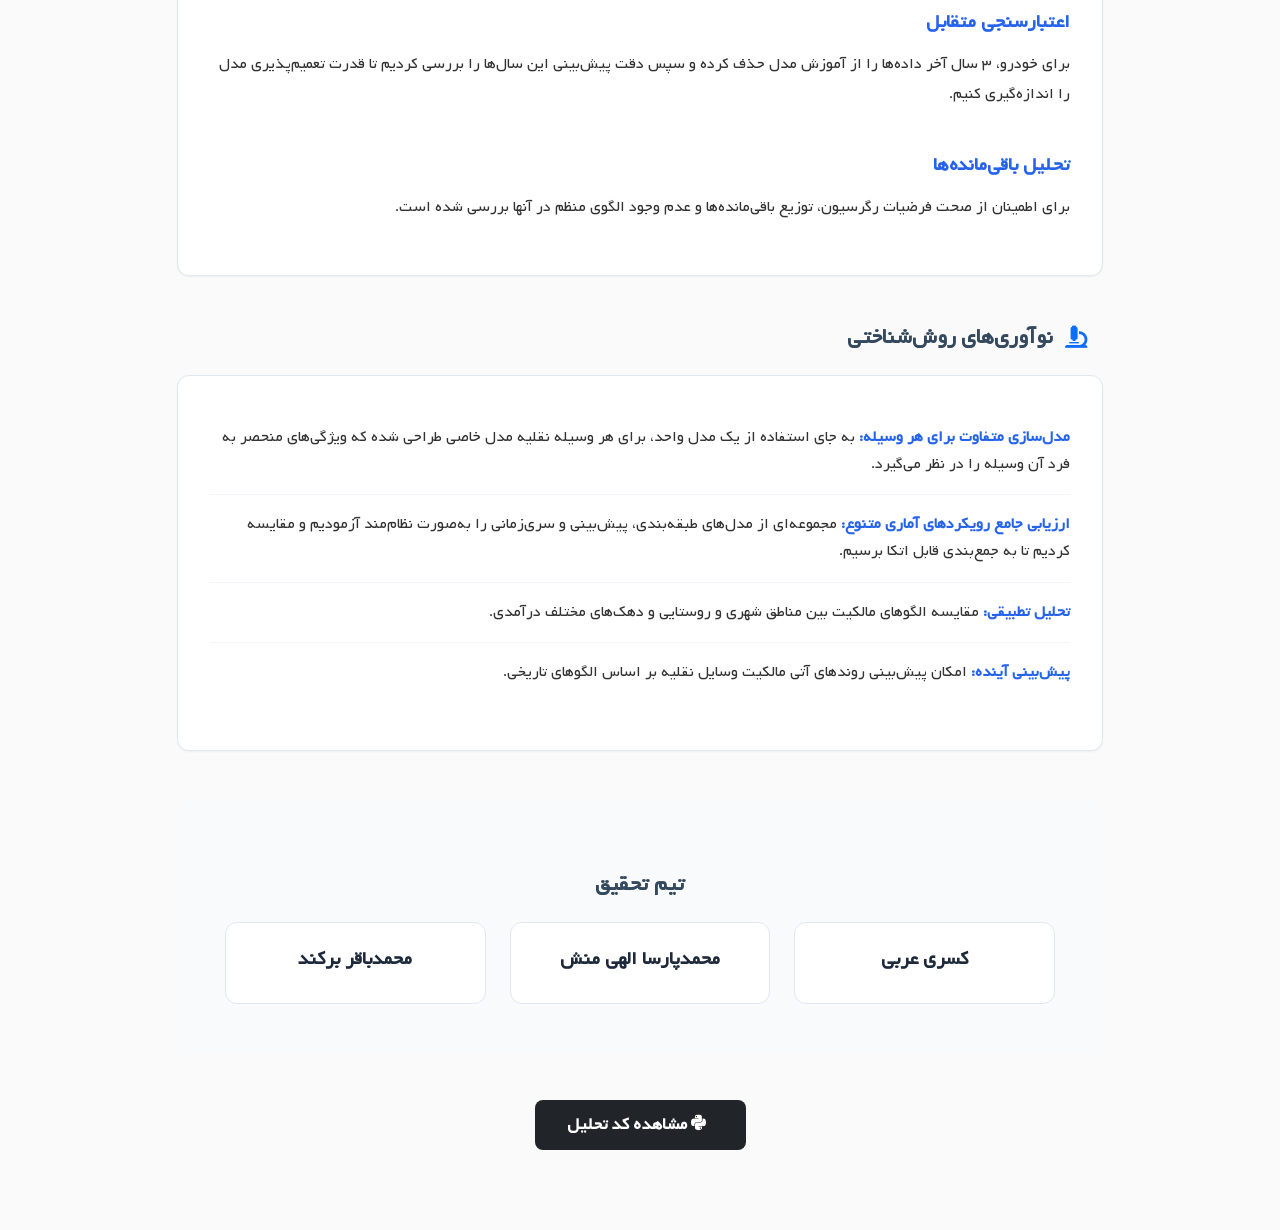
==== commit f086ca02: "Update index.html" ====
--- a/vehicle/index.html
+++ b/vehicle/index.html
@@ -972,8 +972,8 @@
                     ویژگی‌های منحصر به فرد آن وسیله را در نظر می‌گیرد.
                   </li>
                   <li>
-                    <strong>ارزیابی جامع با رویکردهای آماری متنوع:</strong>
-                    مجموعه‌ای از مدل‌های طبقه‌بندی، پیش‌بینی و سری‌زمانی را به‌صورت نظام‌مند آزمودیم و مقایسه کردیم تا به جمع‌بندی مستدل و قابل اتکا برسیم.
+                    <strong>ارزیابی جامع رویکردهای آماری متنوع:</strong>
+                    مجموعه‌ای از مدل‌های طبقه‌بندی، پیش‌بینی و سری‌زمانی را به‌صورت نظام‌مند آزمودیم و مقایسه کردیم تا به جمع‌بندی قابل اتکا برسیم.
                   </li>
                   <li>
                     <strong>تحلیل تطبیقی:</strong> 
